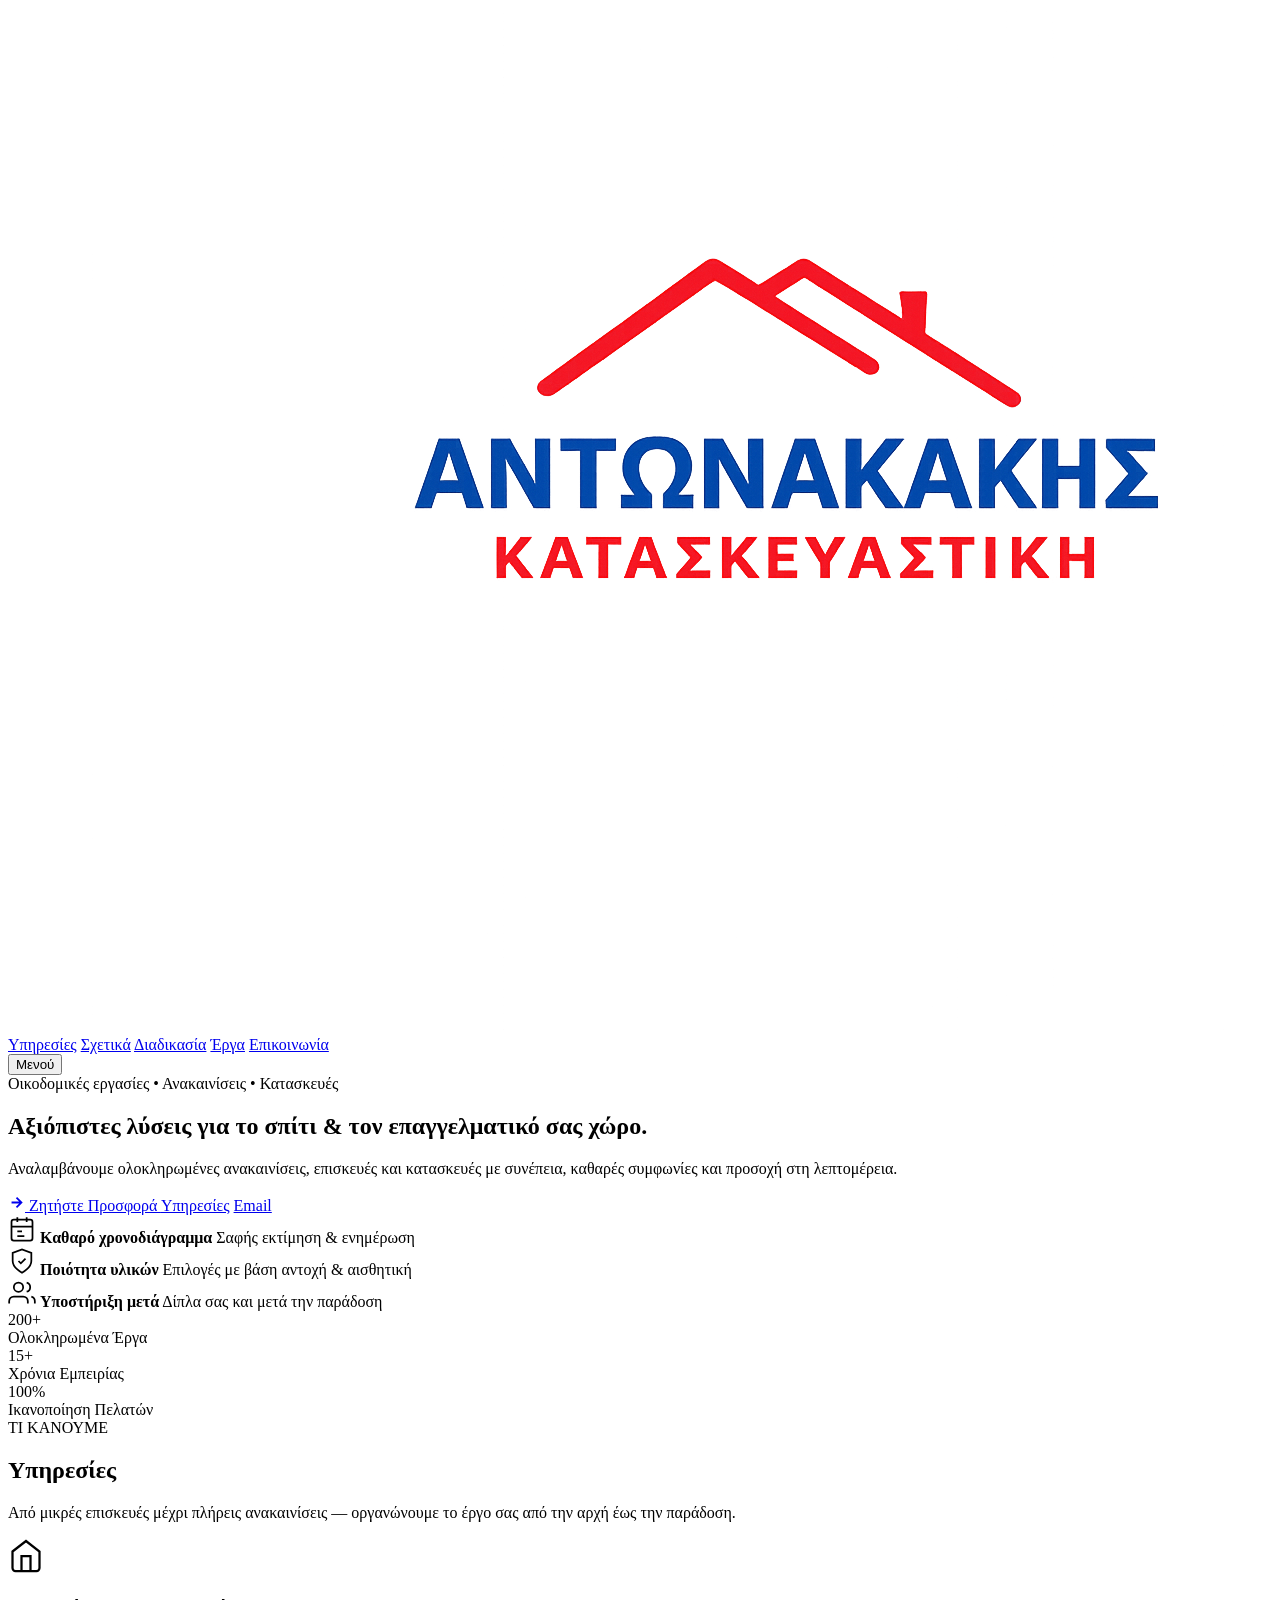
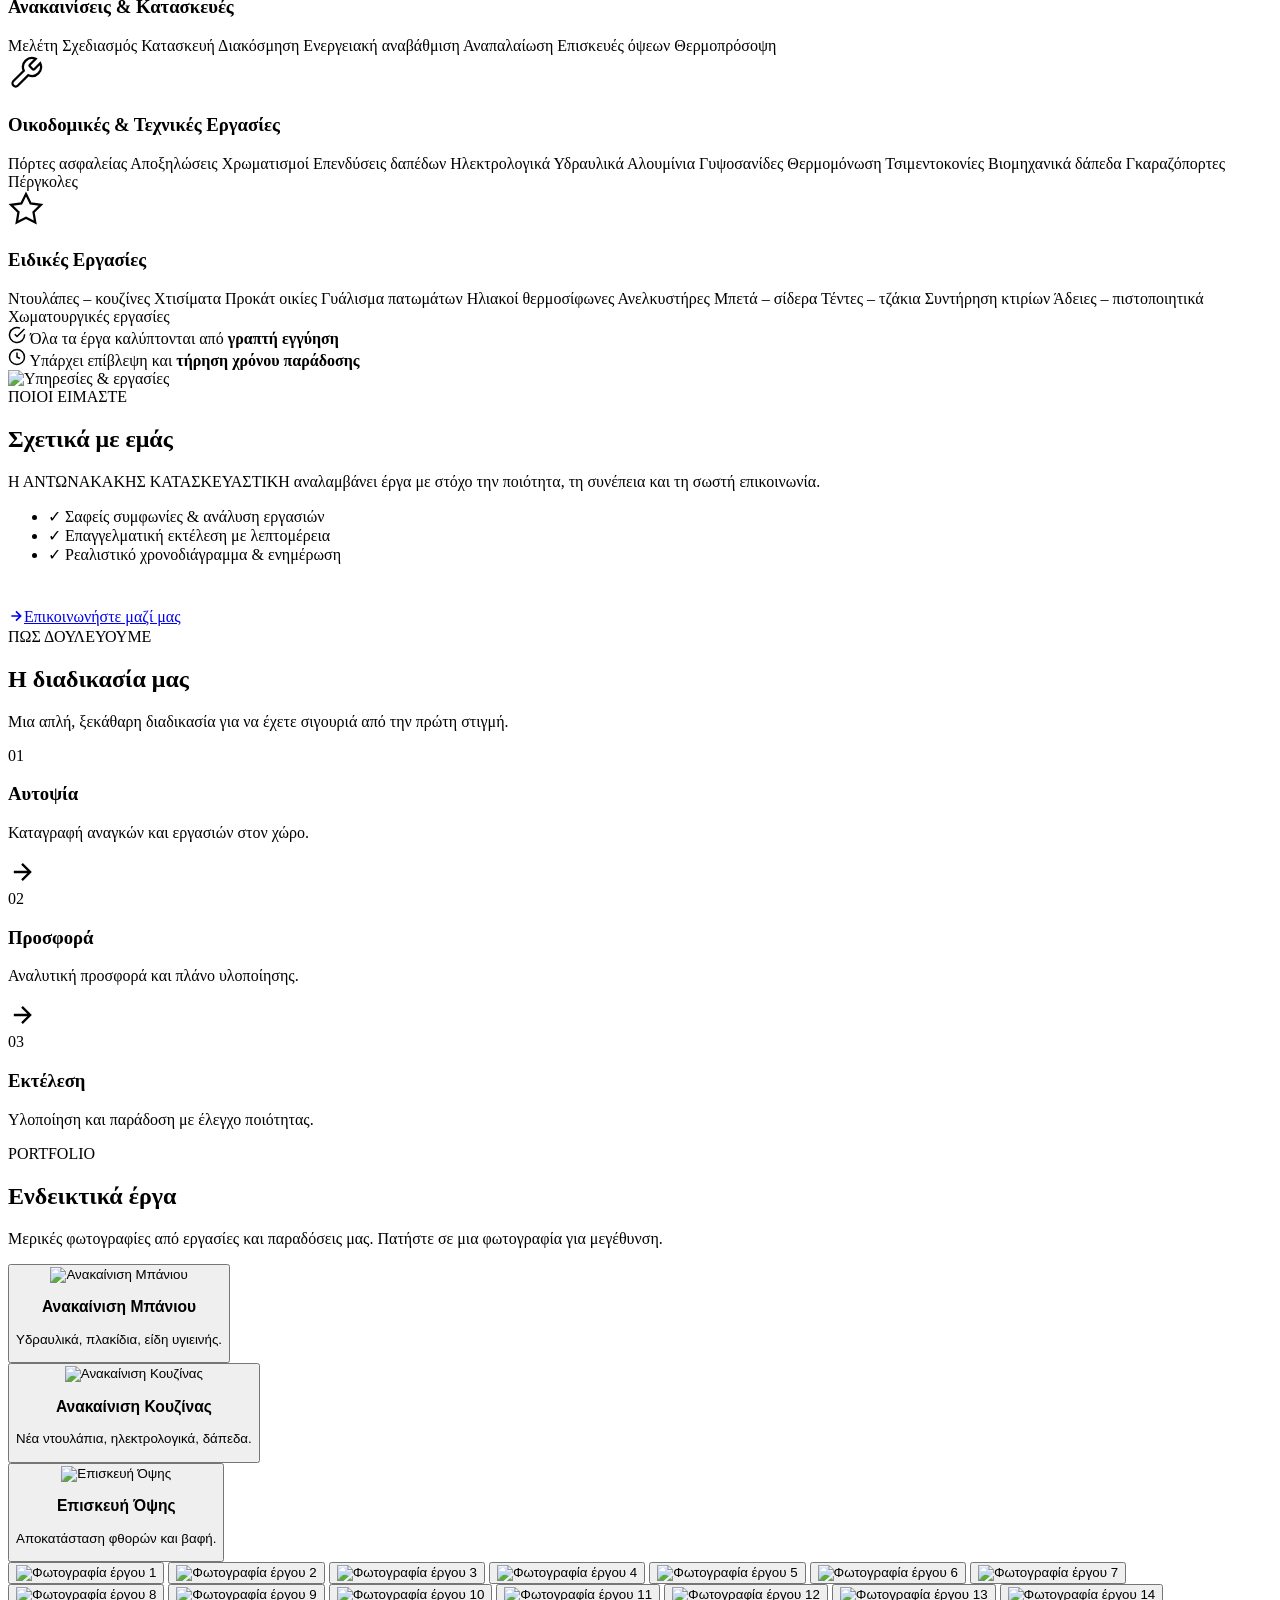
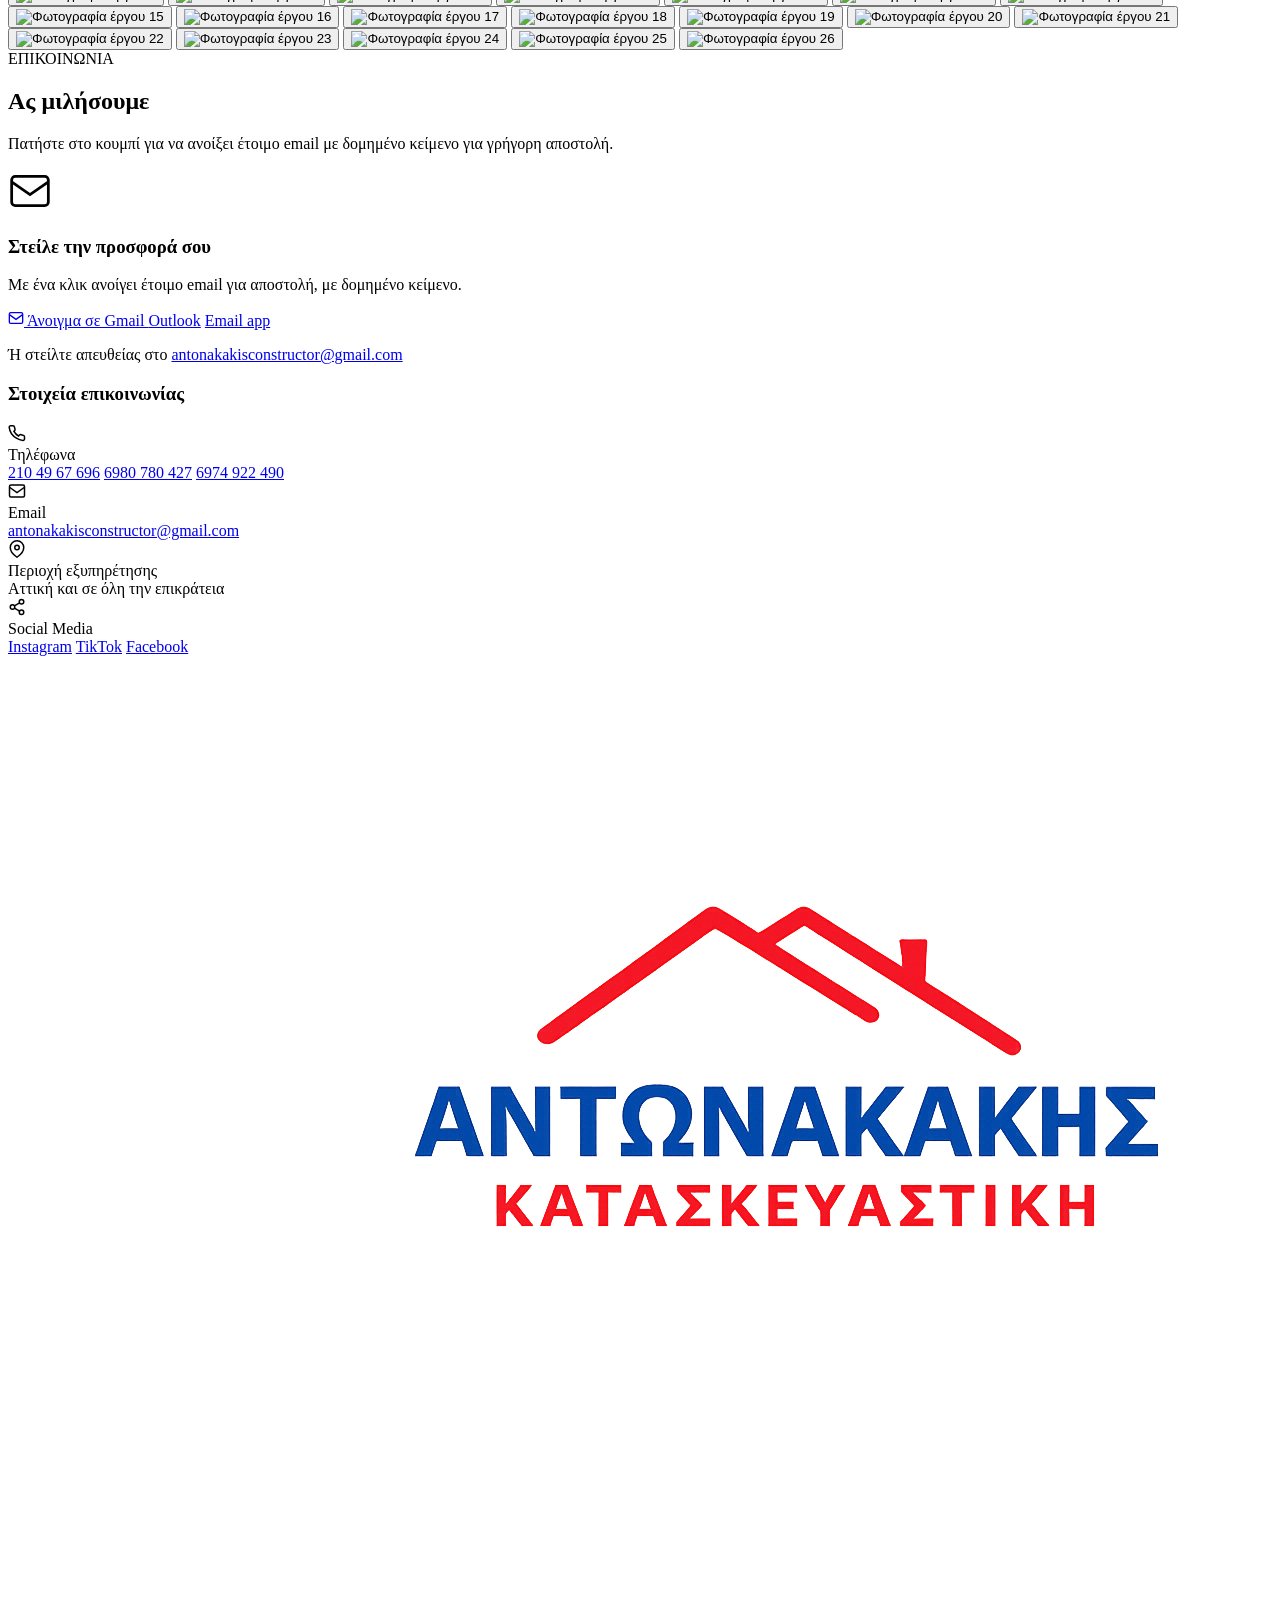
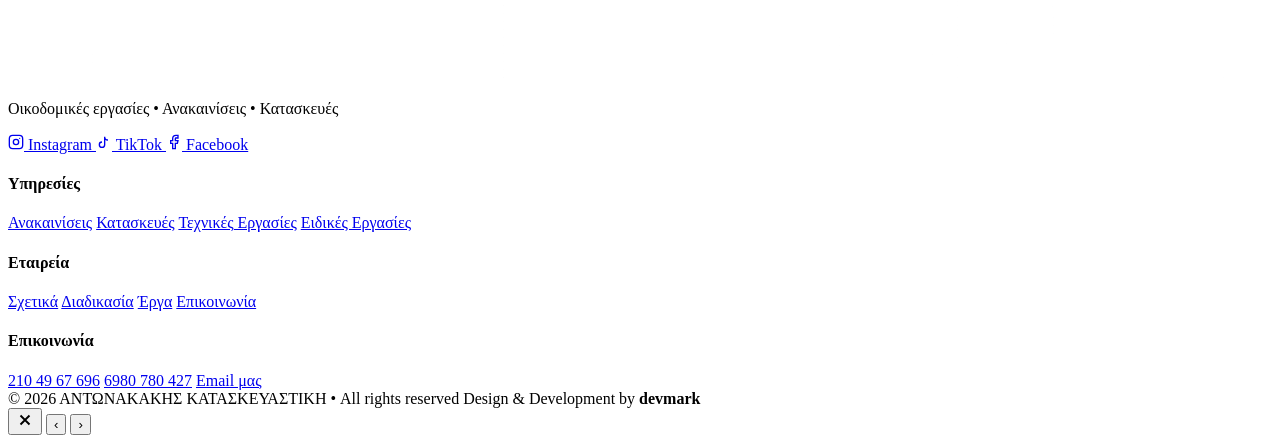
==== index.html @ 8bc05261 "Add files via upload" ====
<!doctype html>
<html lang="el">
<head>
  <meta charset="utf-8" />
  <meta name="viewport" content="width=device-width, initial-scale=1" />
  <title>ΑΝΤΩΝΑΚΑΚΗΣ ΚΑΤΑΣΚΕΥΑΣΤΙΚΗ | Οικοδομικές Εργασίες • Ανακαινίσεις • Κατασκευές</title>
  <meta name="description" content="ΑΝΤΩΝΑΚΑΚΗΣ ΚΑΤΑΣΚΕΥΑΣΤΙΚΗ: οικοδομικές εργασίες, ανακαινίσεις, κατασκευές, επισκευές, υδραυλικά/ηλεκτρολογικά, δάπεδα, γυψοσανίδες, μονώσεις." />
  <meta name="theme-color" content="#06111e" />
  <link rel="icon" href="favicon.ico" />
  <link rel="preconnect" href="https://fonts.googleapis.com" />
  <link rel="preconnect" href="https://fonts.gstatic.com" crossorigin />
  <link href="https://fonts.googleapis.com/css2?family=Inter:wght@400;500;600;700;800;900&display=swap" rel="stylesheet" />
  <link rel="stylesheet" href="style.css" />
</head>
<body>
  <div class="page-bg-image" aria-hidden="true"></div>
  <div class="page-bg-overlay" aria-hidden="true"></div>

  <!-- HEADER -->
  <header class="site-header" id="siteHeader">
    <div class="container nav">
      <a class="brand" href="#top" aria-label="ΑΝΤΩΝΑΚΑΚΗΣ ΚΑΤΑΣΚΕΥΑΣΤΙΚΗ - Αρχική">
        <img src="logo.png" alt="Λογότυπο ΑΝΤΩΝΑΚΑΚΗΣ ΚΑΤΑΣΚΕΥΑΣΤΙΚΗ" />
      </a>

      <nav class="menu" aria-label="Κύριο μενού">
        <a href="#services">Υπηρεσίες</a>
        <a href="#about">Σχετικά</a>
        <a href="#process">Διαδικασία</a>
        <a href="#projects">Έργα</a>
        <a class="menu-cta" href="#contact">Επικοινωνία</a>
      </nav>

      <button class="mobile-toggle" id="mobileToggle" aria-expanded="false" aria-controls="mobileMenu" aria-label="Άνοιγμα/κλείσιμο μενού">
        <span class="sr-only">Μενού</span>
        <span class="burger" aria-hidden="true"></span>
      </button>
    </div>

    <div class="mobile-menu" id="mobileMenu" style="display:none">
      <div class="container mobile-menu-inner">
        <a href="#services">Υπηρεσίες</a>
        <a href="#about">Σχετικά</a>
        <a href="#process">Διαδικασία</a>
        <a href="#projects">Έργα</a>
        <a href="#contact" class="mobile-cta">Επικοινωνία</a>
      </div>
    </div>
  </header>

  <main id="top">

    <!-- ═══════ HERO ═══════ -->
    <section class="hero" aria-label="Κεντρική ενότητα">
      <div class="hero-glow" aria-hidden="true"></div>
      <div class="container hero-wrap reveal is-visible">
        <div class="hero-copy">
          <div class="pill">
            <span class="pill-dot" aria-hidden="true"></span>
            Οικοδομικές εργασίες • Ανακαινίσεις • Κατασκευές
          </div>
          <h1>Αξιόπιστες λύσεις για το <span class="h1-accent">σπίτι</span> &amp; τον επαγγελματικό σας χώρο.</h1>
          <p>Αναλαμβάνουμε ολοκληρωμένες ανακαινίσεις, επισκευές και κατασκευές με συνέπεια, καθαρές συμφωνίες και προσοχή στη λεπτομέρεια.</p>

          <div class="hero-actions">
            <a class="btn btn-primary" href="#contact">
              <svg width="17" height="17" viewBox="0 0 24 24" fill="none" stroke="currentColor" stroke-width="2.5" aria-hidden="true"><path d="M5 12h14M12 5l7 7-7 7"/></svg>
              Ζητήστε Προσφορά
            </a>
            <a class="btn btn-ghost" href="#services">Υπηρεσίες</a>
            <a class="btn btn-ghost" href="mailto:antonakakisconstructor@gmail.com">Email</a>
          </div>

          <div class="kpis">
            <div class="kpi">
              <span class="kpi-icon" aria-hidden="true"><svg width="28" height="28" viewBox="0 0 24 24" fill="none" stroke="currentColor" stroke-width="1.5"><rect x="3" y="4" width="18" height="18" rx="2"/><path d="M16 2v4M8 2v4M3 10h18M8 14h4M8 18h6"/></svg></span>
              <strong>Καθαρό χρονοδιάγραμμα</strong>
              <span>Σαφής εκτίμηση &amp; ενημέρωση</span>
            </div>
            <div class="kpi">
              <span class="kpi-icon" aria-hidden="true"><svg width="28" height="28" viewBox="0 0 24 24" fill="none" stroke="currentColor" stroke-width="1.5"><path d="M12 22s8-4 8-10V5l-8-3-8 3v7c0 6 8 10 8 10z"/><path d="m9 12 2 2 4-4"/></svg></span>
              <strong>Ποιότητα υλικών</strong>
              <span>Επιλογές με βάση αντοχή &amp; αισθητική</span>
            </div>
            <div class="kpi">
              <span class="kpi-icon" aria-hidden="true"><svg width="28" height="28" viewBox="0 0 24 24" fill="none" stroke="currentColor" stroke-width="1.5"><path d="M17 21v-2a4 4 0 0 0-4-4H5a4 4 0 0 0-4 4v2"/><circle cx="9" cy="7" r="4"/><path d="M23 21v-2a4 4 0 0 0-3-3.87M16 3.13a4 4 0 0 1 0 7.75"/></svg></span>
              <strong>Υποστήριξη μετά</strong>
              <span>Δίπλα σας και μετά την παράδοση</span>
            </div>
          </div>
        </div>
      </div>
    </section>

    <!-- ═══════ STATS ═══════ -->
    <section class="stats-section" aria-label="Αριθμοί που μιλούν">
      <div class="container stats-grid">
        <div class="stat-item">
          <div class="stat-number" data-target="200" data-suffix="+">0+</div>
          <div class="stat-label">Ολοκληρωμένα Έργα</div>
        </div>
        <div class="stat-divider" aria-hidden="true"></div>
        <div class="stat-item">
          <div class="stat-number" data-target="15" data-suffix="+">0+</div>
          <div class="stat-label">Χρόνια Εμπειρίας</div>
        </div>
        <div class="stat-divider" aria-hidden="true"></div>
        <div class="stat-item">
          <div class="stat-number" data-target="100" data-suffix="%">0%</div>
          <div class="stat-label">Ικανοποίηση Πελατών</div>
        </div>
      </div>
    </section>

    <!-- ═══════ SERVICES ═══════ -->
    <section class="section reveal" id="services">
      <div class="container">
        <div class="section-head">
          <span class="section-label">ΤΙ ΚΑΝΟΥΜΕ</span>
          <h2>Υπηρεσίες</h2>
          <p class="lead">Από μικρές επισκευές μέχρι πλήρεις ανακαινίσεις — οργανώνουμε το έργο σας από την αρχή έως την παράδοση.</p>
        </div>

        <div class="services-grid">
          <div class="scard">
            <div class="scard-icon" aria-hidden="true"><svg width="36" height="36" viewBox="0 0 24 24" fill="none" stroke="currentColor" stroke-width="1.5"><path d="M3 9l9-7 9 7v11a2 2 0 0 1-2 2H5a2 2 0 0 1-2-2z"/><polyline points="9 22 9 12 15 12 15 22"/></svg></div>
            <h3>Ανακαινίσεις &amp; Κατασκευές</h3>
            <div class="tags">
              <span class="tag">Μελέτη</span>
              <span class="tag">Σχεδιασμός</span>
              <span class="tag">Κατασκευή</span>
              <span class="tag">Διακόσμηση</span>
              <span class="tag">Ενεργειακή αναβάθμιση</span>
              <span class="tag">Αναπαλαίωση</span>
              <span class="tag">Επισκευές όψεων</span>
              <span class="tag">Θερμοπρόσοψη</span>
            </div>
          </div>

          <div class="scard">
            <div class="scard-icon" aria-hidden="true"><svg width="36" height="36" viewBox="0 0 24 24" fill="none" stroke="currentColor" stroke-width="1.5"><path d="M14.7 6.3a1 1 0 0 0 0 1.4l1.6 1.6a1 1 0 0 0 1.4 0l3.77-3.77a6 6 0 0 1-7.94 7.94l-6.91 6.91a2.12 2.12 0 0 1-3-3l6.91-6.91a6 6 0 0 1 7.94-7.94l-3.76 3.76z"/></svg></div>
            <h3>Οικοδομικές &amp; Τεχνικές Εργασίες</h3>
            <div class="tags">
              <span class="tag">Πόρτες ασφαλείας</span>
              <span class="tag">Αποξηλώσεις</span>
              <span class="tag">Χρωματισμοί</span>
              <span class="tag">Επενδύσεις δαπέδων</span>
              <span class="tag">Ηλεκτρολογικά</span>
              <span class="tag">Υδραυλικά</span>
              <span class="tag">Αλουμίνια</span>
              <span class="tag">Γυψοσανίδες</span>
              <span class="tag">Θερμομόνωση</span>
              <span class="tag">Τσιμεντοκονίες</span>
              <span class="tag">Βιομηχανικά δάπεδα</span>
              <span class="tag">Γκαραζόπορτες</span>
              <span class="tag">Πέργκολες</span>
            </div>
          </div>

          <div class="scard">
            <div class="scard-icon" aria-hidden="true"><svg width="36" height="36" viewBox="0 0 24 24" fill="none" stroke="currentColor" stroke-width="1.5"><polygon points="12 2 15.09 8.26 22 9.27 17 14.14 18.18 21.02 12 17.77 5.82 21.02 7 14.14 2 9.27 8.91 8.26 12 2"/></svg></div>
            <h3>Ειδικές Εργασίες</h3>
            <div class="tags">
              <span class="tag">Ντουλάπες – κουζίνες</span>
              <span class="tag">Χτισίματα</span>
              <span class="tag">Προκάτ οικίες</span>
              <span class="tag">Γυάλισμα πατωμάτων</span>
              <span class="tag">Ηλιακοί θερμοσίφωνες</span>
              <span class="tag">Ανελκυστήρες</span>
              <span class="tag">Μπετά – σίδερα</span>
              <span class="tag">Τέντες – τζάκια</span>
              <span class="tag">Συντήρηση κτιρίων</span>
              <span class="tag">Άδειες – πιστοποιητικά</span>
              <span class="tag">Χωματουργικές εργασίες</span>
            </div>
          </div>
        </div>

        <div class="guarantee-bar">
          <div class="guarantee-item">
            <span class="gi-icon" aria-hidden="true"><svg width="18" height="18" viewBox="0 0 24 24" fill="none" stroke="currentColor" stroke-width="2"><path d="M22 11.08V12a10 10 0 1 1-5.93-9.14"/><polyline points="22 4 12 14.01 9 11.01"/></svg></span>
            <span>Όλα τα έργα καλύπτονται από <strong>γραπτή εγγύηση</strong></span>
          </div>
          <div class="guarantee-divider" aria-hidden="true"></div>
          <div class="guarantee-item">
            <span class="gi-icon" aria-hidden="true"><svg width="18" height="18" viewBox="0 0 24 24" fill="none" stroke="currentColor" stroke-width="2"><circle cx="12" cy="12" r="10"/><polyline points="12 6 12 12 16 14"/></svg></span>
            <span>Υπάρχει επίβλεψη και <strong>τήρηση χρόνου παράδοσης</strong></span>
          </div>
        </div>
      </div>
    </section>

    <!-- ═══════ ABOUT ═══════ -->
    <section class="section reveal" id="about">
      <div class="container split">
        <div class="visual">
          <img src="Contact.jpeg" alt="Υπηρεσίες & εργασίες" />
        </div>
        <div class="about-body">
          <span class="section-label">ΠΟΙΟΙ ΕΙΜΑΣΤΕ</span>
          <h2>Σχετικά με εμάς</h2>
          <p class="lead">Η ΑΝΤΩΝΑΚΑΚΗΣ ΚΑΤΑΣΚΕΥΑΣΤΙΚΗ αναλαμβάνει έργα με στόχο την ποιότητα, τη συνέπεια και τη σωστή επικοινωνία.</p>
          <ul class="checklist">
            <li><span class="tick" aria-hidden="true">✓</span> Σαφείς συμφωνίες &amp; ανάλυση εργασιών</li>
            <li><span class="tick" aria-hidden="true">✓</span> Επαγγελματική εκτέλεση με λεπτομέρεια</li>
            <li><span class="tick" aria-hidden="true">✓</span> Ρεαλιστικό χρονοδιάγραμμα &amp; ενημέρωση</li>
          </ul>
          <a class="btn btn-primary" href="#contact" style="margin-top:28px; display:inline-flex;">
            <svg width="16" height="16" viewBox="0 0 24 24" fill="none" stroke="currentColor" stroke-width="2.5" aria-hidden="true"><path d="M5 12h14M12 5l7 7-7 7"/></svg>
            Επικοινωνήστε μαζί μας
          </a>
        </div>
      </div>
    </section>

    <!-- ═══════ PROCESS ═══════ -->
    <section class="section reveal" id="process">
      <div class="container">
        <div class="section-head centered">
          <span class="section-label">ΠΩΣ ΔΟΥΛΕΥΟΥΜΕ</span>
          <h2>Η διαδικασία μας</h2>
          <p class="lead">Μια απλή, ξεκάθαρη διαδικασία για να έχετε σιγουριά από την πρώτη στιγμή.</p>
        </div>

        <div class="process-steps">
          <div class="process-step">
            <div class="step-number">01</div>
            <h3>Αυτοψία</h3>
            <p>Καταγραφή αναγκών και εργασιών στον χώρο.</p>
          </div>
          <div class="step-arrow" aria-hidden="true">
            <svg width="28" height="28" viewBox="0 0 24 24" fill="none" stroke="currentColor" stroke-width="2"><path d="M5 12h14M12 5l7 7-7 7"/></svg>
          </div>
          <div class="process-step">
            <div class="step-number">02</div>
            <h3>Προσφορά</h3>
            <p>Αναλυτική προσφορά και πλάνο υλοποίησης.</p>
          </div>
          <div class="step-arrow" aria-hidden="true">
            <svg width="28" height="28" viewBox="0 0 24 24" fill="none" stroke="currentColor" stroke-width="2"><path d="M5 12h14M12 5l7 7-7 7"/></svg>
          </div>
          <div class="process-step">
            <div class="step-number">03</div>
            <h3>Εκτέλεση</h3>
            <p>Υλοποίηση και παράδοση με έλεγχο ποιότητας.</p>
          </div>
        </div>
      </div>
    </section>

    <!-- ═══════ PROJECTS ═══════ -->
    <section class="section reveal" id="projects">
      <div class="container">
        <div class="section-head">
          <span class="section-label">PORTFOLIO</span>
          <h2>Ενδεικτικά έργα</h2>
          <p class="lead">Μερικές φωτογραφίες από εργασίες και παραδόσεις μας. Πατήστε σε μια φωτογραφία για μεγέθυνση.</p>
        </div>

        <div class="featured-projects">
          <!-- Large featured card -->
          <article class="featured-card featured-large">
            <button class="project-thumb" type="button" data-full="projects/project-08.jpg" aria-label="Μεγέθυνση φωτογραφίας ανακαίνισης μπάνιου">
              <img src="projects/project-08.jpg" alt="Ανακαίνιση Μπάνιου" loading="lazy" />
              <div class="featured-overlay">
                <h3>Ανακαίνιση Μπάνιου</h3>
                <p>Υδραυλικά, πλακίδια, είδη υγιεινής.</p>
              </div>
            </button>
          </article>
          <!-- Two stacked cards -->
          <div class="featured-side">
            <article class="featured-card">
              <button class="project-thumb" type="button" data-full="projects/project-13.jpg" aria-label="Μεγέθυνση φωτογραφίας ανακαίνισης κουζίνας">
                <img src="projects/project-13.jpg" alt="Ανακαίνιση Κουζίνας" loading="lazy" />
                <div class="featured-overlay">
                  <h3>Ανακαίνιση Κουζίνας</h3>
                  <p>Νέα ντουλάπια, ηλεκτρολογικά, δάπεδα.</p>
                </div>
              </button>
            </article>
            <article class="featured-card">
              <button class="project-thumb" type="button" data-full="projects/project-09.jpg" aria-label="Μεγέθυνση φωτογραφίας επισκευής όψης">
                <img src="projects/project-09.jpg" alt="Επισκευή Όψης" loading="lazy" />
                <div class="featured-overlay">
                  <h3>Επισκευή Όψης</h3>
                  <p>Αποκατάσταση φθορών και βαφή.</p>
                </div>
              </button>
            </article>
          </div>
        </div>

        <div class="projects-gallery" id="projectsGallery" aria-label="Γκαλερί έργων">
          <button class="gallery-item" type="button" data-full="projects/project-01.jpg" aria-label="Μεγέθυνση φωτογραφίας έργου 1"><img src="projects/project-01.jpg" alt="Φωτογραφία έργου 1" loading="lazy" /></button>
          <button class="gallery-item" type="button" data-full="projects/project-02.jpg" aria-label="Μεγέθυνση φωτογραφίας έργου 2"><img src="projects/project-02.jpg" alt="Φωτογραφία έργου 2" loading="lazy" /></button>
          <button class="gallery-item" type="button" data-full="projects/project-03.jpg" aria-label="Μεγέθυνση φωτογραφίας έργου 3"><img src="projects/project-03.jpg" alt="Φωτογραφία έργου 3" loading="lazy" /></button>
          <button class="gallery-item" type="button" data-full="projects/project-04.jpg" aria-label="Μεγέθυνση φωτογραφίας έργου 4"><img src="projects/project-04.jpg" alt="Φωτογραφία έργου 4" loading="lazy" /></button>
          <button class="gallery-item" type="button" data-full="projects/project-05.jpg" aria-label="Μεγέθυνση φωτογραφίας έργου 5"><img src="projects/project-05.jpg" alt="Φωτογραφία έργου 5" loading="lazy" /></button>
          <button class="gallery-item" type="button" data-full="projects/project-06.jpg" aria-label="Μεγέθυνση φωτογραφίας έργου 6"><img src="projects/project-06.jpg" alt="Φωτογραφία έργου 6" loading="lazy" /></button>
          <button class="gallery-item" type="button" data-full="projects/project-07.jpg" aria-label="Μεγέθυνση φωτογραφίας έργου 7"><img src="projects/project-07.jpg" alt="Φωτογραφία έργου 7" loading="lazy" /></button>
          <button class="gallery-item" type="button" data-full="projects/project-08.jpg" aria-label="Μεγέθυνση φωτογραφίας έργου 8"><img src="projects/project-08.jpg" alt="Φωτογραφία έργου 8" loading="lazy" /></button>
          <button class="gallery-item" type="button" data-full="projects/project-09.jpg" aria-label="Μεγέθυνση φωτογραφίας έργου 9"><img src="projects/project-09.jpg" alt="Φωτογραφία έργου 9" loading="lazy" /></button>
          <button class="gallery-item" type="button" data-full="projects/project-10.jpg" aria-label="Μεγέθυνση φωτογραφίας έργου 10"><img src="projects/project-10.jpg" alt="Φωτογραφία έργου 10" loading="lazy" /></button>
          <button class="gallery-item" type="button" data-full="projects/project-11.jpg" aria-label="Μεγέθυνση φωτογραφίας έργου 11"><img src="projects/project-11.jpg" alt="Φωτογραφία έργου 11" loading="lazy" /></button>
          <button class="gallery-item" type="button" data-full="projects/project-12.jpg" aria-label="Μεγέθυνση φωτογραφίας έργου 12"><img src="projects/project-12.jpg" alt="Φωτογραφία έργου 12" loading="lazy" /></button>
          <button class="gallery-item" type="button" data-full="projects/project-13.jpg" aria-label="Μεγέθυνση φωτογραφίας έργου 13"><img src="projects/project-13.jpg" alt="Φωτογραφία έργου 13" loading="lazy" /></button>
          <button class="gallery-item" type="button" data-full="projects/project-14.jpg" aria-label="Μεγέθυνση φωτογραφίας έργου 14"><img src="projects/project-14.jpg" alt="Φωτογραφία έργου 14" loading="lazy" /></button>
          <button class="gallery-item" type="button" data-full="projects/project-15.jpg" aria-label="Μεγέθυνση φωτογραφίας έργου 15"><img src="projects/project-15.jpg" alt="Φωτογραφία έργου 15" loading="lazy" /></button>
          <button class="gallery-item" type="button" data-full="projects/project-16.jpg" aria-label="Μεγέθυνση φωτογραφίας έργου 16"><img src="projects/project-16.jpg" alt="Φωτογραφία έργου 16" loading="lazy" /></button>
          <button class="gallery-item" type="button" data-full="projects/project-17.jpg" aria-label="Μεγέθυνση φωτογραφίας έργου 17"><img src="projects/project-17.jpg" alt="Φωτογραφία έργου 17" loading="lazy" /></button>
          <button class="gallery-item" type="button" data-full="projects/project-18.jpg" aria-label="Μεγέθυνση φωτογραφίας έργου 18"><img src="projects/project-18.jpg" alt="Φωτογραφία έργου 18" loading="lazy" /></button>
          <button class="gallery-item" type="button" data-full="projects/project-19.jpg" aria-label="Μεγέθυνση φωτογραφίας έργου 19"><img src="projects/project-19.jpg" alt="Φωτογραφία έργου 19" loading="lazy" /></button>
          <button class="gallery-item" type="button" data-full="projects/project-20.jpg" aria-label="Μεγέθυνση φωτογραφίας έργου 20"><img src="projects/project-20.jpg" alt="Φωτογραφία έργου 20" loading="lazy" /></button>
          <button class="gallery-item" type="button" data-full="projects/project-21.jpg" aria-label="Μεγέθυνση φωτογραφίας έργου 21"><img src="projects/project-21.jpg" alt="Φωτογραφία έργου 21" loading="lazy" /></button>
          <button class="gallery-item" type="button" data-full="projects/project-22.jpg" aria-label="Μεγέθυνση φωτογραφίας έργου 22"><img src="projects/project-22.jpg" alt="Φωτογραφία έργου 22" loading="lazy" /></button>
          <button class="gallery-item" type="button" data-full="projects/project-23.jpg" aria-label="Μεγέθυνση φωτογραφίας έργου 23"><img src="projects/project-23.jpg" alt="Φωτογραφία έργου 23" loading="lazy" /></button>
          <button class="gallery-item" type="button" data-full="projects/project-24.jpg" aria-label="Μεγέθυνση φωτογραφίας έργου 24"><img src="projects/project-24.jpg" alt="Φωτογραφία έργου 24" loading="lazy" /></button>
          <button class="gallery-item" type="button" data-full="projects/project-25.jpg" aria-label="Μεγέθυνση φωτογραφίας έργου 25"><img src="projects/project-25.jpg" alt="Φωτογραφία έργου 25" loading="lazy" /></button>
          <button class="gallery-item" type="button" data-full="projects/project-26.jpg" aria-label="Μεγέθυνση φωτογραφίας έργου 26"><img src="projects/project-26.jpg" alt="Φωτογραφία έργου 26" loading="lazy" /></button>
        </div>
      </div>
    </section>

    <!-- ═══════ CONTACT ═══════ -->
    <section class="section reveal" id="contact">
      <div class="container">
        <div class="section-head centered">
          <span class="section-label">ΕΠΙΚΟΙΝΩΝΙΑ</span>
          <h2>Ας μιλήσουμε</h2>
          <p class="lead">Πατήστε στο κουμπί για να ανοίξει έτοιμο email με δομημένο κείμενο για γρήγορη αποστολή.</p>
        </div>

        <div class="contact-grid">
          <div class="contact-cta-card">
            <div class="cta-badge" aria-hidden="true"><svg width="44" height="44" viewBox="0 0 24 24" fill="none" stroke="currentColor" stroke-width="1.5"><rect x="2" y="4" width="20" height="16" rx="2"/><path d="m2 7 10 7 10-7"/></svg></div>
            <h3>Στείλε την προσφορά σου</h3>
            <p>Με ένα κλικ ανοίγει έτοιμο email για αποστολή, με δομημένο κείμενο.</p>
            <div class="form-actions">
              <a class="btn btn-primary" id="quoteGmailBtn" href="#" target="_blank" rel="noopener">
                <svg width="16" height="16" viewBox="0 0 24 24" fill="none" stroke="currentColor" stroke-width="2" aria-hidden="true"><rect x="2" y="4" width="20" height="16" rx="2"/><path d="m2 7 10 7 10-7"/></svg>
                Άνοιγμα σε Gmail
              </a>
              <a class="btn btn-ghost" id="quoteOutlookBtn" href="#" target="_blank" rel="noopener">Outlook</a>
              <a class="btn btn-ghost" id="quoteMailtoBtn" href="#">Email app</a>
            </div>
            <p class="hint-text">Ή στείλτε απευθείας στο <a href="mailto:antonakakisconstructor@gmail.com">antonakakisconstructor@gmail.com</a></p>
          </div>

          <div class="contact-info-card">
            <h3>Στοιχεία επικοινωνίας</h3>
            <div class="contact-cards">
              <div class="contact-item">
                <div class="ci-icon" aria-hidden="true"><svg width="18" height="18" viewBox="0 0 24 24" fill="none" stroke="currentColor" stroke-width="2"><path d="M22 16.92v3a2 2 0 0 1-2.18 2 19.79 19.79 0 0 1-8.63-3.07A19.5 19.5 0 0 1 4.69 13 19.79 19.79 0 0 1 1.61 4.4 2 2 0 0 1 3.6 2.21h3a2 2 0 0 1 2 1.72c.127.96.361 1.903.7 2.81a2 2 0 0 1-.45 2.11L7.91 9.91a16 16 0 0 0 6.1 6.1l1.27-1.27a2 2 0 0 1 2.11-.45c.907.339 1.85.573 2.81.7A2 2 0 0 1 22 16.92z"/></svg></div>
                <div class="ci-body">
                  <div class="ci-title">Τηλέφωνα</div>
                  <div class="ci-lines">
                    <a href="tel:+302104967696">210 49 67 696</a>
                    <a href="tel:+306980780427">6980 780 427</a>
                    <a href="tel:+306974922490">6974 922 490</a>
                  </div>
                </div>
              </div>

              <div class="contact-item">
                <div class="ci-icon" aria-hidden="true"><svg width="18" height="18" viewBox="0 0 24 24" fill="none" stroke="currentColor" stroke-width="2"><rect x="2" y="4" width="20" height="16" rx="2"/><path d="m2 7 10 7 10-7"/></svg></div>
                <div class="ci-body">
                  <div class="ci-title">Email</div>
                  <div class="ci-lines">
                    <a href="mailto:antonakakisconstructor@gmail.com">antonakakisconstructor@gmail.com</a>
                  </div>
                </div>
              </div>

              <div class="contact-item">
                <div class="ci-icon" aria-hidden="true"><svg width="18" height="18" viewBox="0 0 24 24" fill="none" stroke="currentColor" stroke-width="2"><path d="M21 10c0 7-9 13-9 13s-9-6-9-13a9 9 0 0 1 18 0z"/><circle cx="12" cy="10" r="3"/></svg></div>
                <div class="ci-body">
                  <div class="ci-title">Περιοχή εξυπηρέτησης</div>
                  <div class="ci-lines">
                    <span>Αττική και σε όλη την επικράτεια</span>
                  </div>
                </div>
              </div>

              <div class="contact-item">
                <div class="ci-icon" aria-hidden="true"><svg width="18" height="18" viewBox="0 0 24 24" fill="none" stroke="currentColor" stroke-width="2"><circle cx="18" cy="5" r="3"/><circle cx="6" cy="12" r="3"/><circle cx="18" cy="19" r="3"/><line x1="8.59" y1="13.51" x2="15.42" y2="17.49"/><line x1="15.41" y1="6.51" x2="8.59" y2="10.49"/></svg></div>
                <div class="ci-body">
                  <div class="ci-title">Social Media</div>
                  <div class="ci-lines">
                    <a href="https://www.instagram.com/kataskeuastiki_antonakakis/" target="_blank" rel="noopener">Instagram</a>
                    <a href="https://www.tiktok.com/@kataskeuastikiantonakaki" target="_blank" rel="noopener">TikTok</a>
                    <a href="https://web.facebook.com/Kataskeuastikes.ergasies.antonakakis" target="_blank" rel="noopener">Facebook</a>
                  </div>
                </div>
              </div>
            </div>
          </div>
        </div>
      </div>
    </section>
  </main>

  <!-- ═══════ FOOTER ═══════ -->
  <footer class="footer">
    <div class="container footer-inner">
      <div class="footer-brand">
        <img src="logo.png" alt="ΑΝΤΩΝΑΚΑΚΗΣ ΚΑΤΑΣΚΕΥΑΣΤΙΚΗ" class="footer-logo" />
        <p class="footer-tagline">Οικοδομικές εργασίες • Ανακαινίσεις • Κατασκευές</p>
        <div class="footer-social">
          <a href="https://www.instagram.com/kataskeuastiki_antonakakis/" target="_blank" rel="noopener" aria-label="Instagram">
            <svg width="16" height="16" viewBox="0 0 24 24" fill="none" stroke="currentColor" stroke-width="2" aria-hidden="true"><rect x="2" y="2" width="20" height="20" rx="5"/><circle cx="12" cy="12" r="4"/><circle cx="17.5" cy="6.5" r="1" fill="currentColor" stroke="none"/></svg>
            Instagram
          </a>
          <a href="https://www.tiktok.com/@kataskeuastikiantonakaki" target="_blank" rel="noopener" aria-label="TikTok">
            <svg width="16" height="16" viewBox="0 0 24 24" fill="none" stroke="currentColor" stroke-width="2" aria-hidden="true"><path d="M9 12a4 4 0 1 0 4 4V4a5 5 0 0 0 5 5"/></svg>
            TikTok
          </a>
          <a href="https://web.facebook.com/Kataskeuastikes.ergasies.antonakakis" target="_blank" rel="noopener" aria-label="Facebook">
            <svg width="16" height="16" viewBox="0 0 24 24" fill="none" stroke="currentColor" stroke-width="2" aria-hidden="true"><path d="M18 2h-3a5 5 0 0 0-5 5v3H7v4h3v8h4v-8h3l1-4h-4V7a1 1 0 0 1 1-1h3z"/></svg>
            Facebook
          </a>
        </div>
      </div>

      <div class="footer-links">
        <div class="footer-col">
          <h4>Υπηρεσίες</h4>
          <a href="#services">Ανακαινίσεις</a>
          <a href="#services">Κατασκευές</a>
          <a href="#services">Τεχνικές Εργασίες</a>
          <a href="#services">Ειδικές Εργασίες</a>
        </div>
        <div class="footer-col">
          <h4>Εταιρεία</h4>
          <a href="#about">Σχετικά</a>
          <a href="#process">Διαδικασία</a>
          <a href="#projects">Έργα</a>
          <a href="#contact">Επικοινωνία</a>
        </div>
        <div class="footer-col">
          <h4>Επικοινωνία</h4>
          <a href="tel:+302104967696">210 49 67 696</a>
          <a href="tel:+306980780427">6980 780 427</a>
          <a href="mailto:antonakakisconstructor@gmail.com">Email μας</a>
        </div>
      </div>
    </div>

    <div class="footer-bottom">
      <div class="container footer-bottom-inner">
        <span>© <span id="year"></span> ΑΝΤΩΝΑΚΑΚΗΣ ΚΑΤΑΣΚΕΥΑΣΤΙΚΗ • All rights reserved</span>
        <span>Design &amp; Development by <strong>devmark</strong></span>
      </div>
    </div>
  </footer>

  <!-- Lightbox -->
  <div class="lightbox" id="lightbox" aria-hidden="true">
    <div class="lightbox-backdrop" data-close="true" aria-hidden="true"></div>
    <div class="lightbox-content" role="dialog" aria-modal="true" aria-label="Προβολή φωτογραφίας">
      <button class="lightbox-close" type="button" aria-label="Κλείσιμο">
        <svg width="18" height="18" viewBox="0 0 24 24" fill="none" stroke="currentColor" stroke-width="2.5" aria-hidden="true"><path d="M18 6 6 18M6 6l12 12"/></svg>
      </button>
      <button class="lightbox-nav lb-prev" id="lbPrev" type="button" aria-label="Προηγούμενη φωτογραφία">&#8249;</button>
      <button class="lightbox-nav lb-next" id="lbNext" type="button" aria-label="Επόμενη φωτογραφία">&#8250;</button>
      <img class="lightbox-img" id="lightboxImg" alt="" />
      <div class="lightbox-counter" id="lbCounter" aria-live="polite"></div>
    </div>
  </div>

  <!-- Scripts -->
  <script>
    /* Mobile nav */
    const toggle = document.getElementById('mobileToggle');
    const menu = document.getElementById('mobileMenu');
    toggle?.addEventListener('click', () => {
      const open = menu.style.display !== 'none';
      menu.style.display = open ? 'none' : 'block';
      toggle.setAttribute('aria-expanded', String(!open));
    });

    /* Smooth scroll */
    document.querySelectorAll('a[href^="#"]').forEach(a => {
      a.addEventListener('click', (e) => {
        const href = a.getAttribute('href');
        const el = href && document.querySelector(href);
        if (!el) return;
        e.preventDefault();
        const headerH = document.querySelector('.site-header')?.offsetHeight || 72;
        const y = el.getBoundingClientRect().top + window.scrollY - (headerH + 16);
        window.scrollTo({ top: y, behavior: 'smooth' });
        if (window.innerWidth <= 980) {
          menu.style.display = 'none';
          toggle.setAttribute('aria-expanded', 'false');
        }
      });
    });

    /* Year */
    document.getElementById('year').textContent = new Date().getFullYear();

    /* Header scroll state */
    const header = document.getElementById('siteHeader');
    window.addEventListener('scroll', () => {
      header.classList.toggle('scrolled', window.scrollY > 40);
    }, { passive: true });

    /* Lightbox with navigation */
    document.addEventListener('DOMContentLoaded', () => {
      const lb      = document.getElementById('lightbox');
      const lbImg   = document.getElementById('lightboxImg');
      const lbPrev  = document.getElementById('lbPrev');
      const lbNext  = document.getElementById('lbNext');
      const lbCount = document.getElementById('lbCounter');
      if (!lb || !lbImg) return;

      /* Build deduplicated sources list in DOM order */
      const seenSrc = new Set();
      const sources = [];
      document.querySelectorAll('[data-full]').forEach(btn => {
        const src = btn.getAttribute('data-full');
        if (!seenSrc.has(src)) {
          seenSrc.add(src);
          sources.push({ src, alt: btn.querySelector('img')?.alt || '' });
        }
      });

      let idx = 0;

      const updateUI = () => {
        if (lbCount) lbCount.textContent = (idx + 1) + ' / ' + sources.length;
      };

      const openLb = (src) => {
        const found = sources.findIndex(s => s.src === src);
        idx = found >= 0 ? found : 0;
        lbImg.style.transition = 'none';
        lbImg.style.opacity = '1';
        lbImg.src = sources[idx].src;
        lbImg.alt = sources[idx].alt;
        lb.classList.add('is-open');
        lb.setAttribute('aria-hidden', 'false');
        document.body.style.overflow = 'hidden';
        updateUI();
      };

      const closeLb = () => {
        lb.classList.remove('is-open');
        lb.setAttribute('aria-hidden', 'true');
        lbImg.src = '';
        document.body.style.overflow = '';
      };

      const navigate = (dir) => {
        idx = (idx + dir + sources.length) % sources.length;
        lbImg.style.transition = 'opacity 0.15s ease';
        lbImg.style.opacity = '0';
        setTimeout(() => {
          lbImg.src = sources[idx].src;
          lbImg.alt = sources[idx].alt;
          lbImg.style.opacity = '1';
          updateUI();
        }, 150);
      };

      document.addEventListener('click', (e) => {
        const btn = e.target.closest('[data-full]');
        if (btn) { openLb(btn.getAttribute('data-full')); return; }
        if (e.target.matches('[data-close="true"]') || e.target.closest('.lightbox-close')) closeLb();
      });

      lbPrev?.addEventListener('click', () => navigate(-1));
      lbNext?.addEventListener('click', () => navigate(1));

      document.addEventListener('keydown', (e) => {
        if (!lb.classList.contains('is-open')) return;
        if (e.key === 'Escape')     closeLb();
        if (e.key === 'ArrowLeft')  navigate(-1);
        if (e.key === 'ArrowRight') navigate(1);
      });

      /* Touch swipe */
      let touchX = 0;
      lb.addEventListener('touchstart', e => { touchX = e.touches[0].clientX; }, { passive: true });
      lb.addEventListener('touchend',   e => {
        const dx = e.changedTouches[0].clientX - touchX;
        if (Math.abs(dx) > 48) navigate(dx < 0 ? 1 : -1);
      });

      lbImg.addEventListener('dragstart', e => e.preventDefault());
    });

    /* Scroll reveal */
    (function () {
      const els = Array.from(document.querySelectorAll('.reveal'));
      if (!('IntersectionObserver' in window)) {
        els.forEach(el => el.classList.add('is-visible'));
        return;
      }
      const io = new IntersectionObserver((entries) => {
        entries.forEach((e) => {
          if (e.isIntersecting) { e.target.classList.add('is-visible'); io.unobserve(e.target); }
        });
      }, { threshold: 0.10, rootMargin: '0px 0px -8% 0px' });
      els.forEach((el, i) => {
        el.style.transitionDelay = (i % 5) * 60 + 'ms';
        io.observe(el);
      });
    })();

    /* Counter animation */
    (function() {
      const counters = document.querySelectorAll('.stat-number');
      if (!counters.length) return;
      if (!('IntersectionObserver' in window)) {
        counters.forEach(c => { c.textContent = c.dataset.target + (c.dataset.suffix || ''); });
        return;
      }
      const io = new IntersectionObserver((entries) => {
        entries.forEach(entry => {
          if (!entry.isIntersecting) return;
          const el = entry.target;
          const target = parseInt(el.dataset.target);
          const suffix = el.dataset.suffix || '';
          const duration = 1800;
          const start = performance.now();
          const tick = (now) => {
            const progress = Math.min((now - start) / duration, 1);
            const ease = 1 - Math.pow(1 - progress, 3);
            el.textContent = Math.round(ease * target) + suffix;
            if (progress < 1) requestAnimationFrame(tick);
          };
          requestAnimationFrame(tick);
          io.unobserve(el);
        });
      }, { threshold: 0.6 });
      counters.forEach(c => io.observe(c));
    })();

    /* Email buttons */
    const quoteEmail   = 'antonakakisconstructor@gmail.com';
    const quoteSubject = 'Αίτημα Προσφοράς';
    const quoteBody    = `Γεια σας,\n\nΘα ήθελα μια προσφορά για το έργο μου.\n\nΟνοματεπώνυμο:\nΤηλέφωνο:\nEmail:\nΠεριοχή:\nΕίδος εργασίας:\nΕπιθυμητός χρόνος υλοποίησης:\n\nΠεριγραφή έργου:\n`;

    const mailtoUrl  = `mailto:${quoteEmail}?subject=${encodeURIComponent(quoteSubject)}&body=${encodeURIComponent(quoteBody)}`;
    const gmailUrl   = `https://mail.google.com/mail/?view=cm&fs=1&to=${encodeURIComponent(quoteEmail)}&su=${encodeURIComponent(quoteSubject)}&body=${encodeURIComponent(quoteBody)}`;
    const outlookUrl = `https://outlook.office.com/mail/deeplink/compose?to=${encodeURIComponent(quoteEmail)}&subject=${encodeURIComponent(quoteSubject)}&body=${encodeURIComponent(quoteBody)}`;

    const gmailBtn   = document.getElementById('quoteGmailBtn');
    const outlookBtn = document.getElementById('quoteOutlookBtn');
    const mailtoBtn  = document.getElementById('quoteMailtoBtn');
    if (gmailBtn)   gmailBtn.href   = gmailUrl;
    if (outlookBtn) outlookBtn.href = outlookUrl;
    if (mailtoBtn)  mailtoBtn.href  = mailtoUrl;
  </script>
</body>
</html>
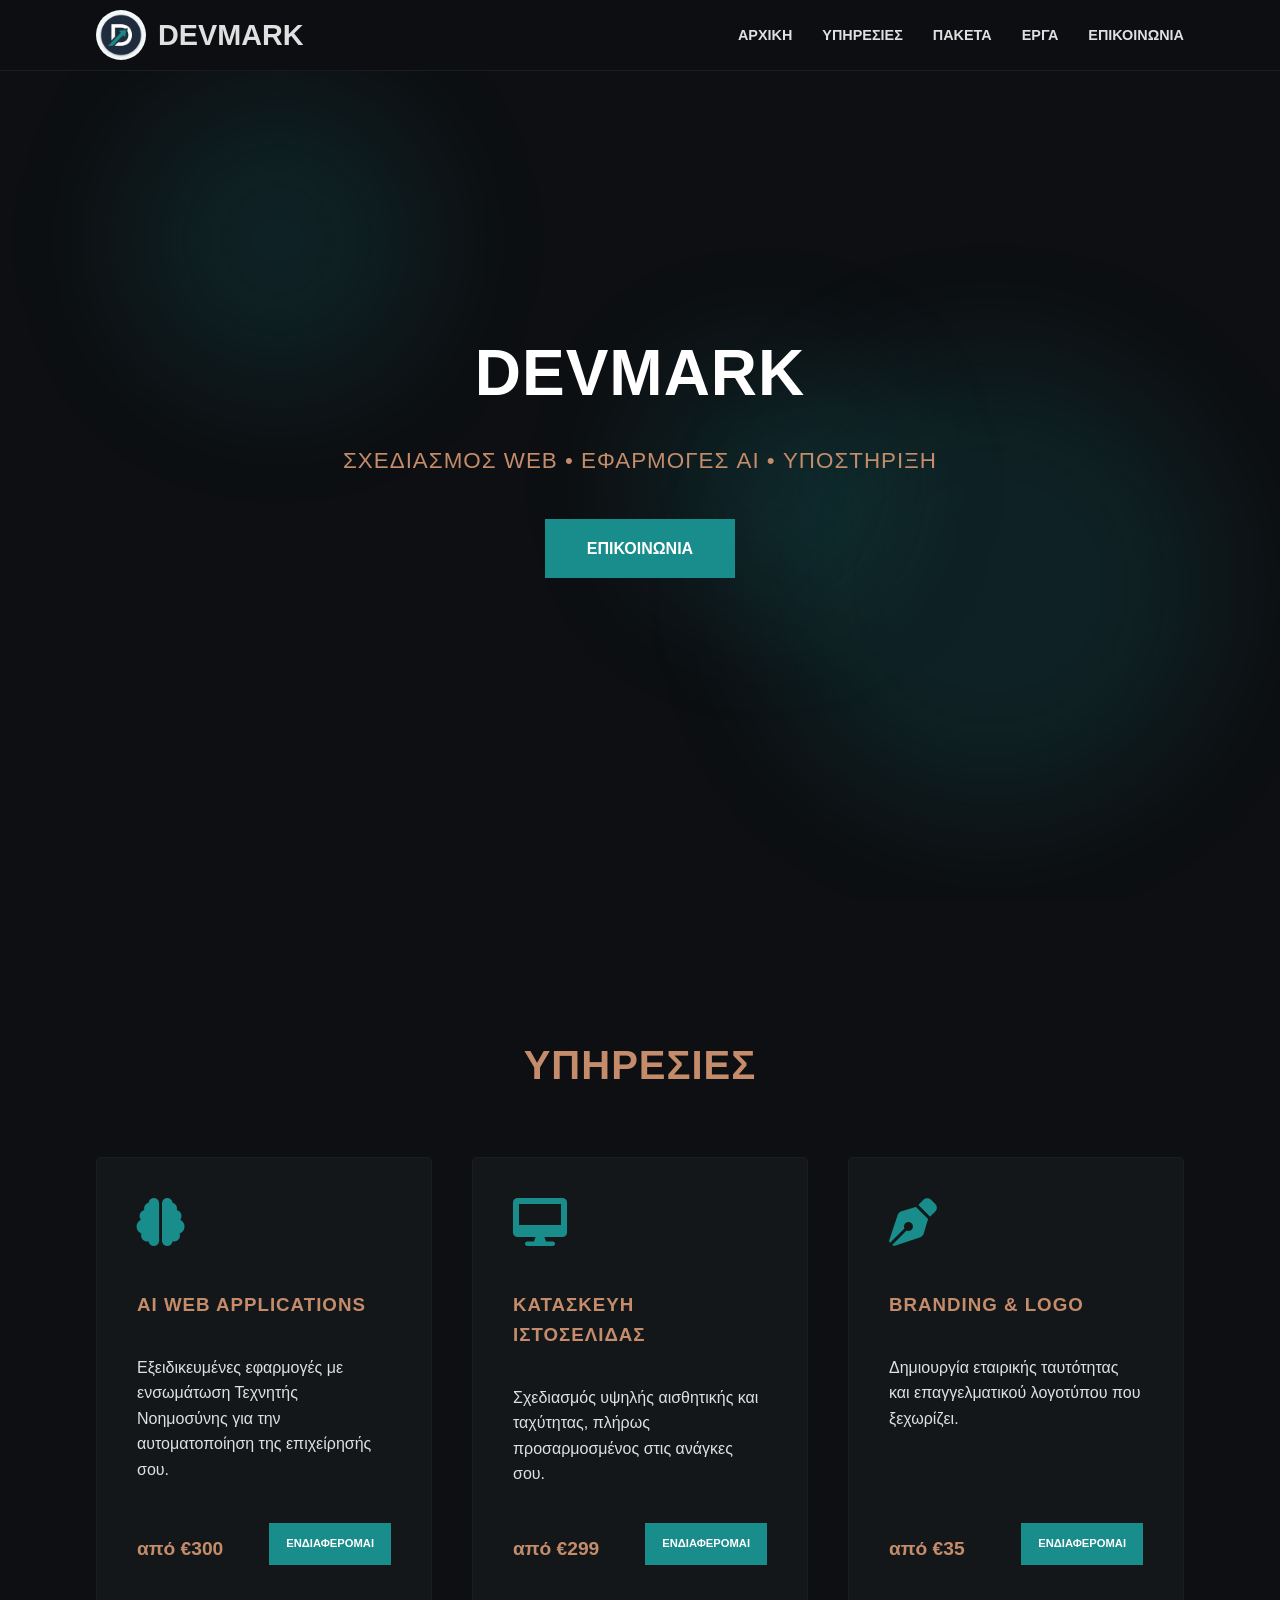
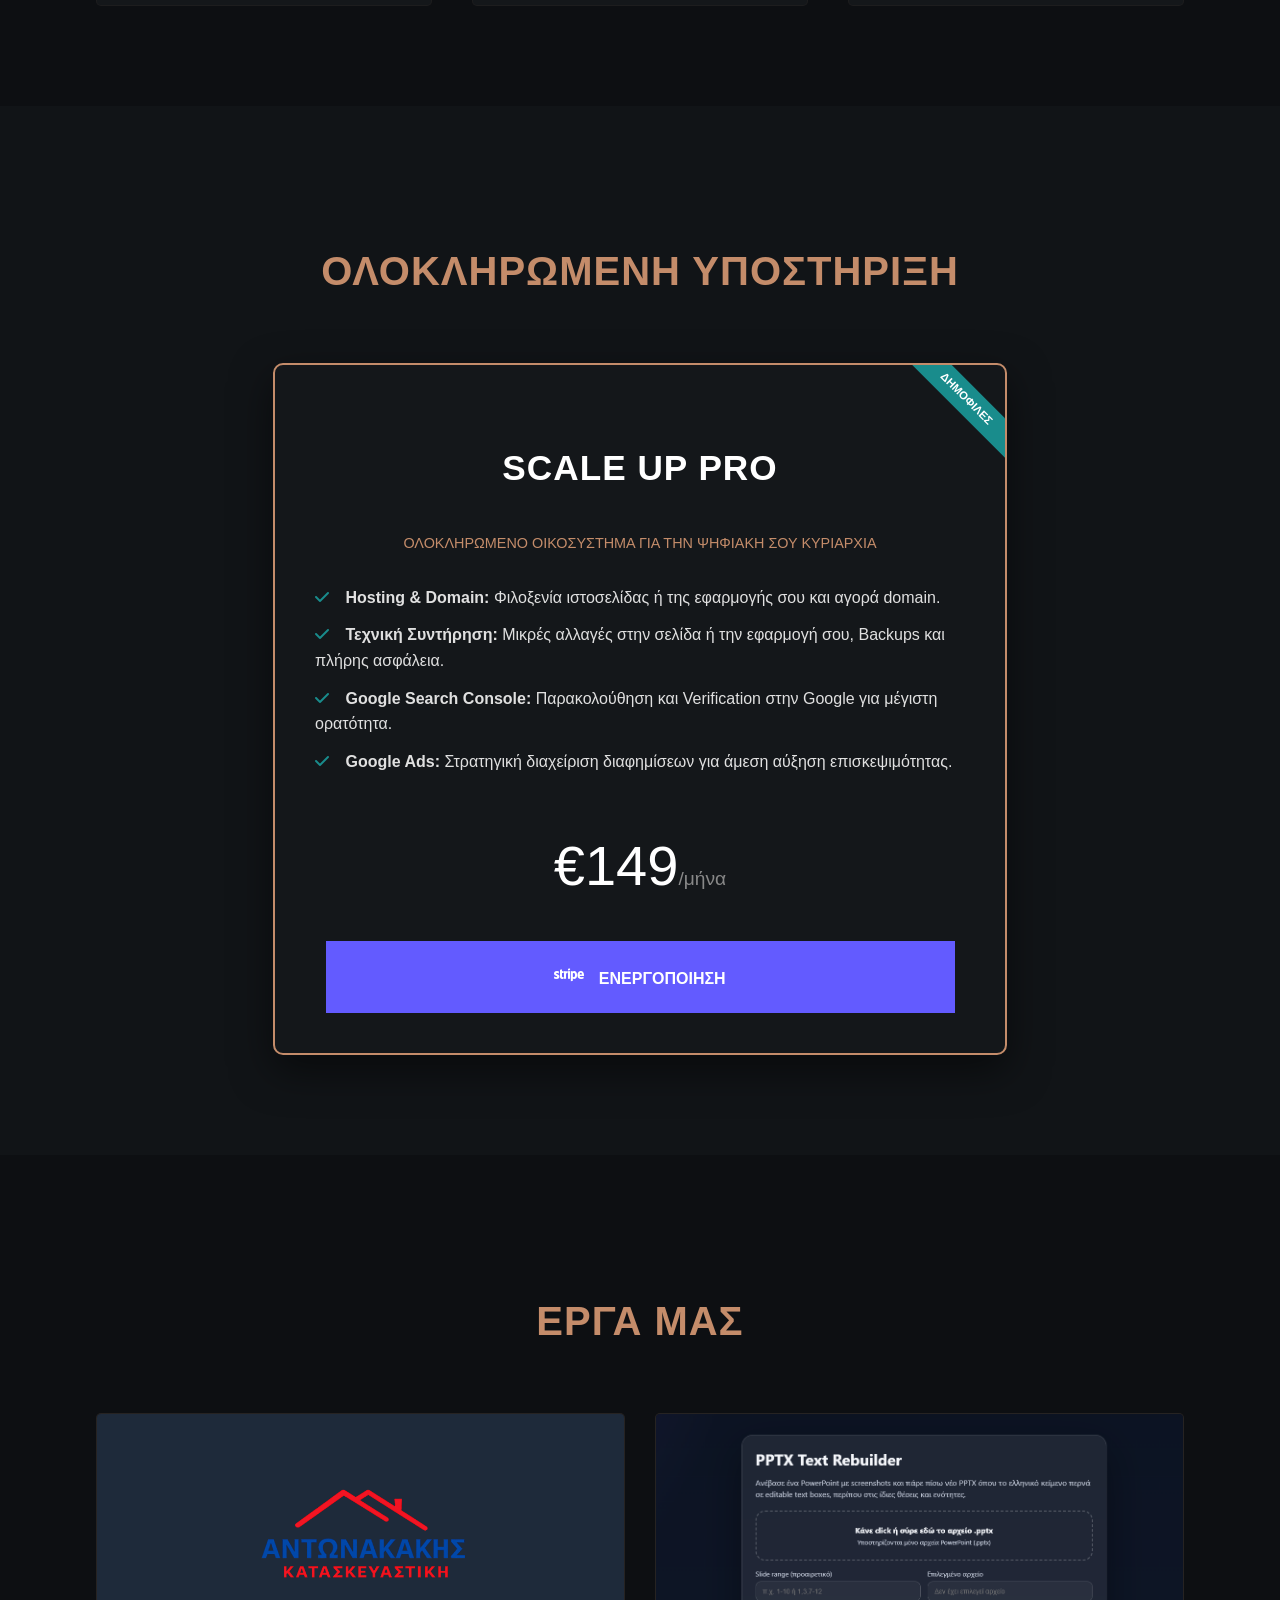
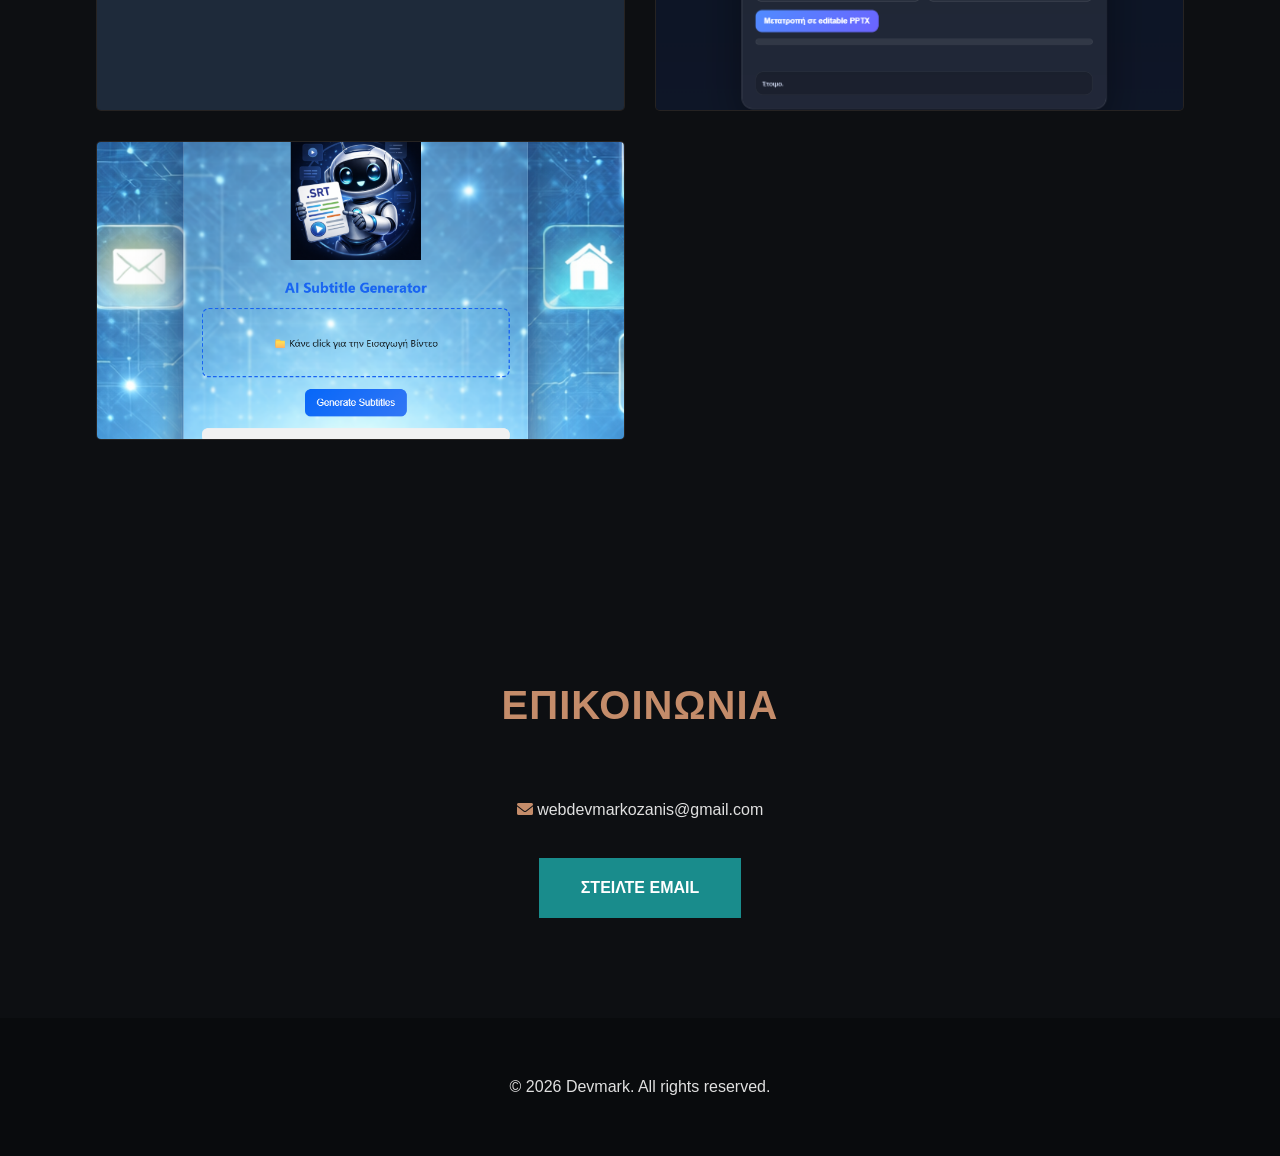
==== commit fef05cf3: "Add files via upload" ====
--- a/index.html
+++ b/index.html
@@ -1,657 +1,463 @@
-<!doctype html>
-<html lang="el">
-<head>
-  <meta charset="utf-8" />
-  <meta name="viewport" content="width=device-width, initial-scale=1" />
-  <title>ΑΝΤΩΝΑΚΑΚΗΣ ΚΑΤΑΣΚΕΥΑΣΤΙΚΗ | Οικοδομικές Εργασίες • Ανακαινίσεις • Κατασκευές</title>
-  <meta name="description" content="ΑΝΤΩΝΑΚΑΚΗΣ ΚΑΤΑΣΚΕΥΑΣΤΙΚΗ: οικοδομικές εργασίες, ανακαινίσεις, κατασκευές, επισκευές, υδραυλικά/ηλεκτρολογικά, δάπεδα, γυψοσανίδες, μονώσεις." />
-  <meta name="theme-color" content="#06111e" />
-  <link rel="icon" href="favicon.ico" />
-  <link rel="preconnect" href="https://fonts.googleapis.com" />
-  <link rel="preconnect" href="https://fonts.gstatic.com" crossorigin />
-  <link href="https://fonts.googleapis.com/css2?family=Inter:wght@400;500;600;700;800;900&display=swap" rel="stylesheet" />
-  <link rel="stylesheet" href="style.css" />
-</head>
-<body>
-  <div class="page-bg-image" aria-hidden="true"></div>
-  <div class="page-bg-overlay" aria-hidden="true"></div>
-
-  <!-- HEADER -->
-  <header class="site-header" id="siteHeader">
-    <div class="container nav">
-      <a class="brand" href="#top" aria-label="ΑΝΤΩΝΑΚΑΚΗΣ ΚΑΤΑΣΚΕΥΑΣΤΙΚΗ - Αρχική">
-        <img src="logo.png" alt="Λογότυπο ΑΝΤΩΝΑΚΑΚΗΣ ΚΑΤΑΣΚΕΥΑΣΤΙΚΗ" />
-      </a>
-
-      <nav class="menu" aria-label="Κύριο μενού">
-        <a href="#services">Υπηρεσίες</a>
-        <a href="#about">Σχετικά</a>
-        <a href="#process">Διαδικασία</a>
-        <a href="#projects">Έργα</a>
-        <a class="menu-cta" href="#contact">Επικοινωνία</a>
-      </nav>
-
-      <button class="mobile-toggle" id="mobileToggle" aria-expanded="false" aria-controls="mobileMenu" aria-label="Άνοιγμα/κλείσιμο μενού">
-        <span class="sr-only">Μενού</span>
-        <span class="burger" aria-hidden="true"></span>
-      </button>
-    </div>
-
-    <div class="mobile-menu" id="mobileMenu" style="display:none">
-      <div class="container mobile-menu-inner">
-        <a href="#services">Υπηρεσίες</a>
-        <a href="#about">Σχετικά</a>
-        <a href="#process">Διαδικασία</a>
-        <a href="#projects">Έργα</a>
-        <a href="#contact" class="mobile-cta">Επικοινωνία</a>
-      </div>
-    </div>
-  </header>
-
-  <main id="top">
-
-    <!-- ═══════ HERO ═══════ -->
-    <section class="hero" aria-label="Κεντρική ενότητα">
-      <div class="hero-glow" aria-hidden="true"></div>
-      <div class="container hero-wrap reveal is-visible">
-        <div class="hero-copy">
-          <div class="pill">
-            <span class="pill-dot" aria-hidden="true"></span>
-            Οικοδομικές εργασίες • Ανακαινίσεις • Κατασκευές
-          </div>
-          <h1>Αξιόπιστες λύσεις για το <span class="h1-accent">σπίτι</span> &amp; τον επαγγελματικό σας χώρο.</h1>
-          <p>Αναλαμβάνουμε ολοκληρωμένες ανακαινίσεις, επισκευές και κατασκευές με συνέπεια, καθαρές συμφωνίες και προσοχή στη λεπτομέρεια.</p>
-
-          <div class="hero-actions">
-            <a class="btn btn-primary" href="#contact">
-              <svg width="17" height="17" viewBox="0 0 24 24" fill="none" stroke="currentColor" stroke-width="2.5" aria-hidden="true"><path d="M5 12h14M12 5l7 7-7 7"/></svg>
-              Ζητήστε Προσφορά
-            </a>
-            <a class="btn btn-ghost" href="#services">Υπηρεσίες</a>
-            <a class="btn btn-ghost" href="mailto:antonakakisconstructor@gmail.com">Email</a>
-          </div>
-
-          <div class="kpis">
-            <div class="kpi">
-              <span class="kpi-icon" aria-hidden="true"><svg width="28" height="28" viewBox="0 0 24 24" fill="none" stroke="currentColor" stroke-width="1.5"><rect x="3" y="4" width="18" height="18" rx="2"/><path d="M16 2v4M8 2v4M3 10h18M8 14h4M8 18h6"/></svg></span>
-              <strong>Καθαρό χρονοδιάγραμμα</strong>
-              <span>Σαφής εκτίμηση &amp; ενημέρωση</span>
-            </div>
-            <div class="kpi">
-              <span class="kpi-icon" aria-hidden="true"><svg width="28" height="28" viewBox="0 0 24 24" fill="none" stroke="currentColor" stroke-width="1.5"><path d="M12 22s8-4 8-10V5l-8-3-8 3v7c0 6 8 10 8 10z"/><path d="m9 12 2 2 4-4"/></svg></span>
-              <strong>Ποιότητα υλικών</strong>
-              <span>Επιλογές με βάση αντοχή &amp; αισθητική</span>
-            </div>
-            <div class="kpi">
-              <span class="kpi-icon" aria-hidden="true"><svg width="28" height="28" viewBox="0 0 24 24" fill="none" stroke="currentColor" stroke-width="1.5"><path d="M17 21v-2a4 4 0 0 0-4-4H5a4 4 0 0 0-4 4v2"/><circle cx="9" cy="7" r="4"/><path d="M23 21v-2a4 4 0 0 0-3-3.87M16 3.13a4 4 0 0 1 0 7.75"/></svg></span>
-              <strong>Υποστήριξη μετά</strong>
-              <span>Δίπλα σας και μετά την παράδοση</span>
-            </div>
-          </div>
-        </div>
-      </div>
-    </section>
-
-    <!-- ═══════ STATS ═══════ -->
-    <section class="stats-section" aria-label="Αριθμοί που μιλούν">
-      <div class="container stats-grid">
-        <div class="stat-item">
-          <div class="stat-number" data-target="200" data-suffix="+">0+</div>
-          <div class="stat-label">Ολοκληρωμένα Έργα</div>
-        </div>
-        <div class="stat-divider" aria-hidden="true"></div>
-        <div class="stat-item">
-          <div class="stat-number" data-target="15" data-suffix="+">0+</div>
-          <div class="stat-label">Χρόνια Εμπειρίας</div>
-        </div>
-        <div class="stat-divider" aria-hidden="true"></div>
-        <div class="stat-item">
-          <div class="stat-number" data-target="100" data-suffix="%">0%</div>
-          <div class="stat-label">Ικανοποίηση Πελατών</div>
-        </div>
-      </div>
-    </section>
-
-    <!-- ═══════ SERVICES ═══════ -->
-    <section class="section reveal" id="services">
-      <div class="container">
-        <div class="section-head">
-          <span class="section-label">ΤΙ ΚΑΝΟΥΜΕ</span>
-          <h2>Υπηρεσίες</h2>
-          <p class="lead">Από μικρές επισκευές μέχρι πλήρεις ανακαινίσεις — οργανώνουμε το έργο σας από την αρχή έως την παράδοση.</p>
-        </div>
-
-        <div class="services-grid">
-          <div class="scard">
-            <div class="scard-icon" aria-hidden="true"><svg width="36" height="36" viewBox="0 0 24 24" fill="none" stroke="currentColor" stroke-width="1.5"><path d="M3 9l9-7 9 7v11a2 2 0 0 1-2 2H5a2 2 0 0 1-2-2z"/><polyline points="9 22 9 12 15 12 15 22"/></svg></div>
-            <h3>Ανακαινίσεις &amp; Κατασκευές</h3>
-            <div class="tags">
-              <span class="tag">Μελέτη</span>
-              <span class="tag">Σχεδιασμός</span>
-              <span class="tag">Κατασκευή</span>
-              <span class="tag">Διακόσμηση</span>
-              <span class="tag">Ενεργειακή αναβάθμιση</span>
-              <span class="tag">Αναπαλαίωση</span>
-              <span class="tag">Επισκευές όψεων</span>
-              <span class="tag">Θερμοπρόσοψη</span>
-            </div>
-          </div>
-
-          <div class="scard">
-            <div class="scard-icon" aria-hidden="true"><svg width="36" height="36" viewBox="0 0 24 24" fill="none" stroke="currentColor" stroke-width="1.5"><path d="M14.7 6.3a1 1 0 0 0 0 1.4l1.6 1.6a1 1 0 0 0 1.4 0l3.77-3.77a6 6 0 0 1-7.94 7.94l-6.91 6.91a2.12 2.12 0 0 1-3-3l6.91-6.91a6 6 0 0 1 7.94-7.94l-3.76 3.76z"/></svg></div>
-            <h3>Οικοδομικές &amp; Τεχνικές Εργασίες</h3>
-            <div class="tags">
-              <span class="tag">Πόρτες ασφαλείας</span>
-              <span class="tag">Αποξηλώσεις</span>
-              <span class="tag">Χρωματισμοί</span>
-              <span class="tag">Επενδύσεις δαπέδων</span>
-              <span class="tag">Ηλεκτρολογικά</span>
-              <span class="tag">Υδραυλικά</span>
-              <span class="tag">Αλουμίνια</span>
-              <span class="tag">Γυψοσανίδες</span>
-              <span class="tag">Θερμομόνωση</span>
-              <span class="tag">Τσιμεντοκονίες</span>
-              <span class="tag">Βιομηχανικά δάπεδα</span>
-              <span class="tag">Γκαραζόπορτες</span>
-              <span class="tag">Πέργκολες</span>
-            </div>
-          </div>
-
-          <div class="scard">
-            <div class="scard-icon" aria-hidden="true"><svg width="36" height="36" viewBox="0 0 24 24" fill="none" stroke="currentColor" stroke-width="1.5"><polygon points="12 2 15.09 8.26 22 9.27 17 14.14 18.18 21.02 12 17.77 5.82 21.02 7 14.14 2 9.27 8.91 8.26 12 2"/></svg></div>
-            <h3>Ειδικές Εργασίες</h3>
-            <div class="tags">
-              <span class="tag">Ντουλάπες – κουζίνες</span>
-              <span class="tag">Χτισίματα</span>
-              <span class="tag">Προκάτ οικίες</span>
-              <span class="tag">Γυάλισμα πατωμάτων</span>
-              <span class="tag">Ηλιακοί θερμοσίφωνες</span>
-              <span class="tag">Ανελκυστήρες</span>
-              <span class="tag">Μπετά – σίδερα</span>
-              <span class="tag">Τέντες – τζάκια</span>
-              <span class="tag">Συντήρηση κτιρίων</span>
-              <span class="tag">Άδειες – πιστοποιητικά</span>
-              <span class="tag">Χωματουργικές εργασίες</span>
-            </div>
-          </div>
-        </div>
-
-        <div class="guarantee-bar">
-          <div class="guarantee-item">
-            <span class="gi-icon" aria-hidden="true"><svg width="18" height="18" viewBox="0 0 24 24" fill="none" stroke="currentColor" stroke-width="2"><path d="M22 11.08V12a10 10 0 1 1-5.93-9.14"/><polyline points="22 4 12 14.01 9 11.01"/></svg></span>
-            <span>Όλα τα έργα καλύπτονται από <strong>γραπτή εγγύηση</strong></span>
-          </div>
-          <div class="guarantee-divider" aria-hidden="true"></div>
-          <div class="guarantee-item">
-            <span class="gi-icon" aria-hidden="true"><svg width="18" height="18" viewBox="0 0 24 24" fill="none" stroke="currentColor" stroke-width="2"><circle cx="12" cy="12" r="10"/><polyline points="12 6 12 12 16 14"/></svg></span>
-            <span>Υπάρχει επίβλεψη και <strong>τήρηση χρόνου παράδοσης</strong></span>
-          </div>
-        </div>
-      </div>
-    </section>
-
-    <!-- ═══════ ABOUT ═══════ -->
-    <section class="section reveal" id="about">
-      <div class="container split">
-        <div class="visual">
-          <img src="Contact.jpeg" alt="Υπηρεσίες & εργασίες" />
-        </div>
-        <div class="about-body">
-          <span class="section-label">ΠΟΙΟΙ ΕΙΜΑΣΤΕ</span>
-          <h2>Σχετικά με εμάς</h2>
-          <p class="lead">Η ΑΝΤΩΝΑΚΑΚΗΣ ΚΑΤΑΣΚΕΥΑΣΤΙΚΗ αναλαμβάνει έργα με στόχο την ποιότητα, τη συνέπεια και τη σωστή επικοινωνία.</p>
-          <ul class="checklist">
-            <li><span class="tick" aria-hidden="true">✓</span> Σαφείς συμφωνίες &amp; ανάλυση εργασιών</li>
-            <li><span class="tick" aria-hidden="true">✓</span> Επαγγελματική εκτέλεση με λεπτομέρεια</li>
-            <li><span class="tick" aria-hidden="true">✓</span> Ρεαλιστικό χρονοδιάγραμμα &amp; ενημέρωση</li>
-          </ul>
-          <a class="btn btn-primary" href="#contact" style="margin-top:28px; display:inline-flex;">
-            <svg width="16" height="16" viewBox="0 0 24 24" fill="none" stroke="currentColor" stroke-width="2.5" aria-hidden="true"><path d="M5 12h14M12 5l7 7-7 7"/></svg>
-            Επικοινωνήστε μαζί μας
-          </a>
-        </div>
-      </div>
-    </section>
-
-    <!-- ═══════ PROCESS ═══════ -->
-    <section class="section reveal" id="process">
-      <div class="container">
-        <div class="section-head centered">
-          <span class="section-label">ΠΩΣ ΔΟΥΛΕΥΟΥΜΕ</span>
-          <h2>Η διαδικασία μας</h2>
-          <p class="lead">Μια απλή, ξεκάθαρη διαδικασία για να έχετε σιγουριά από την πρώτη στιγμή.</p>
-        </div>
-
-        <div class="process-steps">
-          <div class="process-step">
-            <div class="step-number">01</div>
-            <h3>Αυτοψία</h3>
-            <p>Καταγραφή αναγκών και εργασιών στον χώρο.</p>
-          </div>
-          <div class="step-arrow" aria-hidden="true">
-            <svg width="28" height="28" viewBox="0 0 24 24" fill="none" stroke="currentColor" stroke-width="2"><path d="M5 12h14M12 5l7 7-7 7"/></svg>
-          </div>
-          <div class="process-step">
-            <div class="step-number">02</div>
-            <h3>Προσφορά</h3>
-            <p>Αναλυτική προσφορά και πλάνο υλοποίησης.</p>
-          </div>
-          <div class="step-arrow" aria-hidden="true">
-            <svg width="28" height="28" viewBox="0 0 24 24" fill="none" stroke="currentColor" stroke-width="2"><path d="M5 12h14M12 5l7 7-7 7"/></svg>
-          </div>
-          <div class="process-step">
-            <div class="step-number">03</div>
-            <h3>Εκτέλεση</h3>
-            <p>Υλοποίηση και παράδοση με έλεγχο ποιότητας.</p>
-          </div>
-        </div>
-      </div>
-    </section>
-
-    <!-- ═══════ PROJECTS ═══════ -->
-    <section class="section reveal" id="projects">
-      <div class="container">
-        <div class="section-head">
-          <span class="section-label">PORTFOLIO</span>
-          <h2>Ενδεικτικά έργα</h2>
-          <p class="lead">Μερικές φωτογραφίες από εργασίες και παραδόσεις μας. Πατήστε σε μια φωτογραφία για μεγέθυνση.</p>
-        </div>
-
-        <div class="featured-projects">
-          <!-- Large featured card -->
-          <article class="featured-card featured-large">
-            <button class="project-thumb" type="button" data-full="projects/project-08.jpg" aria-label="Μεγέθυνση φωτογραφίας ανακαίνισης μπάνιου">
-              <img src="projects/project-08.jpg" alt="Ανακαίνιση Μπάνιου" loading="lazy" />
-              <div class="featured-overlay">
-                <h3>Ανακαίνιση Μπάνιου</h3>
-                <p>Υδραυλικά, πλακίδια, είδη υγιεινής.</p>
-              </div>
-            </button>
-          </article>
-          <!-- Two stacked cards -->
-          <div class="featured-side">
-            <article class="featured-card">
-              <button class="project-thumb" type="button" data-full="projects/project-13.jpg" aria-label="Μεγέθυνση φωτογραφίας ανακαίνισης κουζίνας">
-                <img src="projects/project-13.jpg" alt="Ανακαίνιση Κουζίνας" loading="lazy" />
-                <div class="featured-overlay">
-                  <h3>Ανακαίνιση Κουζίνας</h3>
-                  <p>Νέα ντουλάπια, ηλεκτρολογικά, δάπεδα.</p>
-                </div>
-              </button>
-            </article>
-            <article class="featured-card">
-              <button class="project-thumb" type="button" data-full="projects/project-09.jpg" aria-label="Μεγέθυνση φωτογραφίας επισκευής όψης">
-                <img src="projects/project-09.jpg" alt="Επισκευή Όψης" loading="lazy" />
-                <div class="featured-overlay">
-                  <h3>Επισκευή Όψης</h3>
-                  <p>Αποκατάσταση φθορών και βαφή.</p>
-                </div>
-              </button>
-            </article>
-          </div>
-        </div>
-
-        <div class="projects-gallery" id="projectsGallery" aria-label="Γκαλερί έργων">
-          <button class="gallery-item" type="button" data-full="projects/project-01.jpg" aria-label="Μεγέθυνση φωτογραφίας έργου 1"><img src="projects/project-01.jpg" alt="Φωτογραφία έργου 1" loading="lazy" /></button>
-          <button class="gallery-item" type="button" data-full="projects/project-02.jpg" aria-label="Μεγέθυνση φωτογραφίας έργου 2"><img src="projects/project-02.jpg" alt="Φωτογραφία έργου 2" loading="lazy" /></button>
-          <button class="gallery-item" type="button" data-full="projects/project-03.jpg" aria-label="Μεγέθυνση φωτογραφίας έργου 3"><img src="projects/project-03.jpg" alt="Φωτογραφία έργου 3" loading="lazy" /></button>
-          <button class="gallery-item" type="button" data-full="projects/project-04.jpg" aria-label="Μεγέθυνση φωτογραφίας έργου 4"><img src="projects/project-04.jpg" alt="Φωτογραφία έργου 4" loading="lazy" /></button>
-          <button class="gallery-item" type="button" data-full="projects/project-05.jpg" aria-label="Μεγέθυνση φωτογραφίας έργου 5"><img src="projects/project-05.jpg" alt="Φωτογραφία έργου 5" loading="lazy" /></button>
-          <button class="gallery-item" type="button" data-full="projects/project-06.jpg" aria-label="Μεγέθυνση φωτογραφίας έργου 6"><img src="projects/project-06.jpg" alt="Φωτογραφία έργου 6" loading="lazy" /></button>
-          <button class="gallery-item" type="button" data-full="projects/project-07.jpg" aria-label="Μεγέθυνση φωτογραφίας έργου 7"><img src="projects/project-07.jpg" alt="Φωτογραφία έργου 7" loading="lazy" /></button>
-          <button class="gallery-item" type="button" data-full="projects/project-08.jpg" aria-label="Μεγέθυνση φωτογραφίας έργου 8"><img src="projects/project-08.jpg" alt="Φωτογραφία έργου 8" loading="lazy" /></button>
-          <button class="gallery-item" type="button" data-full="projects/project-09.jpg" aria-label="Μεγέθυνση φωτογραφίας έργου 9"><img src="projects/project-09.jpg" alt="Φωτογραφία έργου 9" loading="lazy" /></button>
-          <button class="gallery-item" type="button" data-full="projects/project-10.jpg" aria-label="Μεγέθυνση φωτογραφίας έργου 10"><img src="projects/project-10.jpg" alt="Φωτογραφία έργου 10" loading="lazy" /></button>
-          <button class="gallery-item" type="button" data-full="projects/project-11.jpg" aria-label="Μεγέθυνση φωτογραφίας έργου 11"><img src="projects/project-11.jpg" alt="Φωτογραφία έργου 11" loading="lazy" /></button>
-          <button class="gallery-item" type="button" data-full="projects/project-12.jpg" aria-label="Μεγέθυνση φωτογραφίας έργου 12"><img src="projects/project-12.jpg" alt="Φωτογραφία έργου 12" loading="lazy" /></button>
-          <button class="gallery-item" type="button" data-full="projects/project-13.jpg" aria-label="Μεγέθυνση φωτογραφίας έργου 13"><img src="projects/project-13.jpg" alt="Φωτογραφία έργου 13" loading="lazy" /></button>
-          <button class="gallery-item" type="button" data-full="projects/project-14.jpg" aria-label="Μεγέθυνση φωτογραφίας έργου 14"><img src="projects/project-14.jpg" alt="Φωτογραφία έργου 14" loading="lazy" /></button>
-          <button class="gallery-item" type="button" data-full="projects/project-15.jpg" aria-label="Μεγέθυνση φωτογραφίας έργου 15"><img src="projects/project-15.jpg" alt="Φωτογραφία έργου 15" loading="lazy" /></button>
-          <button class="gallery-item" type="button" data-full="projects/project-16.jpg" aria-label="Μεγέθυνση φωτογραφίας έργου 16"><img src="projects/project-16.jpg" alt="Φωτογραφία έργου 16" loading="lazy" /></button>
-          <button class="gallery-item" type="button" data-full="projects/project-17.jpg" aria-label="Μεγέθυνση φωτογραφίας έργου 17"><img src="projects/project-17.jpg" alt="Φωτογραφία έργου 17" loading="lazy" /></button>
-          <button class="gallery-item" type="button" data-full="projects/project-18.jpg" aria-label="Μεγέθυνση φωτογραφίας έργου 18"><img src="projects/project-18.jpg" alt="Φωτογραφία έργου 18" loading="lazy" /></button>
-          <button class="gallery-item" type="button" data-full="projects/project-19.jpg" aria-label="Μεγέθυνση φωτογραφίας έργου 19"><img src="projects/project-19.jpg" alt="Φωτογραφία έργου 19" loading="lazy" /></button>
-          <button class="gallery-item" type="button" data-full="projects/project-20.jpg" aria-label="Μεγέθυνση φωτογραφίας έργου 20"><img src="projects/project-20.jpg" alt="Φωτογραφία έργου 20" loading="lazy" /></button>
-          <button class="gallery-item" type="button" data-full="projects/project-21.jpg" aria-label="Μεγέθυνση φωτογραφίας έργου 21"><img src="projects/project-21.jpg" alt="Φωτογραφία έργου 21" loading="lazy" /></button>
-          <button class="gallery-item" type="button" data-full="projects/project-22.jpg" aria-label="Μεγέθυνση φωτογραφίας έργου 22"><img src="projects/project-22.jpg" alt="Φωτογραφία έργου 22" loading="lazy" /></button>
-          <button class="gallery-item" type="button" data-full="projects/project-23.jpg" aria-label="Μεγέθυνση φωτογραφίας έργου 23"><img src="projects/project-23.jpg" alt="Φωτογραφία έργου 23" loading="lazy" /></button>
-          <button class="gallery-item" type="button" data-full="projects/project-24.jpg" aria-label="Μεγέθυνση φωτογραφίας έργου 24"><img src="projects/project-24.jpg" alt="Φωτογραφία έργου 24" loading="lazy" /></button>
-          <button class="gallery-item" type="button" data-full="projects/project-25.jpg" aria-label="Μεγέθυνση φωτογραφίας έργου 25"><img src="projects/project-25.jpg" alt="Φωτογραφία έργου 25" loading="lazy" /></button>
-          <button class="gallery-item" type="button" data-full="projects/project-26.jpg" aria-label="Μεγέθυνση φωτογραφίας έργου 26"><img src="projects/project-26.jpg" alt="Φωτογραφία έργου 26" loading="lazy" /></button>
-        </div>
-      </div>
-    </section>
-
-    <!-- ═══════ CONTACT ═══════ -->
-    <section class="section reveal" id="contact">
-      <div class="container">
-        <div class="section-head centered">
-          <span class="section-label">ΕΠΙΚΟΙΝΩΝΙΑ</span>
-          <h2>Ας μιλήσουμε</h2>
-          <p class="lead">Πατήστε στο κουμπί για να ανοίξει έτοιμο email με δομημένο κείμενο για γρήγορη αποστολή.</p>
-        </div>
-
-        <div class="contact-grid">
-          <div class="contact-cta-card">
-            <div class="cta-badge" aria-hidden="true"><svg width="44" height="44" viewBox="0 0 24 24" fill="none" stroke="currentColor" stroke-width="1.5"><rect x="2" y="4" width="20" height="16" rx="2"/><path d="m2 7 10 7 10-7"/></svg></div>
-            <h3>Στείλε την προσφορά σου</h3>
-            <p>Με ένα κλικ ανοίγει έτοιμο email για αποστολή, με δομημένο κείμενο.</p>
-            <div class="form-actions">
-              <a class="btn btn-primary" id="quoteGmailBtn" href="#" target="_blank" rel="noopener">
-                <svg width="16" height="16" viewBox="0 0 24 24" fill="none" stroke="currentColor" stroke-width="2" aria-hidden="true"><rect x="2" y="4" width="20" height="16" rx="2"/><path d="m2 7 10 7 10-7"/></svg>
-                Άνοιγμα σε Gmail
-              </a>
-              <a class="btn btn-ghost" id="quoteOutlookBtn" href="#" target="_blank" rel="noopener">Outlook</a>
-              <a class="btn btn-ghost" id="quoteMailtoBtn" href="#">Email app</a>
-            </div>
-            <p class="hint-text">Ή στείλτε απευθείας στο <a href="mailto:antonakakisconstructor@gmail.com">antonakakisconstructor@gmail.com</a></p>
-          </div>
-
-          <div class="contact-info-card">
-            <h3>Στοιχεία επικοινωνίας</h3>
-            <div class="contact-cards">
-              <div class="contact-item">
-                <div class="ci-icon" aria-hidden="true"><svg width="18" height="18" viewBox="0 0 24 24" fill="none" stroke="currentColor" stroke-width="2"><path d="M22 16.92v3a2 2 0 0 1-2.18 2 19.79 19.79 0 0 1-8.63-3.07A19.5 19.5 0 0 1 4.69 13 19.79 19.79 0 0 1 1.61 4.4 2 2 0 0 1 3.6 2.21h3a2 2 0 0 1 2 1.72c.127.96.361 1.903.7 2.81a2 2 0 0 1-.45 2.11L7.91 9.91a16 16 0 0 0 6.1 6.1l1.27-1.27a2 2 0 0 1 2.11-.45c.907.339 1.85.573 2.81.7A2 2 0 0 1 22 16.92z"/></svg></div>
-                <div class="ci-body">
-                  <div class="ci-title">Τηλέφωνα</div>
-                  <div class="ci-lines">
-                    <a href="tel:+302104967696">210 49 67 696</a>
-                    <a href="tel:+306980780427">6980 780 427</a>
-                    <a href="tel:+306974922490">6974 922 490</a>
-                  </div>
-                </div>
-              </div>
-
-              <div class="contact-item">
-                <div class="ci-icon" aria-hidden="true"><svg width="18" height="18" viewBox="0 0 24 24" fill="none" stroke="currentColor" stroke-width="2"><rect x="2" y="4" width="20" height="16" rx="2"/><path d="m2 7 10 7 10-7"/></svg></div>
-                <div class="ci-body">
-                  <div class="ci-title">Email</div>
-                  <div class="ci-lines">
-                    <a href="mailto:antonakakisconstructor@gmail.com">antonakakisconstructor@gmail.com</a>
-                  </div>
-                </div>
-              </div>
-
-              <div class="contact-item">
-                <div class="ci-icon" aria-hidden="true"><svg width="18" height="18" viewBox="0 0 24 24" fill="none" stroke="currentColor" stroke-width="2"><path d="M21 10c0 7-9 13-9 13s-9-6-9-13a9 9 0 0 1 18 0z"/><circle cx="12" cy="10" r="3"/></svg></div>
-                <div class="ci-body">
-                  <div class="ci-title">Περιοχή εξυπηρέτησης</div>
-                  <div class="ci-lines">
-                    <span>Αττική και σε όλη την επικράτεια</span>
-                  </div>
-                </div>
-              </div>
-
-              <div class="contact-item">
-                <div class="ci-icon" aria-hidden="true"><svg width="18" height="18" viewBox="0 0 24 24" fill="none" stroke="currentColor" stroke-width="2"><circle cx="18" cy="5" r="3"/><circle cx="6" cy="12" r="3"/><circle cx="18" cy="19" r="3"/><line x1="8.59" y1="13.51" x2="15.42" y2="17.49"/><line x1="15.41" y1="6.51" x2="8.59" y2="10.49"/></svg></div>
-                <div class="ci-body">
-                  <div class="ci-title">Social Media</div>
-                  <div class="ci-lines">
-                    <a href="https://www.instagram.com/kataskeuastiki_antonakakis/" target="_blank" rel="noopener">Instagram</a>
-                    <a href="https://www.tiktok.com/@kataskeuastikiantonakaki" target="_blank" rel="noopener">TikTok</a>
-                    <a href="https://web.facebook.com/Kataskeuastikes.ergasies.antonakakis" target="_blank" rel="noopener">Facebook</a>
-                  </div>
-                </div>
-              </div>
-            </div>
-          </div>
-        </div>
-      </div>
-    </section>
-  </main>
-
-  <!-- ═══════ FOOTER ═══════ -->
-  <footer class="footer">
-    <div class="container footer-inner">
-      <div class="footer-brand">
-        <img src="logo.png" alt="ΑΝΤΩΝΑΚΑΚΗΣ ΚΑΤΑΣΚΕΥΑΣΤΙΚΗ" class="footer-logo" />
-        <p class="footer-tagline">Οικοδομικές εργασίες • Ανακαινίσεις • Κατασκευές</p>
-        <div class="footer-social">
-          <a href="https://www.instagram.com/kataskeuastiki_antonakakis/" target="_blank" rel="noopener" aria-label="Instagram">
-            <svg width="16" height="16" viewBox="0 0 24 24" fill="none" stroke="currentColor" stroke-width="2" aria-hidden="true"><rect x="2" y="2" width="20" height="20" rx="5"/><circle cx="12" cy="12" r="4"/><circle cx="17.5" cy="6.5" r="1" fill="currentColor" stroke="none"/></svg>
-            Instagram
-          </a>
-          <a href="https://www.tiktok.com/@kataskeuastikiantonakaki" target="_blank" rel="noopener" aria-label="TikTok">
-            <svg width="16" height="16" viewBox="0 0 24 24" fill="none" stroke="currentColor" stroke-width="2" aria-hidden="true"><path d="M9 12a4 4 0 1 0 4 4V4a5 5 0 0 0 5 5"/></svg>
-            TikTok
-          </a>
-          <a href="https://web.facebook.com/Kataskeuastikes.ergasies.antonakakis" target="_blank" rel="noopener" aria-label="Facebook">
-            <svg width="16" height="16" viewBox="0 0 24 24" fill="none" stroke="currentColor" stroke-width="2" aria-hidden="true"><path d="M18 2h-3a5 5 0 0 0-5 5v3H7v4h3v8h4v-8h3l1-4h-4V7a1 1 0 0 1 1-1h3z"/></svg>
-            Facebook
-          </a>
-        </div>
-      </div>
-
-      <div class="footer-links">
-        <div class="footer-col">
-          <h4>Υπηρεσίες</h4>
-          <a href="#services">Ανακαινίσεις</a>
-          <a href="#services">Κατασκευές</a>
-          <a href="#services">Τεχνικές Εργασίες</a>
-          <a href="#services">Ειδικές Εργασίες</a>
-        </div>
-        <div class="footer-col">
-          <h4>Εταιρεία</h4>
-          <a href="#about">Σχετικά</a>
-          <a href="#process">Διαδικασία</a>
-          <a href="#projects">Έργα</a>
-          <a href="#contact">Επικοινωνία</a>
-        </div>
-        <div class="footer-col">
-          <h4>Επικοινωνία</h4>
-          <a href="tel:+302104967696">210 49 67 696</a>
-          <a href="tel:+306980780427">6980 780 427</a>
-          <a href="mailto:antonakakisconstructor@gmail.com">Email μας</a>
-        </div>
-      </div>
-    </div>
-
-    <div class="footer-bottom">
-      <div class="container footer-bottom-inner">
-        <span>© <span id="year"></span> ΑΝΤΩΝΑΚΑΚΗΣ ΚΑΤΑΣΚΕΥΑΣΤΙΚΗ • All rights reserved</span>
-        <span>Design &amp; Development by <strong>devmark</strong></span>
-      </div>
-    </div>
-  </footer>
-
-  <!-- Lightbox -->
-  <div class="lightbox" id="lightbox" aria-hidden="true">
-    <div class="lightbox-backdrop" data-close="true" aria-hidden="true"></div>
-    <div class="lightbox-content" role="dialog" aria-modal="true" aria-label="Προβολή φωτογραφίας">
-      <button class="lightbox-close" type="button" aria-label="Κλείσιμο">
-        <svg width="18" height="18" viewBox="0 0 24 24" fill="none" stroke="currentColor" stroke-width="2.5" aria-hidden="true"><path d="M18 6 6 18M6 6l12 12"/></svg>
-      </button>
-      <button class="lightbox-nav lb-prev" id="lbPrev" type="button" aria-label="Προηγούμενη φωτογραφία">&#8249;</button>
-      <button class="lightbox-nav lb-next" id="lbNext" type="button" aria-label="Επόμενη φωτογραφία">&#8250;</button>
-      <img class="lightbox-img" id="lightboxImg" alt="" />
-      <div class="lightbox-counter" id="lbCounter" aria-live="polite"></div>
-    </div>
-  </div>
-
-  <!-- Scripts -->
-  <script>
-    /* Mobile nav */
-    const toggle = document.getElementById('mobileToggle');
-    const menu = document.getElementById('mobileMenu');
-    toggle?.addEventListener('click', () => {
-      const open = menu.style.display !== 'none';
-      menu.style.display = open ? 'none' : 'block';
-      toggle.setAttribute('aria-expanded', String(!open));
-    });
-
-    /* Smooth scroll */
-    document.querySelectorAll('a[href^="#"]').forEach(a => {
-      a.addEventListener('click', (e) => {
-        const href = a.getAttribute('href');
-        const el = href && document.querySelector(href);
-        if (!el) return;
-        e.preventDefault();
-        const headerH = document.querySelector('.site-header')?.offsetHeight || 72;
-        const y = el.getBoundingClientRect().top + window.scrollY - (headerH + 16);
-        window.scrollTo({ top: y, behavior: 'smooth' });
-        if (window.innerWidth <= 980) {
-          menu.style.display = 'none';
-          toggle.setAttribute('aria-expanded', 'false');
-        }
-      });
-    });
-
-    /* Year */
-    document.getElementById('year').textContent = new Date().getFullYear();
-
-    /* Header scroll state */
-    const header = document.getElementById('siteHeader');
-    window.addEventListener('scroll', () => {
-      header.classList.toggle('scrolled', window.scrollY > 40);
-    }, { passive: true });
-
-    /* Lightbox with navigation */
-    document.addEventListener('DOMContentLoaded', () => {
-      const lb      = document.getElementById('lightbox');
-      const lbImg   = document.getElementById('lightboxImg');
-      const lbPrev  = document.getElementById('lbPrev');
-      const lbNext  = document.getElementById('lbNext');
-      const lbCount = document.getElementById('lbCounter');
-      if (!lb || !lbImg) return;
-
-      /* Build deduplicated sources list in DOM order */
-      const seenSrc = new Set();
-      const sources = [];
-      document.querySelectorAll('[data-full]').forEach(btn => {
-        const src = btn.getAttribute('data-full');
-        if (!seenSrc.has(src)) {
-          seenSrc.add(src);
-          sources.push({ src, alt: btn.querySelector('img')?.alt || '' });
-        }
-      });
-
-      let idx = 0;
-
-      const updateUI = () => {
-        if (lbCount) lbCount.textContent = (idx + 1) + ' / ' + sources.length;
-      };
-
-      const openLb = (src) => {
-        const found = sources.findIndex(s => s.src === src);
-        idx = found >= 0 ? found : 0;
-        lbImg.style.transition = 'none';
-        lbImg.style.opacity = '1';
-        lbImg.src = sources[idx].src;
-        lbImg.alt = sources[idx].alt;
-        lb.classList.add('is-open');
-        lb.setAttribute('aria-hidden', 'false');
-        document.body.style.overflow = 'hidden';
-        updateUI();
-      };
-
-      const closeLb = () => {
-        lb.classList.remove('is-open');
-        lb.setAttribute('aria-hidden', 'true');
-        lbImg.src = '';
-        document.body.style.overflow = '';
-      };
-
-      const navigate = (dir) => {
-        idx = (idx + dir + sources.length) % sources.length;
-        lbImg.style.transition = 'opacity 0.15s ease';
-        lbImg.style.opacity = '0';
-        setTimeout(() => {
-          lbImg.src = sources[idx].src;
-          lbImg.alt = sources[idx].alt;
-          lbImg.style.opacity = '1';
-          updateUI();
-        }, 150);
-      };
-
-      document.addEventListener('click', (e) => {
-        const btn = e.target.closest('[data-full]');
-        if (btn) { openLb(btn.getAttribute('data-full')); return; }
-        if (e.target.matches('[data-close="true"]') || e.target.closest('.lightbox-close')) closeLb();
-      });
-
-      lbPrev?.addEventListener('click', () => navigate(-1));
-      lbNext?.addEventListener('click', () => navigate(1));
-
-      document.addEventListener('keydown', (e) => {
-        if (!lb.classList.contains('is-open')) return;
-        if (e.key === 'Escape')     closeLb();
-        if (e.key === 'ArrowLeft')  navigate(-1);
-        if (e.key === 'ArrowRight') navigate(1);
-      });
-
-      /* Touch swipe */
-      let touchX = 0;
-      lb.addEventListener('touchstart', e => { touchX = e.touches[0].clientX; }, { passive: true });
-      lb.addEventListener('touchend',   e => {
-        const dx = e.changedTouches[0].clientX - touchX;
-        if (Math.abs(dx) > 48) navigate(dx < 0 ? 1 : -1);
-      });
-
-      lbImg.addEventListener('dragstart', e => e.preventDefault());
-    });
-
-    /* Scroll reveal */
-    (function () {
-      const els = Array.from(document.querySelectorAll('.reveal'));
-      if (!('IntersectionObserver' in window)) {
-        els.forEach(el => el.classList.add('is-visible'));
-        return;
-      }
-      const io = new IntersectionObserver((entries) => {
-        entries.forEach((e) => {
-          if (e.isIntersecting) { e.target.classList.add('is-visible'); io.unobserve(e.target); }
-        });
-      }, { threshold: 0.10, rootMargin: '0px 0px -8% 0px' });
-      els.forEach((el, i) => {
-        el.style.transitionDelay = (i % 5) * 60 + 'ms';
-        io.observe(el);
-      });
-    })();
-
-    /* Counter animation */
-    (function() {
-      const counters = document.querySelectorAll('.stat-number');
-      if (!counters.length) return;
-      if (!('IntersectionObserver' in window)) {
-        counters.forEach(c => { c.textContent = c.dataset.target + (c.dataset.suffix || ''); });
-        return;
-      }
-      const io = new IntersectionObserver((entries) => {
-        entries.forEach(entry => {
-          if (!entry.isIntersecting) return;
-          const el = entry.target;
-          const target = parseInt(el.dataset.target);
-          const suffix = el.dataset.suffix || '';
-          const duration = 1800;
-          const start = performance.now();
-          const tick = (now) => {
-            const progress = Math.min((now - start) / duration, 1);
-            const ease = 1 - Math.pow(1 - progress, 3);
-            el.textContent = Math.round(ease * target) + suffix;
-            if (progress < 1) requestAnimationFrame(tick);
-          };
-          requestAnimationFrame(tick);
-          io.unobserve(el);
-        });
-      }, { threshold: 0.6 });
-      counters.forEach(c => io.observe(c));
-    })();
-
-    /* Email buttons */
-    const quoteEmail   = 'antonakakisconstructor@gmail.com';
-    const quoteSubject = 'Αίτημα Προσφοράς';
-    const quoteBody    = `Γεια σας,\n\nΘα ήθελα μια προσφορά για το έργο μου.\n\nΟνοματεπώνυμο:\nΤηλέφωνο:\nEmail:\nΠεριοχή:\nΕίδος εργασίας:\nΕπιθυμητός χρόνος υλοποίησης:\n\nΠεριγραφή έργου:\n`;
-
-    const mailtoUrl  = `mailto:${quoteEmail}?subject=${encodeURIComponent(quoteSubject)}&body=${encodeURIComponent(quoteBody)}`;
-    const gmailUrl   = `https://mail.google.com/mail/?view=cm&fs=1&to=${encodeURIComponent(quoteEmail)}&su=${encodeURIComponent(quoteSubject)}&body=${encodeURIComponent(quoteBody)}`;
-    const outlookUrl = `https://outlook.office.com/mail/deeplink/compose?to=${encodeURIComponent(quoteEmail)}&subject=${encodeURIComponent(quoteSubject)}&body=${encodeURIComponent(quoteBody)}`;
-
-    const gmailBtn   = document.getElementById('quoteGmailBtn');
-    const outlookBtn = document.getElementById('quoteOutlookBtn');
-    const mailtoBtn  = document.getElementById('quoteMailtoBtn');
-    if (gmailBtn)   gmailBtn.href   = gmailUrl;
-    if (outlookBtn) outlookBtn.href = outlookUrl;
-    if (mailtoBtn)  mailtoBtn.href  = mailtoUrl;
-  </script>
-</body>
-</html>
+<!DOCTYPE html>
+<html lang="el">
+<head>
+    <meta charset="UTF-8">
+    <meta name="viewport" content="width=device-width, initial-scale=1.0">
+    <title>Devmark - AI Web Apps & Custom Design</title>
+    <style>
+        :root {
+            --copper: #c48c6a;
+            --dark-blue: #1e2a3a;
+            --teal: #198c8c;
+            --dark-bg: #0d0f12;
+            --light-text: #e0e0e0;
+            --white: #ffffff;
+            --font-main: 'Montserrat', sans-serif;
+            --font-headings: 'Oswald', sans-serif;
+        }
+
+        @import url('https://fonts.googleapis.com/css2?family=Montserrat:wght@300;400;600;700&family=Oswald:wght@500;700&display=swap');
+
+        body {
+            font-family: var(--font-main);
+            background-color: var(--dark-bg);
+            color: var(--light-text);
+            margin: 0;
+            line-height: 1.6;
+            scroll-behavior: smooth;
+        }
+
+        h1, h2, h3, h4 {
+            font-family: var(--font-headings);
+            text-transform: uppercase;
+            letter-spacing: 1px;
+            color: var(--copper);
+        }
+
+        a { text-decoration: none; color: inherit; transition: all 0.3s ease; }
+        ul { list-style: none; padding: 0; margin: 0; }
+
+        .container {
+            width: 85%;
+            max-width: 1200px;
+            margin: 0 auto;
+            padding: 0 20px;
+        }
+
+        header {
+            background: rgba(13, 15, 18, 0.9);
+            padding: 10px 0;
+            position: fixed;
+            width: 100%;
+            top: 0;
+            z-index: 1000;
+            border-bottom: 1px solid rgba(196, 140, 106, 0.1);
+        }
+
+        header .container {
+            display: flex;
+            justify-content: space-between;
+            align-items: center;
+        }
+
+        .logo { display: flex; align-items: center; }
+        .logo-img { height: 50px; width: auto; margin-right: 12px; border-radius: 50%; }
+        .logo span { font-family: var(--font-headings); font-size: 1.8rem; color: var(--light-text); font-weight: 700; }
+
+        nav ul { display: flex; gap: 30px; }
+        nav a { font-size: 0.9rem; text-transform: uppercase; font-weight: 600; }
+        nav a:hover, nav a.active { color: var(--copper); }
+
+        /* HERO SECTION WITH ANIMATION */
+        #hero {
+            height: 100vh;
+            display: flex;
+            align-items: center;
+            justify-content: center;
+            text-align: center;
+            background: #0d0f12;
+            position: relative;
+            overflow: hidden;
+        }
+
+        .bg-animation {
+            position: absolute;
+            top: 0; left: 0; width: 100%; height: 100%;
+            z-index: 1;
+        }
+
+        #hero .container {
+            position: relative;
+            z-index: 2;
+        }
+
+        .circle {
+            position: absolute;
+            background: rgba(25, 140, 140, 0.15);
+            border-radius: 50%;
+            filter: blur(60px);
+            animation: float 20s infinite linear;
+        }
+
+        .circle:nth-child(1) { width: 300px; height: 300px; top: 10%; left: 10%; }
+        .circle:nth-child(2) { width: 450px; height: 450px; bottom: 10%; right: 5%; animation-duration: 25s; }
+        .circle:nth-child(3) { width: 250px; height: 250px; top: 40%; left: 50%; animation-duration: 30s; }
+
+        @keyframes float {
+            0% { transform: translate(0, 0) rotate(0deg); }
+            33% { transform: translate(50px, 80px) rotate(120deg); }
+            66% { transform: translate(-30px, 40px) rotate(240deg); }
+            100% { transform: translate(0, 0) rotate(360deg); }
+        }
+
+        #hero h1 { font-size: 4rem; color: var(--white); margin: 0; }
+        #hero h2 { font-size: 1.4rem; color: var(--copper); font-weight: 300; margin-bottom: 40px; }
+
+        .btn {
+            display: inline-block;
+            padding: 15px 40px;
+            background-color: var(--teal);
+            color: var(--white);
+            border: 2px solid var(--teal);
+            font-family: var(--font-headings);
+            text-transform: uppercase;
+            font-weight: 700;
+            cursor: pointer;
+            transition: all 0.3s ease;
+        }
+
+        .btn:hover { background: transparent; color: var(--teal); transform: translateY(-3px); }
+        .btn-stripe { background: #635bff; border-color: #635bff; }
+        .btn-stripe:hover { color: #635bff; }
+
+        #services, #portfolio, #contact { padding: 100px 0; }
+        .section-title { text-align: center; font-size: 2.5rem; margin-bottom: 60px; }
+
+        .services-grid {
+            display: grid;
+            grid-template-columns: repeat(auto-fit, minmax(300px, 1fr));
+            gap: 40px;
+        }
+
+        .service-card {
+            background: #14171a;
+            padding: 40px;
+            border-radius: 5px;
+            transition: transform 0.3s ease;
+            display: flex;
+            flex-direction: column;
+            border: 1px solid rgba(196, 140, 106, 0.05);
+        }
+
+        .service-card:hover { transform: translateY(-10px); border-color: var(--teal); }
+        .service-icon { font-size: 3rem; color: var(--teal); margin-bottom: 25px; }
+        .price-tag { color: var(--copper); font-weight: bold; margin-top: auto; font-family: var(--font-headings); font-size: 1.2rem; }
+
+        .portfolio-grid {
+            display: grid;
+            grid-template-columns: repeat(auto-fit, minmax(350px, 1fr));
+            gap: 30px;
+        }
+
+        .portfolio-item {
+            position: relative;
+            border-radius: 5px;
+            overflow: hidden;
+            aspect-ratio: 16 / 9;
+            background: #14171a;
+            border: 1px solid rgba(196, 140, 106, 0.1);
+        }
+
+        .portfolio-item img {
+            width: 100%;
+            height: 100%;
+            object-fit: cover;
+            transition: transform 0.5s ease;
+        }
+
+        .portfolio-overlay {
+            position: absolute;
+            top: 0; left: 0; width: 100%; height: 100%;
+            background: rgba(30, 42, 58, 0.9);
+            display: flex;
+            flex-direction: column;
+            justify-content: center;
+            align-items: center;
+            opacity: 0;
+            transition: opacity 0.3s ease;
+            padding: 20px;
+            text-align: center;
+        }
+
+        .portfolio-item:hover .portfolio-overlay { opacity: 1; }
+
+        .fade-in-up {
+            opacity: 0;
+            transform: translateY(20px);
+            transition: opacity 0.6s ease-out, transform 0.6s ease-out;
+        }
+
+        .fade-in-up.active { opacity: 1; transform: translateY(0); }
+
+        footer { background: #090b0d; padding: 40px 0; text-align: center; }
+
+        .lightbox-overlay {
+            position: fixed;
+            top: 0; left: 0; width: 100%; height: 100%;
+            background: rgba(0,0,0,0.9);
+            display: none;
+            justify-content: center;
+            align-items: center;
+            z-index: 2000;
+        }
+        .lightbox-overlay.active { display: flex; }
+        .lightbox-overlay img { max-width: 90%; max-height: 80%; border: 2px solid var(--copper); }
+
+        /* RESPONSIVE DESIGN FOR MOBILE DEVICES */
+        @media (max-width: 768px) {
+            header .container {
+                flex-direction: column;
+                gap: 15px;
+            }
+
+            nav ul {
+                gap: 15px;
+                flex-wrap: wrap;
+                justify-content: center;
+            }
+
+            nav a {
+                font-size: 0.8rem;
+            }
+
+            #hero h1 {
+                font-size: 2.5rem;
+            }
+
+            #hero h2 {
+                font-size: 1.1rem;
+                margin-bottom: 25px;
+            }
+
+            .section-title {
+                font-size: 2rem;
+                margin-bottom: 40px;
+            }
+
+            .container {
+                width: 90%;
+                padding: 0 15px;
+            }
+
+            .services-grid, .portfolio-grid {
+                grid-template-columns: 1fr;
+                gap: 25px;
+            }
+
+            .service-card {
+                padding: 25px;
+            }
+
+            #pricing div[style*="max-width: 650px"] {
+                padding: 30px 15px !important;
+                width: 100% !important;
+                box-sizing: border-box;
+            }
+
+            .price-tag {
+                font-size: 1.1rem;
+            }
+
+            #pricing h3 {
+                font-size: 1.8rem;
+            }
+        }
+
+        @media (max-width: 480px) {
+            #hero h1 {
+                font-size: 2rem;
+            }
+            
+            .logo span {
+                font-size: 1.4rem;
+            }
+
+            .btn {
+                padding: 12px 25px;
+                font-size: 0.9rem;
+            }
+        }
+    </style>
+    <link rel="stylesheet" href="https://cdnjs.cloudflare.com/ajax/libs/font-awesome/6.0.0/css/all.min.css">
+</head>
+<body>
+
+    <header>
+        <div class="container">
+            <a href="#" class="logo">
+                <img src="devmarklogo.png" alt="Devmark Logo" class="logo-img">
+                <span>DEVMARK</span>
+            </a>
+            <nav>
+                <ul>
+                    <li><a href="#hero">Αρχική</a></li>
+                    <li><a href="#services">Υπηρεσίες</a></li>
+                    <li><a href="#pricing">Πακέτα</a></li>
+                    <li><a href="#portfolio">Έργα</a></li>
+                    <li><a href="#contact">Επικοινωνία</a></li>
+                </ul>
+            </nav>
+        </div>
+    </header>
+
+    <section id="hero">
+        <div class="bg-animation">
+            <div class="circle"></div>
+            <div class="circle"></div>
+            <div class="circle"></div>
+        </div>
+        <div class="container fade-in-up">
+            <h1>Devmark</h1>
+            <h2>ΣΧΕΔΙΑΣΜΟΣ WEB • ΕΦΑΡΜΟΓΕΣ AI • ΥΠΟΣΤΗΡΙΞΗ</h2>
+            <a href="#contact" class="btn">ΕΠΙΚΟΙΝΩΝΙΑ</a>
+        </div>
+    </section>
+
+    <section id="services">
+        <div class="container fade-in-up">
+            <h2 class="section-title">Υπηρεσίες</h2>
+            <div class="services-grid">
+                <div class="service-card">
+                    <i class="fas fa-brain service-icon"></i>
+                    <h3>AI WEB APPLICATIONS</h3>
+                    <p>Εξειδικευμένες εφαρμογές με ενσωμάτωση Τεχνητής Νοημοσύνης για την αυτοματοποίηση της επιχείρησής σου.</p>
+                    <div style="display: flex; justify-content: space-between; align-items: center; margin-top: auto; padding-top: 20px;">
+                        <div class="price-tag">από €300</div>
+                        <a href="https://mail.google.com/mail/?view=cm&fs=1&to=webdevmarkozanis@gmail.com&su=Ενδιαφέρον για AI Web Applications" target="_blank" class="btn" style="padding: 10px 15px; font-size: 0.7rem;">ΕΝΔΙΑΦΕΡΟΜΑΙ</a>
+                    </div>
+                </div>
+
+                <div class="service-card">
+                    <i class="fas fa-desktop service-icon"></i>
+                    <h3>ΚΑΤΑΣΚΕΥΗ ΙΣΤΟΣΕΛΙΔΑΣ</h3>
+                    <p>Σχεδιασμός υψηλής αισθητικής και ταχύτητας, πλήρως προσαρμοσμένος στις ανάγκες σου.</p>
+                    <div style="display: flex; justify-content: space-between; align-items: center; margin-top: auto; padding-top: 20px;">
+                        <div class="price-tag">από €299</div>
+                        <a href="https://mail.google.com/mail/?view=cm&fs=1&to=webdevmarkozanis@gmail.com&su=Ενδιαφέρον για Κατασκευή Ιστοσελίδας" target="_blank" class="btn" style="padding: 10px 15px; font-size: 0.7rem;">ΕΝΔΙΑΦΕΡΟΜΑΙ</a>
+                    </div>
+                </div>
+
+                <div class="service-card">
+                    <i class="fas fa-pen-nib service-icon"></i>
+                    <h3>BRANDING & LOGO</h3>
+                    <p>Δημιουργία εταιρικής ταυτότητας και επαγγελματικού λογοτύπου που ξεχωρίζει.</p>
+                    <div style="display: flex; justify-content: space-between; align-items: center; margin-top: auto; padding-top: 20px;">
+                        <div class="price-tag">από €35</div>
+                        <a href="https://mail.google.com/mail/?view=cm&fs=1&to=webdevmarkozanis@gmail.com&su=Ενδιαφέρον για Branding & Logo" target="_blank" class="btn" style="padding: 10px 15px; font-size: 0.7rem;">ΕΝΔΙΑΦΕΡΟΜΑΙ</a>
+                    </div>
+                </div>
+            </div>
+        </div>
+    </section>
+
+    <section id="pricing" style="padding: 100px 0; background: #111417;">
+        <div class="container fade-in-up">
+            <h2 class="section-title">ΟΛΟΚΛΗΡΩΜΕΝΗ ΥΠΟΣΤΗΡΙΞΗ</h2>
+            <div style="max-width: 650px; margin: 0 auto; background: #14171a; padding: 40px; border: 2px solid var(--copper); border-radius: 10px; text-align: center; position: relative; overflow: hidden; box-shadow: 0 15px 40px rgba(0,0,0,0.5);">
+                
+                <div style="position: absolute; top: 20px; right: -35px; background: var(--teal); color: white; padding: 5px 40px; transform: rotate(45deg); font-size: 0.7rem; font-weight: 700;">ΔΗΜΟΦΙΛΕΣ</div>
+
+                <h3 style="color: var(--white); font-size: 2.2rem; letter-spacing: 1px;">SCALE UP PRO</h3>
+                <p style="color: var(--copper); font-size: 0.9rem; text-transform: uppercase; margin-bottom: 30px;">Ολοκληρωμένο οικοσύστημα για την ψηφιακή σου κυριαρχία</p>
+
+                <ul style="text-align: left; margin-bottom: 35px; color: var(--light-text); display: inline-block;">
+                    <li style="margin-bottom: 12px;"><i class="fas fa-check" style="color: var(--teal); margin-right: 12px;"></i> <strong>Hosting & Domain:</strong> Φιλοξενία ιστοσελίδας ή της εφαρμογής σου και αγορά domain.</li>
+                    <li style="margin-bottom: 12px;"><i class="fas fa-check" style="color: var(--teal); margin-right: 12px;"></i> <strong>Τεχνική Συντήρηση:</strong> Μικρές αλλαγές στην σελίδα ή την εφαρμογή σου, Backups και πλήρης ασφάλεια.</li>
+                    <li style="margin-bottom: 12px;"><i class="fas fa-check" style="color: var(--teal); margin-right: 12px;"></i> <strong>Google Search Console:</strong> Παρακολούθηση και Verification στην Google για μέγιστη ορατότητα.</li>
+                    <li style="margin-bottom: 12px;"><i class="fas fa-check" style="color: var(--teal); margin-right: 12px;"></i> <strong>Google Ads:</strong> Στρατηγική διαχείριση διαφημίσεων για άμεση αύξηση επισκεψιμότητας.</li>
+                </ul>
+                
+                <div style="font-size: 3.5rem; color: var(--white); margin-bottom: 30px; font-family: var(--font-headings);">€149<span style="font-size: 1.2rem; color: #888;">/μήνα</span></div>
+                
+                <a href="https://mail.google.com/mail/?view=cm&fs=1&to=webdevmarkozanis@gmail.com&su=Ενδιαφέρον για το Πακέτο Scale Up 360" target="_blank" class="btn btn-stripe" style="width: 90%; padding: 20px;">
+                    <i class="fab fa-stripe" style="margin-right: 10px; font-size: 1.5rem;"></i> ΕΝΕΡΓΟΠΟΙΗΣΗ
+                </a>
+            </div>
+        </div>
+    </section>
+
+    <section id="portfolio">
+        <div class="container fade-in-up">
+            <h2 class="section-title">ΕΡΓΑ ΜΑΣ</h2>
+            <div class="portfolio-grid">
+                <div class="portfolio-item">
+                    <div style="width: 100%; height: 100%; display: flex; justify-content: center; align-items: center; background: #1e2a3a;">
+                        <img src="logo.png" alt="Αντωνακάκης Κατασκευαστική" style="max-width: 80%; object-fit: contain;">
+                    </div>
+                    <div class="portfolio-overlay">
+                        <h3>Αντωνακάκης Κατασκευαστική</h3>
+                        <p>Web Design</p>
+                        <a href="https://antonakakis-kataskevastiki.gr/" target="_blank" class="btn" style="padding: 10px 20px; font-size: 0.8rem;">ΕΠΙΣΚΕΨΗ</a>
+                    </div>
+                </div>
+                <div class="portfolio-item">
+                    <img src="pptxRebuilder.png" alt="PPTX Text Rebuilder">
+                    <div class="portfolio-overlay">
+                        <h3>PPTX Text Rebuilder</h3>
+                        <p>AI Automation App</p>
+                        <button class="btn open-lightbox" style="padding: 10px 20px; font-size: 0.8rem;">ΠΡΟΒΟΛΗ</button>
+                    </div>
+                </div>
+                <div class="portfolio-item">
+                    <img src="srtgenerator.png" alt="AI Subtitle Generator">
+                    <div class="portfolio-overlay">
+                        <h3>AI Subtitle Generator</h3>
+                        <p>AI Automation App</p>
+                        <button class="btn open-lightbox" style="padding: 10px 20px; font-size: 0.8rem;">ΠΡΟΒΟΛΗ</button>
+                    </div>
+                </div>
+            </div>
+        </div>
+    </section>
+
+    <section id="contact">
+        <div class="container fade-in-up" style="text-align: center;">
+            <h2 class="section-title">Επικοινωνία</h2>
+            <p><i class="fas fa-envelope" style="color: var(--copper);"></i> webdevmarkozanis@gmail.com</p>
+            <a href="https://mail.google.com/mail/?view=cm&fs=1&to=webdevmarkozanis@gmail.com" target="_blank" class="btn" style="margin-top: 20px;">ΣΤΕΙΛΤΕ EMAIL</a>
+        </div>
+    </section>
+
+    <footer>
+        <p>&copy; 2026 Devmark. All rights reserved.</p>
+    </footer>
+
+    <div id="lightbox" class="lightbox-overlay">
+        <img src="" alt="Preview">
+    </div>
+
+    <script>
+        document.addEventListener("DOMContentLoaded", function() {
+            const observer = new IntersectionObserver((entries) => {
+                entries.forEach(entry => {
+                    if (entry.isIntersecting) entry.target.classList.add('active');
+                });
+            }, { threshold: 0.1 });
+
+            document.querySelectorAll('.fade-in-up').forEach(elem => observer.observe(elem));
+
+            const lightbox = document.getElementById('lightbox');
+            const lightboxImg = lightbox.querySelector('img');
+            
+            document.querySelectorAll('.open-lightbox').forEach(btn => {
+                btn.addEventListener('click', function() {
+                    lightboxImg.src = this.closest('.portfolio-item').querySelector('img').src;
+                    lightbox.classList.add('active');
+                });
+            });
+
+            lightbox.addEventListener('click', () => lightbox.classList.remove('active'));
+        });
+    </script>
+</body>
+</html>
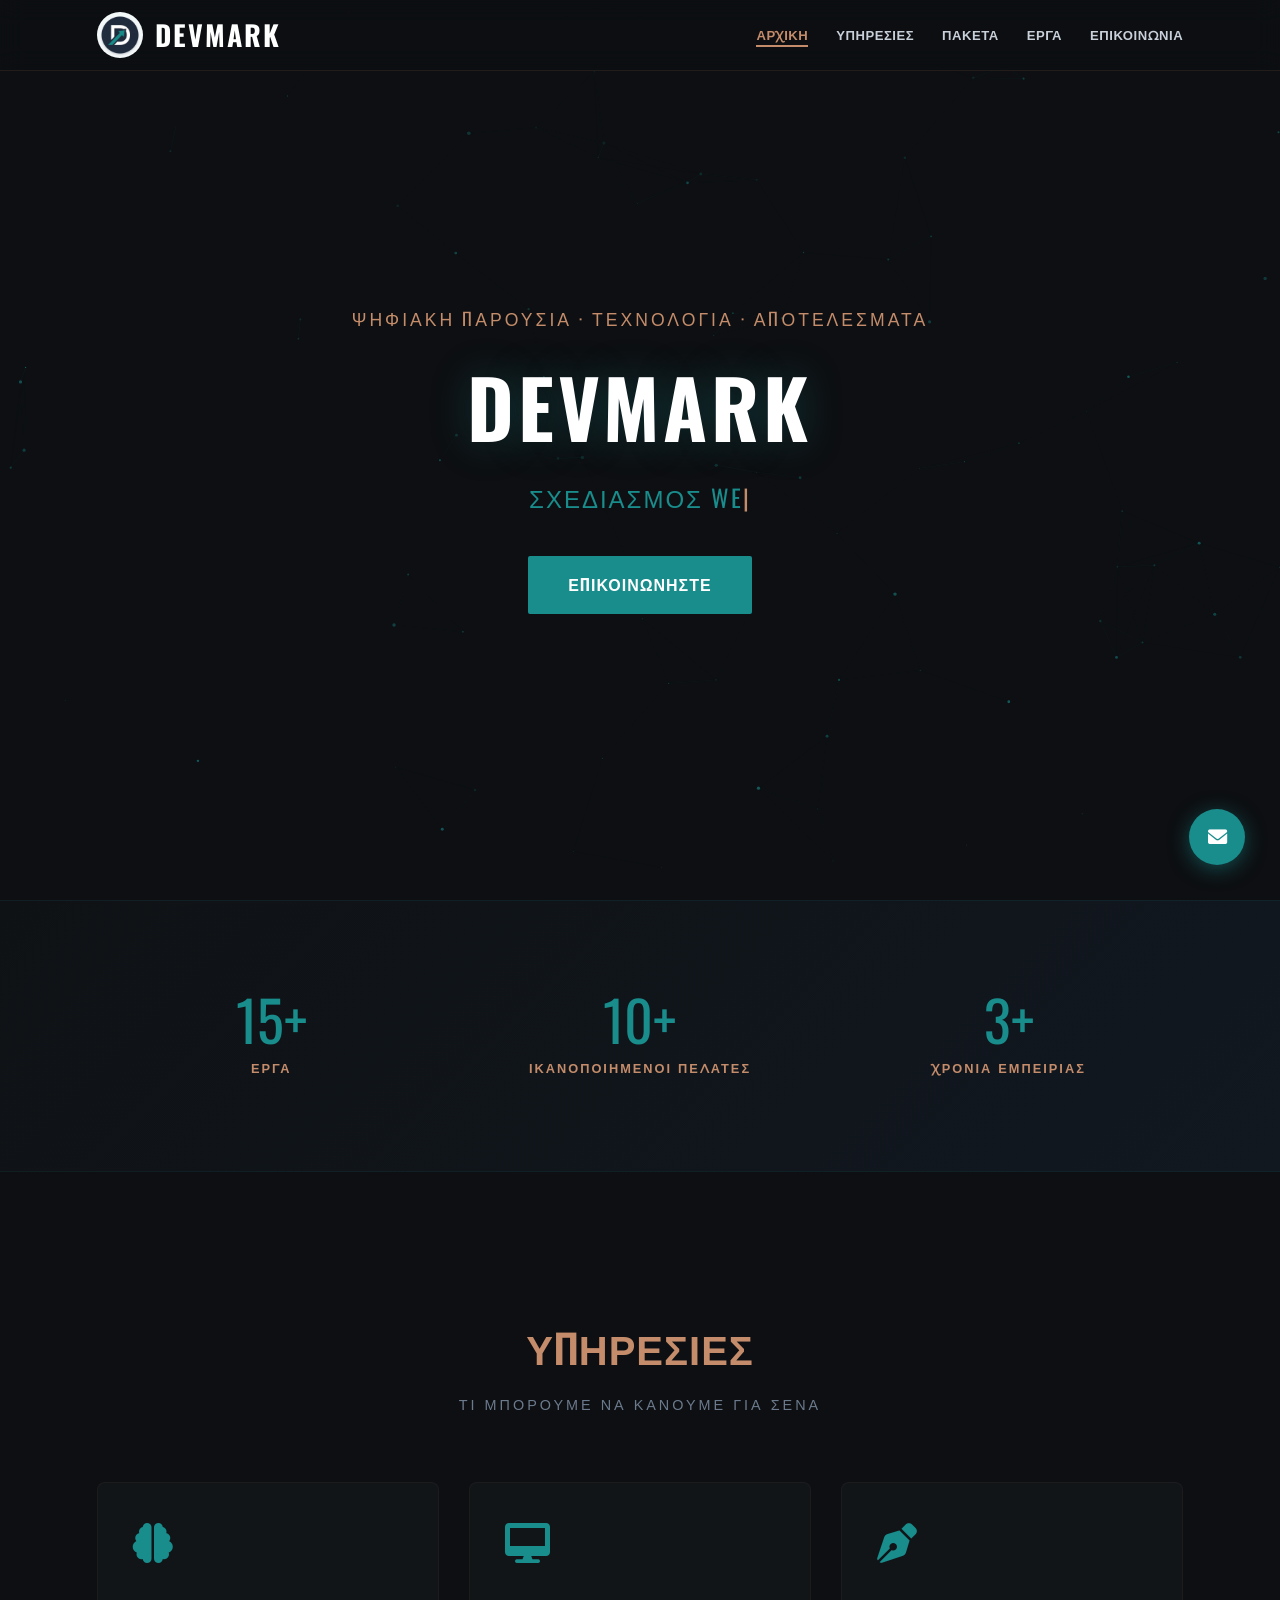
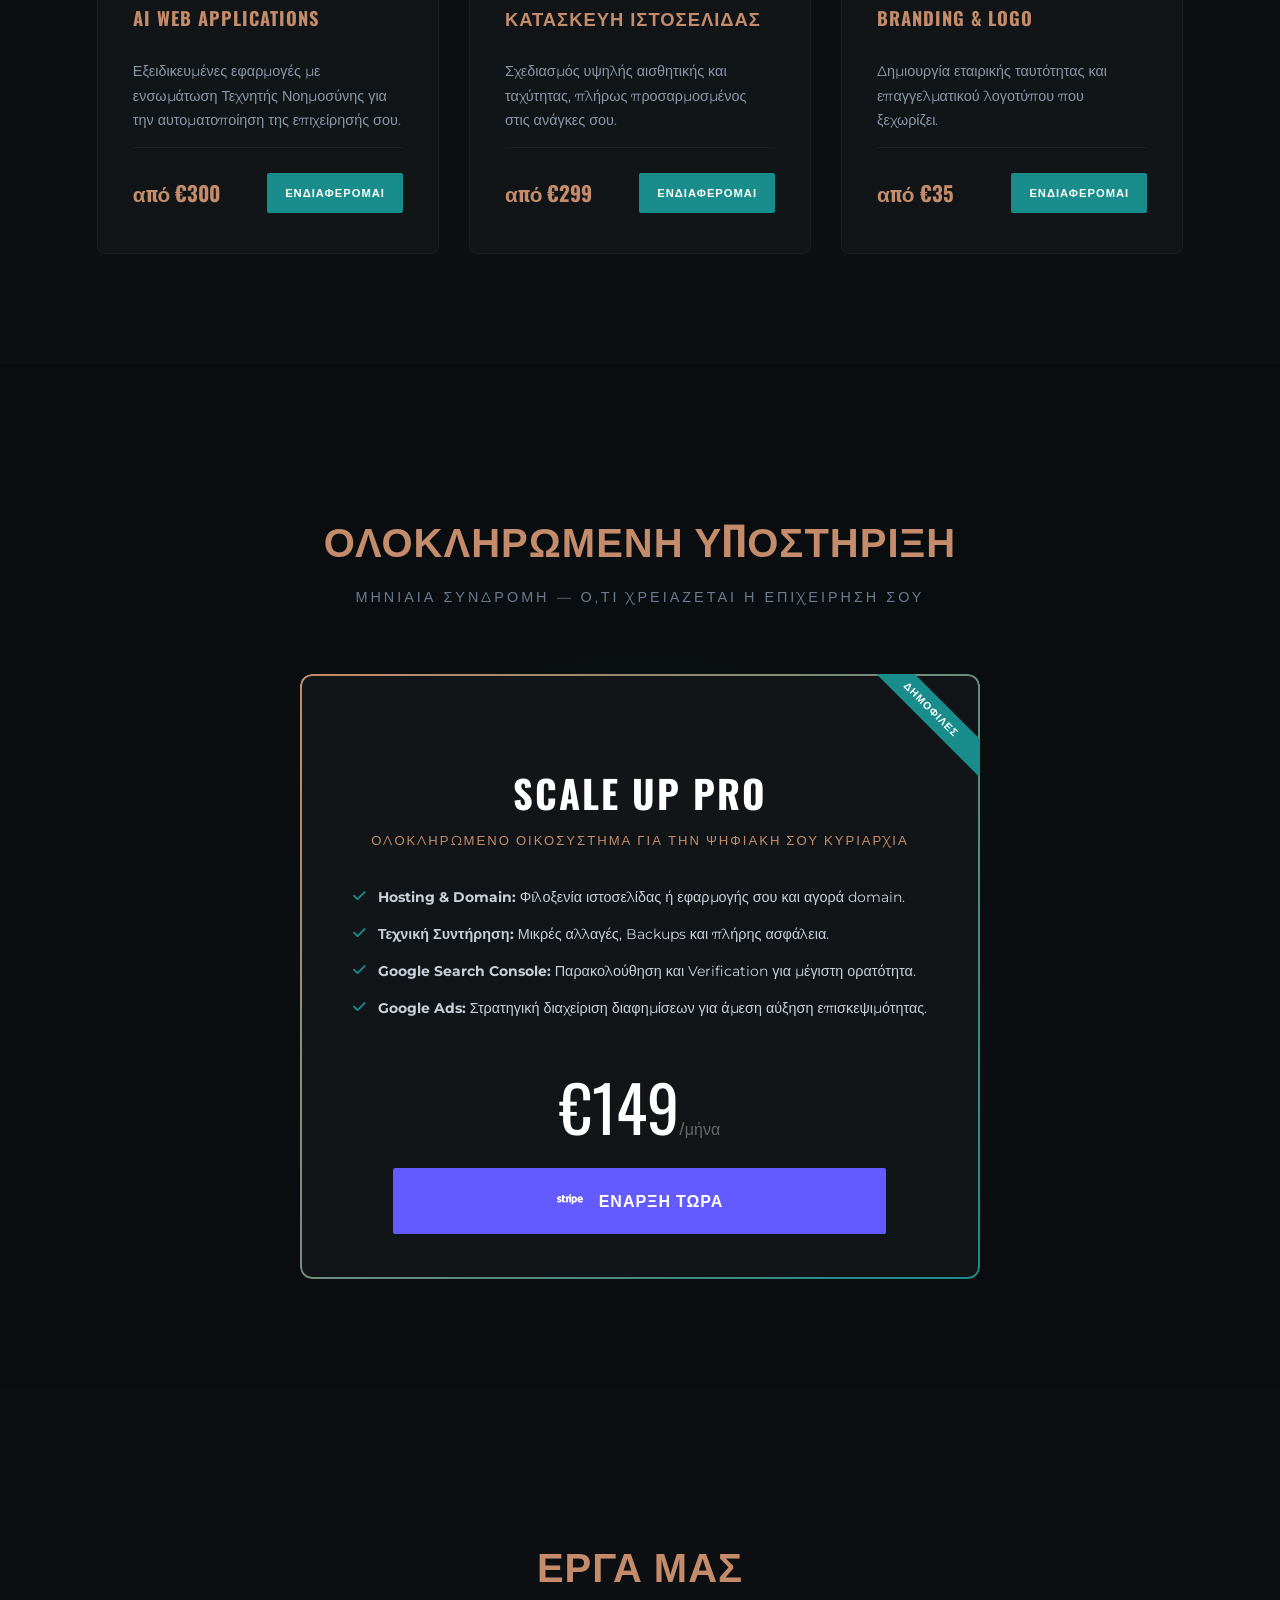
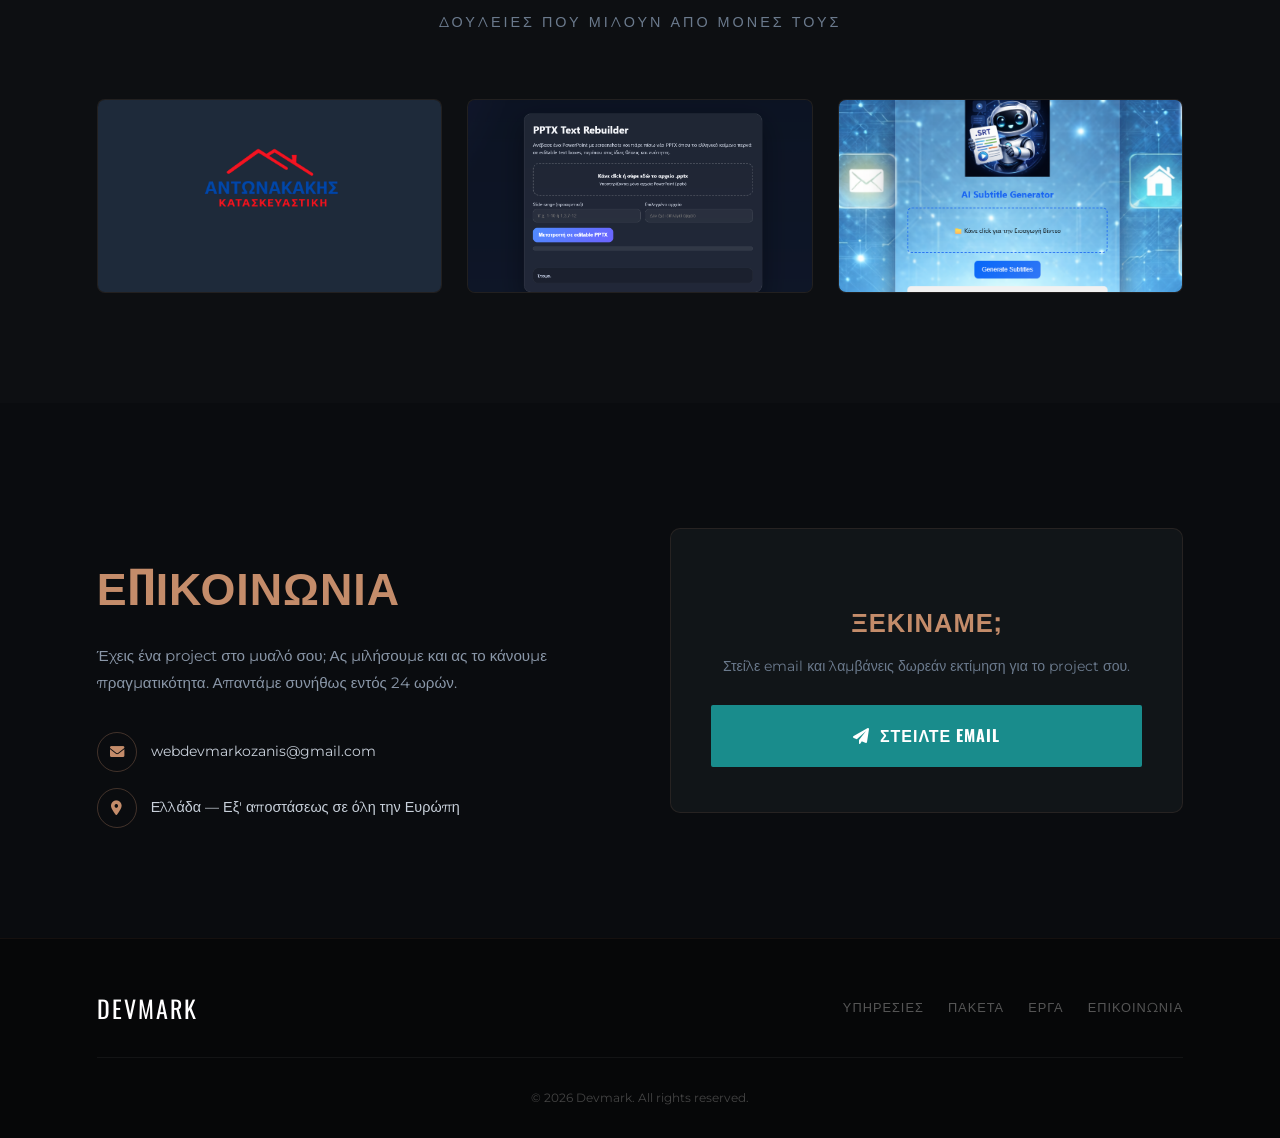
==== commit a4a82a0e: "Add files via upload" ====
--- a/index.html
+++ b/index.html
@@ -1,463 +1,1175 @@
-<!DOCTYPE html>
-<html lang="el">
-<head>
-    <meta charset="UTF-8">
-    <meta name="viewport" content="width=device-width, initial-scale=1.0">
-    <title>Devmark - AI Web Apps & Custom Design</title>
-    <style>
-        :root {
-            --copper: #c48c6a;
-            --dark-blue: #1e2a3a;
-            --teal: #198c8c;
-            --dark-bg: #0d0f12;
-            --light-text: #e0e0e0;
-            --white: #ffffff;
-            --font-main: 'Montserrat', sans-serif;
-            --font-headings: 'Oswald', sans-serif;
-        }
-
-        @import url('https://fonts.googleapis.com/css2?family=Montserrat:wght@300;400;600;700&family=Oswald:wght@500;700&display=swap');
-
-        body {
-            font-family: var(--font-main);
-            background-color: var(--dark-bg);
-            color: var(--light-text);
-            margin: 0;
-            line-height: 1.6;
-            scroll-behavior: smooth;
-        }
-
-        h1, h2, h3, h4 {
-            font-family: var(--font-headings);
-            text-transform: uppercase;
-            letter-spacing: 1px;
-            color: var(--copper);
-        }
-
-        a { text-decoration: none; color: inherit; transition: all 0.3s ease; }
-        ul { list-style: none; padding: 0; margin: 0; }
-
-        .container {
-            width: 85%;
-            max-width: 1200px;
-            margin: 0 auto;
-            padding: 0 20px;
-        }
-
-        header {
-            background: rgba(13, 15, 18, 0.9);
-            padding: 10px 0;
-            position: fixed;
-            width: 100%;
-            top: 0;
-            z-index: 1000;
-            border-bottom: 1px solid rgba(196, 140, 106, 0.1);
-        }
-
-        header .container {
-            display: flex;
-            justify-content: space-between;
-            align-items: center;
-        }
-
-        .logo { display: flex; align-items: center; }
-        .logo-img { height: 50px; width: auto; margin-right: 12px; border-radius: 50%; }
-        .logo span { font-family: var(--font-headings); font-size: 1.8rem; color: var(--light-text); font-weight: 700; }
-
-        nav ul { display: flex; gap: 30px; }
-        nav a { font-size: 0.9rem; text-transform: uppercase; font-weight: 600; }
-        nav a:hover, nav a.active { color: var(--copper); }
-
-        /* HERO SECTION WITH ANIMATION */
-        #hero {
-            height: 100vh;
-            display: flex;
-            align-items: center;
-            justify-content: center;
-            text-align: center;
-            background: #0d0f12;
-            position: relative;
-            overflow: hidden;
-        }
-
-        .bg-animation {
-            position: absolute;
-            top: 0; left: 0; width: 100%; height: 100%;
-            z-index: 1;
-        }
-
-        #hero .container {
-            position: relative;
-            z-index: 2;
-        }
-
-        .circle {
-            position: absolute;
-            background: rgba(25, 140, 140, 0.15);
-            border-radius: 50%;
-            filter: blur(60px);
-            animation: float 20s infinite linear;
-        }
-
-        .circle:nth-child(1) { width: 300px; height: 300px; top: 10%; left: 10%; }
-        .circle:nth-child(2) { width: 450px; height: 450px; bottom: 10%; right: 5%; animation-duration: 25s; }
-        .circle:nth-child(3) { width: 250px; height: 250px; top: 40%; left: 50%; animation-duration: 30s; }
-
-        @keyframes float {
-            0% { transform: translate(0, 0) rotate(0deg); }
-            33% { transform: translate(50px, 80px) rotate(120deg); }
-            66% { transform: translate(-30px, 40px) rotate(240deg); }
-            100% { transform: translate(0, 0) rotate(360deg); }
-        }
-
-        #hero h1 { font-size: 4rem; color: var(--white); margin: 0; }
-        #hero h2 { font-size: 1.4rem; color: var(--copper); font-weight: 300; margin-bottom: 40px; }
-
-        .btn {
-            display: inline-block;
-            padding: 15px 40px;
-            background-color: var(--teal);
-            color: var(--white);
-            border: 2px solid var(--teal);
-            font-family: var(--font-headings);
-            text-transform: uppercase;
-            font-weight: 700;
-            cursor: pointer;
-            transition: all 0.3s ease;
-        }
-
-        .btn:hover { background: transparent; color: var(--teal); transform: translateY(-3px); }
-        .btn-stripe { background: #635bff; border-color: #635bff; }
-        .btn-stripe:hover { color: #635bff; }
-
-        #services, #portfolio, #contact { padding: 100px 0; }
-        .section-title { text-align: center; font-size: 2.5rem; margin-bottom: 60px; }
-
-        .services-grid {
-            display: grid;
-            grid-template-columns: repeat(auto-fit, minmax(300px, 1fr));
-            gap: 40px;
-        }
-
-        .service-card {
-            background: #14171a;
-            padding: 40px;
-            border-radius: 5px;
-            transition: transform 0.3s ease;
-            display: flex;
-            flex-direction: column;
-            border: 1px solid rgba(196, 140, 106, 0.05);
-        }
-
-        .service-card:hover { transform: translateY(-10px); border-color: var(--teal); }
-        .service-icon { font-size: 3rem; color: var(--teal); margin-bottom: 25px; }
-        .price-tag { color: var(--copper); font-weight: bold; margin-top: auto; font-family: var(--font-headings); font-size: 1.2rem; }
-
-        .portfolio-grid {
-            display: grid;
-            grid-template-columns: repeat(auto-fit, minmax(350px, 1fr));
-            gap: 30px;
-        }
-
-        .portfolio-item {
-            position: relative;
-            border-radius: 5px;
-            overflow: hidden;
-            aspect-ratio: 16 / 9;
-            background: #14171a;
-            border: 1px solid rgba(196, 140, 106, 0.1);
-        }
-
-        .portfolio-item img {
-            width: 100%;
-            height: 100%;
-            object-fit: cover;
-            transition: transform 0.5s ease;
-        }
-
-        .portfolio-overlay {
-            position: absolute;
-            top: 0; left: 0; width: 100%; height: 100%;
-            background: rgba(30, 42, 58, 0.9);
-            display: flex;
-            flex-direction: column;
-            justify-content: center;
-            align-items: center;
-            opacity: 0;
-            transition: opacity 0.3s ease;
-            padding: 20px;
-            text-align: center;
-        }
-
-        .portfolio-item:hover .portfolio-overlay { opacity: 1; }
-
-        .fade-in-up {
-            opacity: 0;
-            transform: translateY(20px);
-            transition: opacity 0.6s ease-out, transform 0.6s ease-out;
-        }
-
-        .fade-in-up.active { opacity: 1; transform: translateY(0); }
-
-        footer { background: #090b0d; padding: 40px 0; text-align: center; }
-
-        .lightbox-overlay {
-            position: fixed;
-            top: 0; left: 0; width: 100%; height: 100%;
-            background: rgba(0,0,0,0.9);
-            display: none;
-            justify-content: center;
-            align-items: center;
-            z-index: 2000;
-        }
-        .lightbox-overlay.active { display: flex; }
-        .lightbox-overlay img { max-width: 90%; max-height: 80%; border: 2px solid var(--copper); }
-
-        /* RESPONSIVE DESIGN FOR MOBILE DEVICES */
-        @media (max-width: 768px) {
-            header .container {
-                flex-direction: column;
-                gap: 15px;
-            }
-
-            nav ul {
-                gap: 15px;
-                flex-wrap: wrap;
-                justify-content: center;
-            }
-
-            nav a {
-                font-size: 0.8rem;
-            }
-
-            #hero h1 {
-                font-size: 2.5rem;
-            }
-
-            #hero h2 {
-                font-size: 1.1rem;
-                margin-bottom: 25px;
-            }
-
-            .section-title {
-                font-size: 2rem;
-                margin-bottom: 40px;
-            }
-
-            .container {
-                width: 90%;
-                padding: 0 15px;
-            }
-
-            .services-grid, .portfolio-grid {
-                grid-template-columns: 1fr;
-                gap: 25px;
-            }
-
-            .service-card {
-                padding: 25px;
-            }
-
-            #pricing div[style*="max-width: 650px"] {
-                padding: 30px 15px !important;
-                width: 100% !important;
-                box-sizing: border-box;
-            }
-
-            .price-tag {
-                font-size: 1.1rem;
-            }
-
-            #pricing h3 {
-                font-size: 1.8rem;
-            }
-        }
-
-        @media (max-width: 480px) {
-            #hero h1 {
-                font-size: 2rem;
-            }
-            
-            .logo span {
-                font-size: 1.4rem;
-            }
-
-            .btn {
-                padding: 12px 25px;
-                font-size: 0.9rem;
-            }
-        }
-    </style>
-    <link rel="stylesheet" href="https://cdnjs.cloudflare.com/ajax/libs/font-awesome/6.0.0/css/all.min.css">
-</head>
-<body>
-
-    <header>
-        <div class="container">
-            <a href="#" class="logo">
-                <img src="devmarklogo.png" alt="Devmark Logo" class="logo-img">
-                <span>DEVMARK</span>
-            </a>
-            <nav>
-                <ul>
-                    <li><a href="#hero">Αρχική</a></li>
-                    <li><a href="#services">Υπηρεσίες</a></li>
-                    <li><a href="#pricing">Πακέτα</a></li>
-                    <li><a href="#portfolio">Έργα</a></li>
-                    <li><a href="#contact">Επικοινωνία</a></li>
-                </ul>
-            </nav>
-        </div>
-    </header>
-
-    <section id="hero">
-        <div class="bg-animation">
-            <div class="circle"></div>
-            <div class="circle"></div>
-            <div class="circle"></div>
-        </div>
-        <div class="container fade-in-up">
-            <h1>Devmark</h1>
-            <h2>ΣΧΕΔΙΑΣΜΟΣ WEB • ΕΦΑΡΜΟΓΕΣ AI • ΥΠΟΣΤΗΡΙΞΗ</h2>
-            <a href="#contact" class="btn">ΕΠΙΚΟΙΝΩΝΙΑ</a>
-        </div>
-    </section>
-
-    <section id="services">
-        <div class="container fade-in-up">
-            <h2 class="section-title">Υπηρεσίες</h2>
-            <div class="services-grid">
-                <div class="service-card">
-                    <i class="fas fa-brain service-icon"></i>
-                    <h3>AI WEB APPLICATIONS</h3>
-                    <p>Εξειδικευμένες εφαρμογές με ενσωμάτωση Τεχνητής Νοημοσύνης για την αυτοματοποίηση της επιχείρησής σου.</p>
-                    <div style="display: flex; justify-content: space-between; align-items: center; margin-top: auto; padding-top: 20px;">
-                        <div class="price-tag">από €300</div>
-                        <a href="https://mail.google.com/mail/?view=cm&fs=1&to=webdevmarkozanis@gmail.com&su=Ενδιαφέρον για AI Web Applications" target="_blank" class="btn" style="padding: 10px 15px; font-size: 0.7rem;">ΕΝΔΙΑΦΕΡΟΜΑΙ</a>
-                    </div>
-                </div>
-
-                <div class="service-card">
-                    <i class="fas fa-desktop service-icon"></i>
-                    <h3>ΚΑΤΑΣΚΕΥΗ ΙΣΤΟΣΕΛΙΔΑΣ</h3>
-                    <p>Σχεδιασμός υψηλής αισθητικής και ταχύτητας, πλήρως προσαρμοσμένος στις ανάγκες σου.</p>
-                    <div style="display: flex; justify-content: space-between; align-items: center; margin-top: auto; padding-top: 20px;">
-                        <div class="price-tag">από €299</div>
-                        <a href="https://mail.google.com/mail/?view=cm&fs=1&to=webdevmarkozanis@gmail.com&su=Ενδιαφέρον για Κατασκευή Ιστοσελίδας" target="_blank" class="btn" style="padding: 10px 15px; font-size: 0.7rem;">ΕΝΔΙΑΦΕΡΟΜΑΙ</a>
-                    </div>
-                </div>
-
-                <div class="service-card">
-                    <i class="fas fa-pen-nib service-icon"></i>
-                    <h3>BRANDING & LOGO</h3>
-                    <p>Δημιουργία εταιρικής ταυτότητας και επαγγελματικού λογοτύπου που ξεχωρίζει.</p>
-                    <div style="display: flex; justify-content: space-between; align-items: center; margin-top: auto; padding-top: 20px;">
-                        <div class="price-tag">από €35</div>
-                        <a href="https://mail.google.com/mail/?view=cm&fs=1&to=webdevmarkozanis@gmail.com&su=Ενδιαφέρον για Branding & Logo" target="_blank" class="btn" style="padding: 10px 15px; font-size: 0.7rem;">ΕΝΔΙΑΦΕΡΟΜΑΙ</a>
-                    </div>
-                </div>
-            </div>
-        </div>
-    </section>
-
-    <section id="pricing" style="padding: 100px 0; background: #111417;">
-        <div class="container fade-in-up">
-            <h2 class="section-title">ΟΛΟΚΛΗΡΩΜΕΝΗ ΥΠΟΣΤΗΡΙΞΗ</h2>
-            <div style="max-width: 650px; margin: 0 auto; background: #14171a; padding: 40px; border: 2px solid var(--copper); border-radius: 10px; text-align: center; position: relative; overflow: hidden; box-shadow: 0 15px 40px rgba(0,0,0,0.5);">
-                
-                <div style="position: absolute; top: 20px; right: -35px; background: var(--teal); color: white; padding: 5px 40px; transform: rotate(45deg); font-size: 0.7rem; font-weight: 700;">ΔΗΜΟΦΙΛΕΣ</div>
-
-                <h3 style="color: var(--white); font-size: 2.2rem; letter-spacing: 1px;">SCALE UP PRO</h3>
-                <p style="color: var(--copper); font-size: 0.9rem; text-transform: uppercase; margin-bottom: 30px;">Ολοκληρωμένο οικοσύστημα για την ψηφιακή σου κυριαρχία</p>
-
-                <ul style="text-align: left; margin-bottom: 35px; color: var(--light-text); display: inline-block;">
-                    <li style="margin-bottom: 12px;"><i class="fas fa-check" style="color: var(--teal); margin-right: 12px;"></i> <strong>Hosting & Domain:</strong> Φιλοξενία ιστοσελίδας ή της εφαρμογής σου και αγορά domain.</li>
-                    <li style="margin-bottom: 12px;"><i class="fas fa-check" style="color: var(--teal); margin-right: 12px;"></i> <strong>Τεχνική Συντήρηση:</strong> Μικρές αλλαγές στην σελίδα ή την εφαρμογή σου, Backups και πλήρης ασφάλεια.</li>
-                    <li style="margin-bottom: 12px;"><i class="fas fa-check" style="color: var(--teal); margin-right: 12px;"></i> <strong>Google Search Console:</strong> Παρακολούθηση και Verification στην Google για μέγιστη ορατότητα.</li>
-                    <li style="margin-bottom: 12px;"><i class="fas fa-check" style="color: var(--teal); margin-right: 12px;"></i> <strong>Google Ads:</strong> Στρατηγική διαχείριση διαφημίσεων για άμεση αύξηση επισκεψιμότητας.</li>
-                </ul>
-                
-                <div style="font-size: 3.5rem; color: var(--white); margin-bottom: 30px; font-family: var(--font-headings);">€149<span style="font-size: 1.2rem; color: #888;">/μήνα</span></div>
-                
-                <a href="https://mail.google.com/mail/?view=cm&fs=1&to=webdevmarkozanis@gmail.com&su=Ενδιαφέρον για το Πακέτο Scale Up 360" target="_blank" class="btn btn-stripe" style="width: 90%; padding: 20px;">
-                    <i class="fab fa-stripe" style="margin-right: 10px; font-size: 1.5rem;"></i> ΕΝΕΡΓΟΠΟΙΗΣΗ
-                </a>
-            </div>
-        </div>
-    </section>
-
-    <section id="portfolio">
-        <div class="container fade-in-up">
-            <h2 class="section-title">ΕΡΓΑ ΜΑΣ</h2>
-            <div class="portfolio-grid">
-                <div class="portfolio-item">
-                    <div style="width: 100%; height: 100%; display: flex; justify-content: center; align-items: center; background: #1e2a3a;">
-                        <img src="logo.png" alt="Αντωνακάκης Κατασκευαστική" style="max-width: 80%; object-fit: contain;">
-                    </div>
-                    <div class="portfolio-overlay">
-                        <h3>Αντωνακάκης Κατασκευαστική</h3>
-                        <p>Web Design</p>
-                        <a href="https://antonakakis-kataskevastiki.gr/" target="_blank" class="btn" style="padding: 10px 20px; font-size: 0.8rem;">ΕΠΙΣΚΕΨΗ</a>
-                    </div>
-                </div>
-                <div class="portfolio-item">
-                    <img src="pptxRebuilder.png" alt="PPTX Text Rebuilder">
-                    <div class="portfolio-overlay">
-                        <h3>PPTX Text Rebuilder</h3>
-                        <p>AI Automation App</p>
-                        <button class="btn open-lightbox" style="padding: 10px 20px; font-size: 0.8rem;">ΠΡΟΒΟΛΗ</button>
-                    </div>
-                </div>
-                <div class="portfolio-item">
-                    <img src="srtgenerator.png" alt="AI Subtitle Generator">
-                    <div class="portfolio-overlay">
-                        <h3>AI Subtitle Generator</h3>
-                        <p>AI Automation App</p>
-                        <button class="btn open-lightbox" style="padding: 10px 20px; font-size: 0.8rem;">ΠΡΟΒΟΛΗ</button>
-                    </div>
-                </div>
-            </div>
-        </div>
-    </section>
-
-    <section id="contact">
-        <div class="container fade-in-up" style="text-align: center;">
-            <h2 class="section-title">Επικοινωνία</h2>
-            <p><i class="fas fa-envelope" style="color: var(--copper);"></i> webdevmarkozanis@gmail.com</p>
-            <a href="https://mail.google.com/mail/?view=cm&fs=1&to=webdevmarkozanis@gmail.com" target="_blank" class="btn" style="margin-top: 20px;">ΣΤΕΙΛΤΕ EMAIL</a>
-        </div>
-    </section>
-
-    <footer>
-        <p>&copy; 2026 Devmark. All rights reserved.</p>
-    </footer>
-
-    <div id="lightbox" class="lightbox-overlay">
-        <img src="" alt="Preview">
-    </div>
-
-    <script>
-        document.addEventListener("DOMContentLoaded", function() {
-            const observer = new IntersectionObserver((entries) => {
-                entries.forEach(entry => {
-                    if (entry.isIntersecting) entry.target.classList.add('active');
-                });
-            }, { threshold: 0.1 });
-
-            document.querySelectorAll('.fade-in-up').forEach(elem => observer.observe(elem));
-
-            const lightbox = document.getElementById('lightbox');
-            const lightboxImg = lightbox.querySelector('img');
-            
-            document.querySelectorAll('.open-lightbox').forEach(btn => {
-                btn.addEventListener('click', function() {
-                    lightboxImg.src = this.closest('.portfolio-item').querySelector('img').src;
-                    lightbox.classList.add('active');
-                });
-            });
-
-            lightbox.addEventListener('click', () => lightbox.classList.remove('active'));
-        });
-    </script>
-</body>
-</html>+<!DOCTYPE html>
+<html lang="el">
+<head>
+    <meta charset="UTF-8">
+    <meta name="viewport" content="width=device-width, initial-scale=1.0">
+    <title>Devmark - AI Web Apps & Custom Design</title>
+    <link rel="preconnect" href="https://fonts.googleapis.com">
+    <link rel="stylesheet" href="https://fonts.googleapis.com/css2?family=Montserrat:wght@300;400;600;700&family=Oswald:wght@500;700&display=swap">
+    <link rel="stylesheet" href="https://cdnjs.cloudflare.com/ajax/libs/font-awesome/6.0.0/css/all.min.css">
+    <style>
+        :root {
+            --copper: #c48c6a;
+            --copper-light: #d9a882;
+            --dark-blue: #1e2a3a;
+            --teal: #198c8c;
+            --teal-glow: rgba(25,140,140,0.4);
+            --dark-bg: #0d0f12;
+            --card-bg: #111518;
+            --light-text: #c8d0da;
+            --white: #ffffff;
+            --font-main: 'Montserrat', sans-serif;
+            --font-headings: 'Oswald', sans-serif;
+        }
+
+        *, *::before, *::after { box-sizing: border-box; }
+
+        ::-webkit-scrollbar { width: 6px; }
+        ::-webkit-scrollbar-track { background: var(--dark-bg); }
+        ::-webkit-scrollbar-thumb { background: var(--teal); border-radius: 3px; }
+
+        body {
+            font-family: var(--font-main);
+            background-color: var(--dark-bg);
+            color: var(--light-text);
+            margin: 0;
+            line-height: 1.6;
+            scroll-behavior: smooth;
+            overflow-x: hidden;
+        }
+
+        h1, h2, h3, h4 {
+            font-family: var(--font-headings);
+            text-transform: uppercase;
+            letter-spacing: 1px;
+            color: var(--copper);
+        }
+
+        a { text-decoration: none; color: inherit; transition: all 0.3s ease; }
+        ul { list-style: none; padding: 0; margin: 0; }
+
+        /* SCROLL PROGRESS */
+        #progress-bar {
+            position: fixed;
+            top: 0; left: 0;
+            height: 3px;
+            background: linear-gradient(90deg, var(--teal), var(--copper));
+            width: 0%;
+            z-index: 9999;
+            transition: width 0.1s linear;
+        }
+
+        /* HEADER */
+        header {
+            background: rgba(13, 15, 18, 0.92);
+            backdrop-filter: blur(12px);
+            -webkit-backdrop-filter: blur(12px);
+            padding: 12px 0;
+            position: fixed;
+            width: 100%;
+            top: 0;
+            z-index: 1000;
+            border-bottom: 1px solid rgba(196, 140, 106, 0.12);
+            transition: padding 0.3s ease;
+        }
+
+        header.scrolled { padding: 8px 0; }
+
+        header .container {
+            display: flex;
+            justify-content: space-between;
+            align-items: center;
+        }
+
+        .container {
+            width: 88%;
+            max-width: 1200px;
+            margin: 0 auto;
+            padding: 0 20px;
+        }
+
+        .logo { display: flex; align-items: center; gap: 12px; }
+        .logo-img { height: 46px; width: auto; border-radius: 50%; }
+        .logo span {
+            font-family: var(--font-headings);
+            font-size: 1.75rem;
+            color: var(--white);
+            font-weight: 700;
+            letter-spacing: 2px;
+        }
+
+        /* DESKTOP NAV */
+        nav ul { display: flex; gap: 28px; }
+        nav a {
+            font-size: 0.82rem;
+            text-transform: uppercase;
+            font-weight: 600;
+            letter-spacing: 0.5px;
+            position: relative;
+            padding-bottom: 4px;
+        }
+        nav a::after {
+            content: '';
+            position: absolute;
+            bottom: 0; left: 0;
+            width: 0; height: 2px;
+            background: var(--copper);
+            transition: width 0.3s ease;
+        }
+        nav a:hover::after, nav a.active::after { width: 100%; }
+        nav a:hover, nav a.active { color: var(--copper); }
+
+        /* HAMBURGER */
+        .hamburger {
+            display: none;
+            flex-direction: column;
+            gap: 5px;
+            cursor: pointer;
+            padding: 5px;
+            z-index: 1100;
+        }
+        .hamburger span {
+            display: block;
+            width: 25px; height: 2px;
+            background: var(--light-text);
+            border-radius: 2px;
+            transition: all 0.3s ease;
+        }
+        .hamburger.open span:nth-child(1) { transform: rotate(45deg) translate(5px, 5px); }
+        .hamburger.open span:nth-child(2) { opacity: 0; }
+        .hamburger.open span:nth-child(3) { transform: rotate(-45deg) translate(5px, -5px); }
+
+        /* MOBILE NAV */
+        .mobile-nav {
+            display: none;
+            position: fixed;
+            top: 0; left: 0; right: 0; bottom: 0;
+            background: rgba(9,11,13,0.97);
+            z-index: 1050;
+            flex-direction: column;
+            justify-content: center;
+            align-items: center;
+            gap: 35px;
+        }
+        .mobile-nav.open { display: flex; }
+        .mobile-nav a {
+            font-family: var(--font-headings);
+            font-size: 2rem;
+            color: var(--light-text);
+            text-transform: uppercase;
+            letter-spacing: 2px;
+            transition: color 0.3s ease;
+        }
+        .mobile-nav a:hover { color: var(--copper); }
+
+        /* HERO */
+        #hero {
+            height: 100vh;
+            display: flex;
+            align-items: center;
+            justify-content: center;
+            text-align: center;
+            position: relative;
+            overflow: hidden;
+        }
+
+        #hero-canvas {
+            position: absolute;
+            top: 0; left: 0;
+            width: 100%; height: 100%;
+            z-index: 1;
+        }
+
+        #hero .container {
+            position: relative;
+            z-index: 2;
+        }
+
+        #hero h1 {
+            font-size: 5rem;
+            color: var(--white);
+            margin: 0 0 8px 0;
+            letter-spacing: 4px;
+            text-shadow: 0 0 40px rgba(25,140,140,0.3);
+        }
+
+        .hero-tagline {
+            font-family: var(--font-headings);
+            font-size: 1.1rem;
+            color: var(--copper);
+            font-weight: 400;
+            margin-bottom: 10px;
+            letter-spacing: 3px;
+            text-transform: uppercase;
+        }
+
+        .typewriter-wrap {
+            font-family: var(--font-headings);
+            font-size: 1.5rem;
+            color: var(--teal);
+            min-height: 2rem;
+            margin-bottom: 40px;
+            letter-spacing: 2px;
+        }
+
+        #typewriter::after {
+            content: '|';
+            animation: blink 0.8s infinite;
+            color: var(--copper);
+        }
+
+        @keyframes blink { 0%,100% { opacity: 1; } 50% { opacity: 0; } }
+
+        /* BTN */
+        .btn {
+            display: inline-block;
+            padding: 14px 38px;
+            background-color: var(--teal);
+            color: var(--white);
+            border: 2px solid var(--teal);
+            font-family: var(--font-headings);
+            text-transform: uppercase;
+            font-weight: 700;
+            cursor: pointer;
+            transition: all 0.3s ease;
+            letter-spacing: 1px;
+            border-radius: 2px;
+        }
+        .btn:hover {
+            background: transparent;
+            color: var(--teal);
+            transform: translateY(-3px);
+            box-shadow: 0 8px 25px rgba(25,140,140,0.25);
+        }
+        .btn-outline {
+            background: transparent;
+            border-color: var(--copper);
+            color: var(--copper);
+        }
+        .btn-outline:hover {
+            background: var(--copper);
+            color: var(--dark-bg);
+            box-shadow: 0 8px 25px rgba(196,140,106,0.25);
+        }
+        .btn-stripe { background: #635bff; border-color: #635bff; }
+        .btn-stripe:hover { color: #635bff; background: transparent; box-shadow: 0 8px 25px rgba(99,91,255,0.3); }
+
+        /* STATS */
+        #stats {
+            padding: 70px 0;
+            background: linear-gradient(135deg, #0f1215 0%, #111820 100%);
+            border-top: 1px solid rgba(25,140,140,0.1);
+            border-bottom: 1px solid rgba(25,140,140,0.1);
+        }
+
+        .stats-grid {
+            display: grid;
+            grid-template-columns: repeat(3, 1fr);
+            gap: 20px;
+            text-align: center;
+        }
+
+        .stat-item { padding: 20px; }
+
+        .stat-number {
+            font-family: var(--font-headings);
+            font-size: 3.5rem;
+            color: var(--teal);
+            line-height: 1;
+            margin-bottom: 8px;
+            display: block;
+        }
+
+        .stat-label {
+            font-size: 0.8rem;
+            text-transform: uppercase;
+            letter-spacing: 2px;
+            color: var(--copper);
+            font-weight: 600;
+        }
+
+        /* SECTIONS */
+        #services, #portfolio, #contact { padding: 110px 0; }
+
+        .section-title {
+            text-align: center;
+            font-size: 2.5rem;
+            margin-bottom: 15px;
+        }
+
+        .section-subtitle {
+            text-align: center;
+            color: #6b7a8d;
+            font-size: 0.9rem;
+            text-transform: uppercase;
+            letter-spacing: 3px;
+            margin-bottom: 65px;
+            display: block;
+        }
+
+        /* SERVICE CARDS */
+        .services-grid {
+            display: grid;
+            grid-template-columns: repeat(auto-fit, minmax(300px, 1fr));
+            gap: 30px;
+        }
+
+        .service-card {
+            background: var(--card-bg);
+            padding: 40px 35px;
+            border-radius: 8px;
+            transition: all 0.4s ease;
+            display: flex;
+            flex-direction: column;
+            border: 1px solid rgba(196, 140, 106, 0.06);
+            position: relative;
+            overflow: hidden;
+        }
+
+        .service-card::before {
+            content: '';
+            position: absolute;
+            top: 0; left: 0; right: 0;
+            height: 2px;
+            background: linear-gradient(90deg, transparent, var(--teal), transparent);
+            opacity: 0;
+            transition: opacity 0.4s ease;
+        }
+
+        .service-card:hover {
+            transform: translateY(-8px);
+            border-color: rgba(25,140,140,0.3);
+            box-shadow: 0 20px 50px rgba(0,0,0,0.4), 0 0 30px rgba(25,140,140,0.08);
+        }
+
+        .service-card:hover::before { opacity: 1; }
+
+        .service-icon {
+            font-size: 2.5rem;
+            color: var(--teal);
+            margin-bottom: 22px;
+            transition: transform 0.3s ease;
+        }
+
+        .service-card:hover .service-icon { transform: scale(1.1); }
+
+        .service-card h3 {
+            font-size: 1.15rem;
+            margin-bottom: 12px;
+            color: var(--copper);
+        }
+
+        .service-card p {
+            font-size: 0.9rem;
+            color: #8a97a8;
+            line-height: 1.7;
+        }
+
+        .service-card-footer {
+            display: flex;
+            justify-content: space-between;
+            align-items: center;
+            margin-top: auto;
+            padding-top: 25px;
+            border-top: 1px solid rgba(255,255,255,0.05);
+        }
+
+        .price-tag {
+            color: var(--copper);
+            font-weight: 700;
+            font-family: var(--font-headings);
+            font-size: 1.3rem;
+        }
+
+        /* PRICING */
+        #pricing {
+            padding: 110px 0;
+            background: #0a0c0f;
+            position: relative;
+        }
+
+        #pricing::before {
+            content: '';
+            position: absolute;
+            top: 0; left: 0; right: 0; bottom: 0;
+            background: radial-gradient(ellipse at center, rgba(25,140,140,0.04) 0%, transparent 70%);
+            pointer-events: none;
+        }
+
+        .pricing-card {
+            max-width: 680px;
+            margin: 0 auto;
+            background: var(--card-bg);
+            padding: 50px 50px 45px;
+            border-radius: 12px;
+            text-align: center;
+            position: relative;
+            overflow: hidden;
+        }
+
+        .pricing-card::before {
+            content: '';
+            position: absolute;
+            inset: 0;
+            border-radius: 12px;
+            padding: 2px;
+            background: linear-gradient(135deg, var(--copper), var(--teal), var(--copper));
+            -webkit-mask: linear-gradient(#fff 0 0) content-box, linear-gradient(#fff 0 0);
+            -webkit-mask-composite: xor;
+            mask-composite: exclude;
+            animation: gradientBorder 4s linear infinite;
+            background-size: 200% 200%;
+        }
+
+        @keyframes gradientBorder {
+            0% { background-position: 0% 50%; }
+            50% { background-position: 100% 50%; }
+            100% { background-position: 0% 50%; }
+        }
+
+        .pricing-badge {
+            position: absolute;
+            top: 22px; right: -32px;
+            background: var(--teal);
+            color: white;
+            padding: 5px 45px;
+            transform: rotate(45deg);
+            font-size: 0.65rem;
+            font-weight: 700;
+            letter-spacing: 1px;
+            font-family: var(--font-headings);
+        }
+
+        .pricing-card h3 {
+            color: var(--white);
+            font-size: 2.4rem;
+            letter-spacing: 2px;
+            margin-bottom: 6px;
+        }
+
+        .pricing-subtitle {
+            color: var(--copper);
+            font-size: 0.82rem;
+            text-transform: uppercase;
+            letter-spacing: 2px;
+            margin-bottom: 35px;
+            display: block;
+        }
+
+        .pricing-features {
+            text-align: left;
+            margin-bottom: 40px;
+            display: inline-block;
+        }
+
+        .pricing-features li {
+            margin-bottom: 14px;
+            font-size: 0.9rem;
+            color: var(--light-text);
+            display: flex;
+            align-items: flex-start;
+            gap: 12px;
+        }
+
+        .pricing-features li i {
+            color: var(--teal);
+            margin-top: 3px;
+            flex-shrink: 0;
+        }
+
+        .pricing-price {
+            font-size: 4rem;
+            color: var(--white);
+            margin-bottom: 30px;
+            font-family: var(--font-headings);
+            line-height: 1;
+        }
+
+        .pricing-price span {
+            font-size: 1rem;
+            color: #666;
+            font-weight: 400;
+        }
+
+        /* PORTFOLIO */
+        .portfolio-grid {
+            display: grid;
+            grid-template-columns: repeat(auto-fit, minmax(340px, 1fr));
+            gap: 25px;
+        }
+
+        .portfolio-item {
+            position: relative;
+            border-radius: 8px;
+            overflow: hidden;
+            aspect-ratio: 16 / 9;
+            background: #14171a;
+            border: 1px solid rgba(196, 140, 106, 0.08);
+            cursor: pointer;
+        }
+
+        .portfolio-item img {
+            width: 100%;
+            height: 100%;
+            object-fit: cover;
+            transition: transform 0.6s ease;
+        }
+
+        .portfolio-item:hover img { transform: scale(1.08); }
+
+        .portfolio-overlay {
+            position: absolute;
+            top: 0; left: 0; width: 100%; height: 100%;
+            background: linear-gradient(to top, rgba(10,15,20,0.95) 0%, rgba(10,15,20,0.6) 100%);
+            display: flex;
+            flex-direction: column;
+            justify-content: flex-end;
+            align-items: flex-start;
+            opacity: 0;
+            transition: opacity 0.4s ease;
+            padding: 28px;
+        }
+
+        .portfolio-item:hover .portfolio-overlay { opacity: 1; }
+
+        .portfolio-overlay h3 {
+            font-size: 1.2rem;
+            margin-bottom: 4px;
+            color: var(--white);
+        }
+
+        .portfolio-overlay p {
+            font-size: 0.78rem;
+            color: var(--teal);
+            text-transform: uppercase;
+            letter-spacing: 2px;
+            margin-bottom: 16px;
+        }
+
+        /* CONTACT */
+        #contact { background: #0a0c0f; }
+
+        .contact-wrapper {
+            display: grid;
+            grid-template-columns: 1fr 1fr;
+            gap: 60px;
+            align-items: center;
+        }
+
+        .contact-info h2 {
+            font-size: 2.8rem;
+            margin-bottom: 20px;
+        }
+
+        .contact-info p {
+            color: #8a97a8;
+            font-size: 0.95rem;
+            line-height: 1.8;
+            margin-bottom: 35px;
+        }
+
+        .contact-details {
+            display: flex;
+            flex-direction: column;
+            gap: 16px;
+        }
+
+        .contact-detail-item {
+            display: flex;
+            align-items: center;
+            gap: 14px;
+            font-size: 0.9rem;
+        }
+
+        .contact-detail-item i {
+            width: 40px; height: 40px;
+            border-radius: 50%;
+            border: 1px solid rgba(196,140,106,0.3);
+            display: flex; align-items: center; justify-content: center;
+            color: var(--copper);
+            font-size: 0.9rem;
+            flex-shrink: 0;
+        }
+
+        .contact-cta {
+            background: var(--card-bg);
+            border: 1px solid rgba(196,140,106,0.12);
+            border-radius: 10px;
+            padding: 45px 40px;
+            text-align: center;
+        }
+
+        .contact-cta h3 {
+            font-size: 1.6rem;
+            margin-bottom: 12px;
+        }
+
+        .contact-cta p {
+            color: #6b7a8d;
+            font-size: 0.88rem;
+            margin-bottom: 28px;
+        }
+
+        /* FADE IN */
+        .fade-in-up {
+            opacity: 0;
+            transform: translateY(30px);
+            transition: opacity 0.7s ease-out, transform 0.7s ease-out;
+        }
+        .fade-in-up.active { opacity: 1; transform: translateY(0); }
+
+        .delay-1 { transition-delay: 0.1s; }
+        .delay-2 { transition-delay: 0.2s; }
+        .delay-3 { transition-delay: 0.3s; }
+
+        /* FLOATING BUTTON */
+        .fab-btn {
+            position: fixed;
+            bottom: 35px;
+            right: 35px;
+            width: 56px; height: 56px;
+            border-radius: 50%;
+            background: var(--teal);
+            color: white;
+            display: flex; align-items: center; justify-content: center;
+            font-size: 1.2rem;
+            z-index: 900;
+            box-shadow: 0 4px 20px rgba(25,140,140,0.5);
+            transition: all 0.3s ease;
+        }
+        .fab-btn:hover {
+            transform: scale(1.1) translateY(-3px);
+            box-shadow: 0 8px 30px rgba(25,140,140,0.6);
+            color: white;
+        }
+
+        /* FOOTER */
+        footer {
+            background: #060708;
+            padding: 50px 0 30px;
+            border-top: 1px solid rgba(196,140,106,0.08);
+        }
+
+        .footer-inner {
+            display: flex;
+            justify-content: space-between;
+            align-items: center;
+            flex-wrap: wrap;
+            gap: 20px;
+            padding-bottom: 30px;
+            margin-bottom: 30px;
+            border-bottom: 1px solid rgba(255,255,255,0.05);
+        }
+
+        .footer-logo span {
+            font-family: var(--font-headings);
+            font-size: 1.5rem;
+            color: var(--white);
+            letter-spacing: 2px;
+        }
+
+        .footer-links {
+            display: flex;
+            gap: 24px;
+        }
+
+        .footer-links a {
+            font-size: 0.8rem;
+            text-transform: uppercase;
+            letter-spacing: 1px;
+            color: #555;
+        }
+
+        .footer-links a:hover { color: var(--copper); }
+
+        .footer-bottom {
+            text-align: center;
+            font-size: 0.78rem;
+            color: #444;
+        }
+
+        /* LIGHTBOX */
+        .lightbox-overlay {
+            position: fixed;
+            top: 0; left: 0; width: 100%; height: 100%;
+            background: rgba(0,0,0,0.95);
+            display: none;
+            justify-content: center;
+            align-items: center;
+            z-index: 2000;
+        }
+        .lightbox-overlay.active { display: flex; }
+        .lightbox-overlay img {
+            max-width: 90%;
+            max-height: 85vh;
+            border: 1px solid rgba(196,140,106,0.3);
+            border-radius: 4px;
+        }
+        .lightbox-close {
+            position: absolute;
+            top: 20px; right: 25px;
+            color: #888;
+            font-size: 2rem;
+            cursor: pointer;
+            transition: color 0.3s;
+        }
+        .lightbox-close:hover { color: var(--copper); }
+
+        /* RESPONSIVE */
+        @media (max-width: 900px) {
+            .contact-wrapper { grid-template-columns: 1fr; gap: 40px; }
+            .stats-grid { grid-template-columns: repeat(3, 1fr); gap: 10px; }
+        }
+
+        @media (max-width: 768px) {
+            nav { display: none; }
+            .hamburger { display: flex; }
+
+            #hero h1 { font-size: 3rem; }
+            .hero-tagline { font-size: 0.85rem; }
+            .typewriter-wrap { font-size: 1.1rem; }
+
+            .section-title { font-size: 2rem; }
+
+            .container { width: 92%; padding: 0 15px; }
+
+            .services-grid,
+            .portfolio-grid { grid-template-columns: 1fr; gap: 20px; }
+
+            .service-card { padding: 28px 24px; }
+
+            .pricing-card { padding: 35px 25px 30px; }
+            .pricing-card h3 { font-size: 1.8rem; }
+            .pricing-price { font-size: 3rem; }
+
+            .stats-grid { grid-template-columns: repeat(3, 1fr); }
+            .stat-number { font-size: 2.4rem; }
+
+            .footer-inner { flex-direction: column; text-align: center; }
+            .footer-links { flex-wrap: wrap; justify-content: center; }
+        }
+
+        @media (max-width: 480px) {
+            #hero h1 { font-size: 2.4rem; letter-spacing: 2px; }
+            .logo span { font-size: 1.4rem; }
+            .btn { padding: 12px 26px; font-size: 0.85rem; }
+            .stats-grid { grid-template-columns: repeat(3,1fr); gap: 5px; }
+            .stat-number { font-size: 2rem; }
+            .stat-label { font-size: 0.65rem; }
+            .fab-btn { width: 50px; height: 50px; bottom: 25px; right: 20px; }
+            .pricing-card { padding: 30px 18px 25px; }
+            .section-title { font-size: 1.75rem; }
+            .contact-cta { padding: 30px 20px; }
+        }
+    </style>
+</head>
+<body>
+
+    <div id="progress-bar"></div>
+
+    <!-- MOBILE NAV OVERLAY -->
+    <div class="mobile-nav" id="mobileNav">
+        <a href="#hero" class="mobile-link">Αρχική</a>
+        <a href="#services" class="mobile-link">Υπηρεσίες</a>
+        <a href="#pricing" class="mobile-link">Πακέτα</a>
+        <a href="#portfolio" class="mobile-link">Έργα</a>
+        <a href="#contact" class="mobile-link">Επικοινωνία</a>
+    </div>
+
+    <header id="header">
+        <div class="container">
+            <a href="#hero" class="logo">
+                <img src="devmarklogo.png" alt="Devmark Logo" class="logo-img">
+                <span>DEVMARK</span>
+            </a>
+            <nav>
+                <ul>
+                    <li><a href="#hero">Αρχική</a></li>
+                    <li><a href="#services">Υπηρεσίες</a></li>
+                    <li><a href="#pricing">Πακέτα</a></li>
+                    <li><a href="#portfolio">Έργα</a></li>
+                    <li><a href="#contact">Επικοινωνία</a></li>
+                </ul>
+            </nav>
+            <div class="hamburger" id="hamburger">
+                <span></span><span></span><span></span>
+            </div>
+        </div>
+    </header>
+
+    <!-- HERO -->
+    <section id="hero">
+        <canvas id="hero-canvas"></canvas>
+        <div class="container">
+            <p class="hero-tagline fade-in-up">Ψηφιακή Παρουσία · Τεχνολογία · Αποτελέσματα</p>
+            <h1 class="fade-in-up delay-1">Devmark</h1>
+            <div class="typewriter-wrap fade-in-up delay-2">
+                <span id="typewriter"></span>
+            </div>
+            <a href="#contact" class="btn fade-in-up delay-3">ΕΠΙΚΟΙΝΩΝΗΣΤΕ</a>
+        </div>
+    </section>
+
+    <!-- STATS -->
+    <section id="stats">
+        <div class="container">
+            <div class="stats-grid">
+                <div class="stat-item fade-in-up">
+                    <span class="stat-number" data-target="15">0</span>
+                    <span class="stat-label">Έργα</span>
+                </div>
+                <div class="stat-item fade-in-up delay-1">
+                    <span class="stat-number" data-target="10">0</span>
+                    <span class="stat-label">Ικανοποιημένοι Πελάτες</span>
+                </div>
+                <div class="stat-item fade-in-up delay-2">
+                    <span class="stat-number" data-target="3">0</span>
+                    <span class="stat-label">Χρόνια Εμπειρίας</span>
+                </div>
+            </div>
+        </div>
+    </section>
+
+    <!-- SERVICES -->
+    <section id="services">
+        <div class="container">
+            <h2 class="section-title fade-in-up">Υπηρεσίες</h2>
+            <span class="section-subtitle fade-in-up">Τι μπορούμε να κάνουμε για σένα</span>
+            <div class="services-grid">
+                <div class="service-card fade-in-up">
+                    <i class="fas fa-brain service-icon"></i>
+                    <h3>AI Web Applications</h3>
+                    <p>Εξειδικευμένες εφαρμογές με ενσωμάτωση Τεχνητής Νοημοσύνης για την αυτοματοποίηση της επιχείρησής σου.</p>
+                    <div class="service-card-footer">
+                        <div class="price-tag">από €300</div>
+                        <a href="https://mail.google.com/mail/?view=cm&fs=1&to=webdevmarkozanis@gmail.com&su=Ενδιαφέρον για AI Web Applications" target="_blank" class="btn" style="padding: 9px 16px; font-size: 0.7rem;">ΕΝΔΙΑΦΕΡΟΜΑΙ</a>
+                    </div>
+                </div>
+                <div class="service-card fade-in-up delay-1">
+                    <i class="fas fa-desktop service-icon"></i>
+                    <h3>Κατασκευή Ιστοσελίδας</h3>
+                    <p>Σχεδιασμός υψηλής αισθητικής και ταχύτητας, πλήρως προσαρμοσμένος στις ανάγκες σου.</p>
+                    <div class="service-card-footer">
+                        <div class="price-tag">από €299</div>
+                        <a href="https://mail.google.com/mail/?view=cm&fs=1&to=webdevmarkozanis@gmail.com&su=Ενδιαφέρον για Κατασκευή Ιστοσελίδας" target="_blank" class="btn" style="padding: 9px 16px; font-size: 0.7rem;">ΕΝΔΙΑΦΕΡΟΜΑΙ</a>
+                    </div>
+                </div>
+                <div class="service-card fade-in-up delay-2">
+                    <i class="fas fa-pen-nib service-icon"></i>
+                    <h3>Branding &amp; Logo</h3>
+                    <p>Δημιουργία εταιρικής ταυτότητας και επαγγελματικού λογοτύπου που ξεχωρίζει.</p>
+                    <div class="service-card-footer">
+                        <div class="price-tag">από €35</div>
+                        <a href="https://mail.google.com/mail/?view=cm&fs=1&to=webdevmarkozanis@gmail.com&su=Ενδιαφέρον για Branding & Logo" target="_blank" class="btn" style="padding: 9px 16px; font-size: 0.7rem;">ΕΝΔΙΑΦΕΡΟΜΑΙ</a>
+                    </div>
+                </div>
+            </div>
+        </div>
+    </section>
+
+    <!-- PRICING -->
+    <section id="pricing">
+        <div class="container">
+            <h2 class="section-title fade-in-up">Ολοκληρωμένη Υποστήριξη</h2>
+            <span class="section-subtitle fade-in-up">Μηνιαία συνδρομή — ό,τι χρειάζεται η επιχείρησή σου</span>
+            <div class="pricing-card fade-in-up">
+                <div class="pricing-badge">ΔΗΜΟΦΙΛΕΣ</div>
+                <h3>SCALE UP PRO</h3>
+                <span class="pricing-subtitle">Ολοκληρωμένο οικοσύστημα για την ψηφιακή σου κυριαρχία</span>
+                <ul class="pricing-features">
+                    <li>
+                        <i class="fas fa-check"></i>
+                        <span><strong>Hosting &amp; Domain:</strong> Φιλοξενία ιστοσελίδας ή εφαρμογής σου και αγορά domain.</span>
+                    </li>
+                    <li>
+                        <i class="fas fa-check"></i>
+                        <span><strong>Τεχνική Συντήρηση:</strong> Μικρές αλλαγές, Backups και πλήρης ασφάλεια.</span>
+                    </li>
+                    <li>
+                        <i class="fas fa-check"></i>
+                        <span><strong>Google Search Console:</strong> Παρακολούθηση και Verification για μέγιστη ορατότητα.</span>
+                    </li>
+                    <li>
+                        <i class="fas fa-check"></i>
+                        <span><strong>Google Ads:</strong> Στρατηγική διαχείριση διαφημίσεων για άμεση αύξηση επισκεψιμότητας.</span>
+                    </li>
+                </ul>
+                <div class="pricing-price">€149<span>/μήνα</span></div>
+                <a href="https://mail.google.com/mail/?view=cm&fs=1&to=webdevmarkozanis@gmail.com&su=Ενδιαφέρον για το Πακέτο Scale Up Pro" target="_blank" class="btn btn-stripe" style="width: 85%; padding: 18px;">
+                    <i class="fab fa-stripe" style="margin-right: 10px; font-size: 1.3rem;"></i> ΕΝΑΡΞΗ ΤΩΡΑ
+                </a>
+            </div>
+        </div>
+    </section>
+
+    <!-- PORTFOLIO -->
+    <section id="portfolio">
+        <div class="container">
+            <h2 class="section-title fade-in-up">Έργα μας</h2>
+            <span class="section-subtitle fade-in-up">Δουλειές που μιλούν από μόνες τους</span>
+            <div class="portfolio-grid">
+                <div class="portfolio-item fade-in-up">
+                    <div style="width:100%;height:100%;display:flex;justify-content:center;align-items:center;background:#1e2a3a;">
+                        <img src="logo.png" alt="Αντωνακάκης Κατασκευαστική" style="max-width:80%;object-fit:contain;">
+                    </div>
+                    <div class="portfolio-overlay">
+                        <h3>Αντωνακάκης Κατασκευαστική</h3>
+                        <p>Web Design</p>
+                        <a href="https://antonakakis-kataskevastiki.gr/" target="_blank" class="btn btn-outline" style="padding:8px 18px;font-size:0.75rem;">ΕΠΙΣΚΕΨΗ <i class="fas fa-external-link-alt" style="margin-left:6px;font-size:0.7rem;"></i></a>
+                    </div>
+                </div>
+                <div class="portfolio-item fade-in-up delay-1">
+                    <img src="pptxRebuilder.png" alt="PPTX Text Rebuilder">
+                    <div class="portfolio-overlay">
+                        <h3>PPTX Text Rebuilder</h3>
+                        <p>AI Automation App</p>
+                        <button class="btn btn-outline open-lightbox" style="padding:8px 18px;font-size:0.75rem;">ΠΡΟΒΟΛΗ</button>
+                    </div>
+                </div>
+                <div class="portfolio-item fade-in-up delay-2">
+                    <img src="srtgenerator.png" alt="AI Subtitle Generator">
+                    <div class="portfolio-overlay">
+                        <h3>AI Subtitle Generator</h3>
+                        <p>AI Automation App</p>
+                        <button class="btn btn-outline open-lightbox" style="padding:8px 18px;font-size:0.75rem;">ΠΡΟΒΟΛΗ</button>
+                    </div>
+                </div>
+            </div>
+        </div>
+    </section>
+
+    <!-- CONTACT -->
+    <section id="contact">
+        <div class="container">
+            <div class="contact-wrapper">
+                <div class="contact-info fade-in-up">
+                    <h2 class="section-title" style="text-align:left;margin-bottom:20px;">Επικοινωνία</h2>
+                    <p>Έχεις ένα project στο μυαλό σου; Ας μιλήσουμε και ας το κάνουμε πραγματικότητα. Απαντάμε συνήθως εντός 24 ωρών.</p>
+                    <div class="contact-details">
+                        <div class="contact-detail-item">
+                            <i class="fas fa-envelope"></i>
+                            <span>webdevmarkozanis@gmail.com</span>
+                        </div>
+                        <div class="contact-detail-item">
+                            <i class="fas fa-map-marker-alt"></i>
+                            <span>Ελλάδα — Εξ' αποστάσεως σε όλη την Ευρώπη</span>
+                        </div>
+                    </div>
+                </div>
+                <div class="contact-cta fade-in-up delay-1">
+                    <h3>Ξεκινάμε;</h3>
+                    <p>Στείλε email και λαμβάνεις δωρεάν εκτίμηση για το project σου.</p>
+                    <a href="https://mail.google.com/mail/?view=cm&fs=1&to=webdevmarkozanis@gmail.com" target="_blank" class="btn" style="width:100%;padding:16px;">
+                        <i class="fas fa-paper-plane" style="margin-right:10px;"></i>ΣΤΕΙΛΤΕ EMAIL
+                    </a>
+                </div>
+            </div>
+        </div>
+    </section>
+
+    <!-- FOOTER -->
+    <footer>
+        <div class="container">
+            <div class="footer-inner">
+                <div class="footer-logo">
+                    <span>DEVMARK</span>
+                </div>
+                <div class="footer-links">
+                    <a href="#services">Υπηρεσίες</a>
+                    <a href="#pricing">Πακέτα</a>
+                    <a href="#portfolio">Έργα</a>
+                    <a href="#contact">Επικοινωνία</a>
+                </div>
+            </div>
+            <div class="footer-bottom">
+                &copy; 2026 Devmark. All rights reserved.
+            </div>
+        </div>
+    </footer>
+
+    <!-- LIGHTBOX -->
+    <div id="lightbox" class="lightbox-overlay">
+        <span class="lightbox-close" id="lightbox-close">&times;</span>
+        <img src="" alt="Preview">
+    </div>
+
+    <!-- FLOATING EMAIL BUTTON -->
+    <a href="https://mail.google.com/mail/?view=cm&fs=1&to=webdevmarkozanis@gmail.com" target="_blank" class="fab-btn" title="Επικοινωνήστε μαζί μας">
+        <i class="fas fa-envelope"></i>
+    </a>
+
+    <script>
+    (function () {
+        // SCROLL PROGRESS BAR
+        const progressBar = document.getElementById('progress-bar');
+        window.addEventListener('scroll', () => {
+            const s = document.documentElement.scrollTop;
+            const h = document.documentElement.scrollHeight - window.innerHeight;
+            progressBar.style.width = (s / h * 100) + '%';
+        });
+
+        // HEADER SHRINK
+        const header = document.getElementById('header');
+        window.addEventListener('scroll', () => {
+            header.classList.toggle('scrolled', window.scrollY > 60);
+        });
+
+        // HAMBURGER MENU
+        const hamburger = document.getElementById('hamburger');
+        const mobileNav = document.getElementById('mobileNav');
+        hamburger.addEventListener('click', () => {
+            hamburger.classList.toggle('open');
+            mobileNav.classList.toggle('open');
+            document.body.style.overflow = mobileNav.classList.contains('open') ? 'hidden' : '';
+        });
+        document.querySelectorAll('.mobile-link').forEach(link => {
+            link.addEventListener('click', () => {
+                hamburger.classList.remove('open');
+                mobileNav.classList.remove('open');
+                document.body.style.overflow = '';
+            });
+        });
+
+        // FADE IN OBSERVER
+        const observer = new IntersectionObserver((entries) => {
+            entries.forEach(entry => {
+                if (entry.isIntersecting) entry.target.classList.add('active');
+            });
+        }, { threshold: 0.12 });
+        document.querySelectorAll('.fade-in-up').forEach(el => observer.observe(el));
+
+        // COUNTER ANIMATION
+        const counterObserver = new IntersectionObserver((entries) => {
+            entries.forEach(entry => {
+                if (!entry.isIntersecting) return;
+                const el = entry.target;
+                const target = parseInt(el.dataset.target);
+                let count = 0;
+                const step = Math.ceil(target / 40);
+                const timer = setInterval(() => {
+                    count = Math.min(count + step, target);
+                    el.textContent = count + '+';
+                    if (count >= target) clearInterval(timer);
+                }, 40);
+                counterObserver.unobserve(el);
+            });
+        }, { threshold: 0.5 });
+        document.querySelectorAll('.stat-number').forEach(el => counterObserver.observe(el));
+
+        // TYPEWRITER
+        const phrases = [
+            'ΣΧΕΔΙΑΣΜΟΣ WEB',
+            'ΕΦΑΡΜΟΓΕΣ AI',
+            'BRANDING & LOGO',
+            'ΥΠΟΣΤΗΡΙΞΗ 360°'
+        ];
+        let pIdx = 0, cIdx = 0, deleting = false;
+        const tw = document.getElementById('typewriter');
+        function type() {
+            const phrase = phrases[pIdx];
+            if (!deleting) {
+                tw.textContent = phrase.slice(0, ++cIdx);
+                if (cIdx === phrase.length) {
+                    deleting = true;
+                    setTimeout(type, 1800);
+                    return;
+                }
+            } else {
+                tw.textContent = phrase.slice(0, --cIdx);
+                if (cIdx === 0) {
+                    deleting = false;
+                    pIdx = (pIdx + 1) % phrases.length;
+                }
+            }
+            setTimeout(type, deleting ? 45 : 85);
+        }
+        setTimeout(type, 800);
+
+        // CANVAS PARTICLE ANIMATION
+        const canvas = document.getElementById('hero-canvas');
+        const ctx = canvas.getContext('2d');
+        let particles = [];
+        let W, H;
+
+        function resize() {
+            W = canvas.width = window.innerWidth;
+            H = canvas.height = window.innerHeight;
+        }
+        resize();
+        window.addEventListener('resize', resize);
+
+        function Particle() {
+            this.x = Math.random() * W;
+            this.y = Math.random() * H;
+            this.r = Math.random() * 1.4 + 0.4;
+            this.vx = (Math.random() - 0.5) * 0.4;
+            this.vy = (Math.random() - 0.5) * 0.4;
+            this.alpha = Math.random() * 0.5 + 0.1;
+        }
+
+        const particleCount = window.innerWidth < 768 ? 40 : 90;
+        for (let i = 0; i < particleCount; i++) particles.push(new Particle());
+
+        function drawParticles() {
+            ctx.clearRect(0, 0, W, H);
+            particles.forEach(p => {
+                p.x += p.vx;
+                p.y += p.vy;
+                if (p.x < 0) p.x = W;
+                if (p.x > W) p.x = 0;
+                if (p.y < 0) p.y = H;
+                if (p.y > H) p.y = 0;
+                ctx.beginPath();
+                ctx.arc(p.x, p.y, p.r, 0, Math.PI * 2);
+                ctx.fillStyle = `rgba(25,140,140,${p.alpha})`;
+                ctx.fill();
+            });
+
+            // Connect nearby particles
+            for (let i = 0; i < particles.length; i++) {
+                for (let j = i + 1; j < particles.length; j++) {
+                    const dx = particles[i].x - particles[j].x;
+                    const dy = particles[i].y - particles[j].y;
+                    const dist = Math.sqrt(dx * dx + dy * dy);
+                    if (dist < 120) {
+                        ctx.beginPath();
+                        ctx.moveTo(particles[i].x, particles[i].y);
+                        ctx.lineTo(particles[j].x, particles[j].y);
+                        ctx.strokeStyle = `rgba(25,140,140,${0.12 * (1 - dist / 120)})`;
+                        ctx.lineWidth = 0.5;
+                        ctx.stroke();
+                    }
+                }
+            }
+            requestAnimationFrame(drawParticles);
+        }
+        drawParticles();
+
+        // LIGHTBOX
+        const lightbox = document.getElementById('lightbox');
+        const lightboxImg = lightbox.querySelector('img');
+        document.querySelectorAll('.open-lightbox').forEach(btn => {
+            btn.addEventListener('click', function () {
+                lightboxImg.src = this.closest('.portfolio-item').querySelector('img').src;
+                lightbox.classList.add('active');
+            });
+        });
+        document.getElementById('lightbox-close').addEventListener('click', () => lightbox.classList.remove('active'));
+        lightbox.addEventListener('click', e => { if (e.target === lightbox) lightbox.classList.remove('active'); });
+
+        // ACTIVE NAV LINK ON SCROLL
+        const sections = document.querySelectorAll('section[id]');
+        const navLinks = document.querySelectorAll('nav a');
+        window.addEventListener('scroll', () => {
+            let current = '';
+            sections.forEach(s => {
+                if (window.scrollY >= s.offsetTop - 150) current = s.id;
+            });
+            navLinks.forEach(a => {
+                a.classList.toggle('active', a.getAttribute('href') === '#' + current);
+            });
+        });
+    })();
+    </script>
+</body>
+</html>
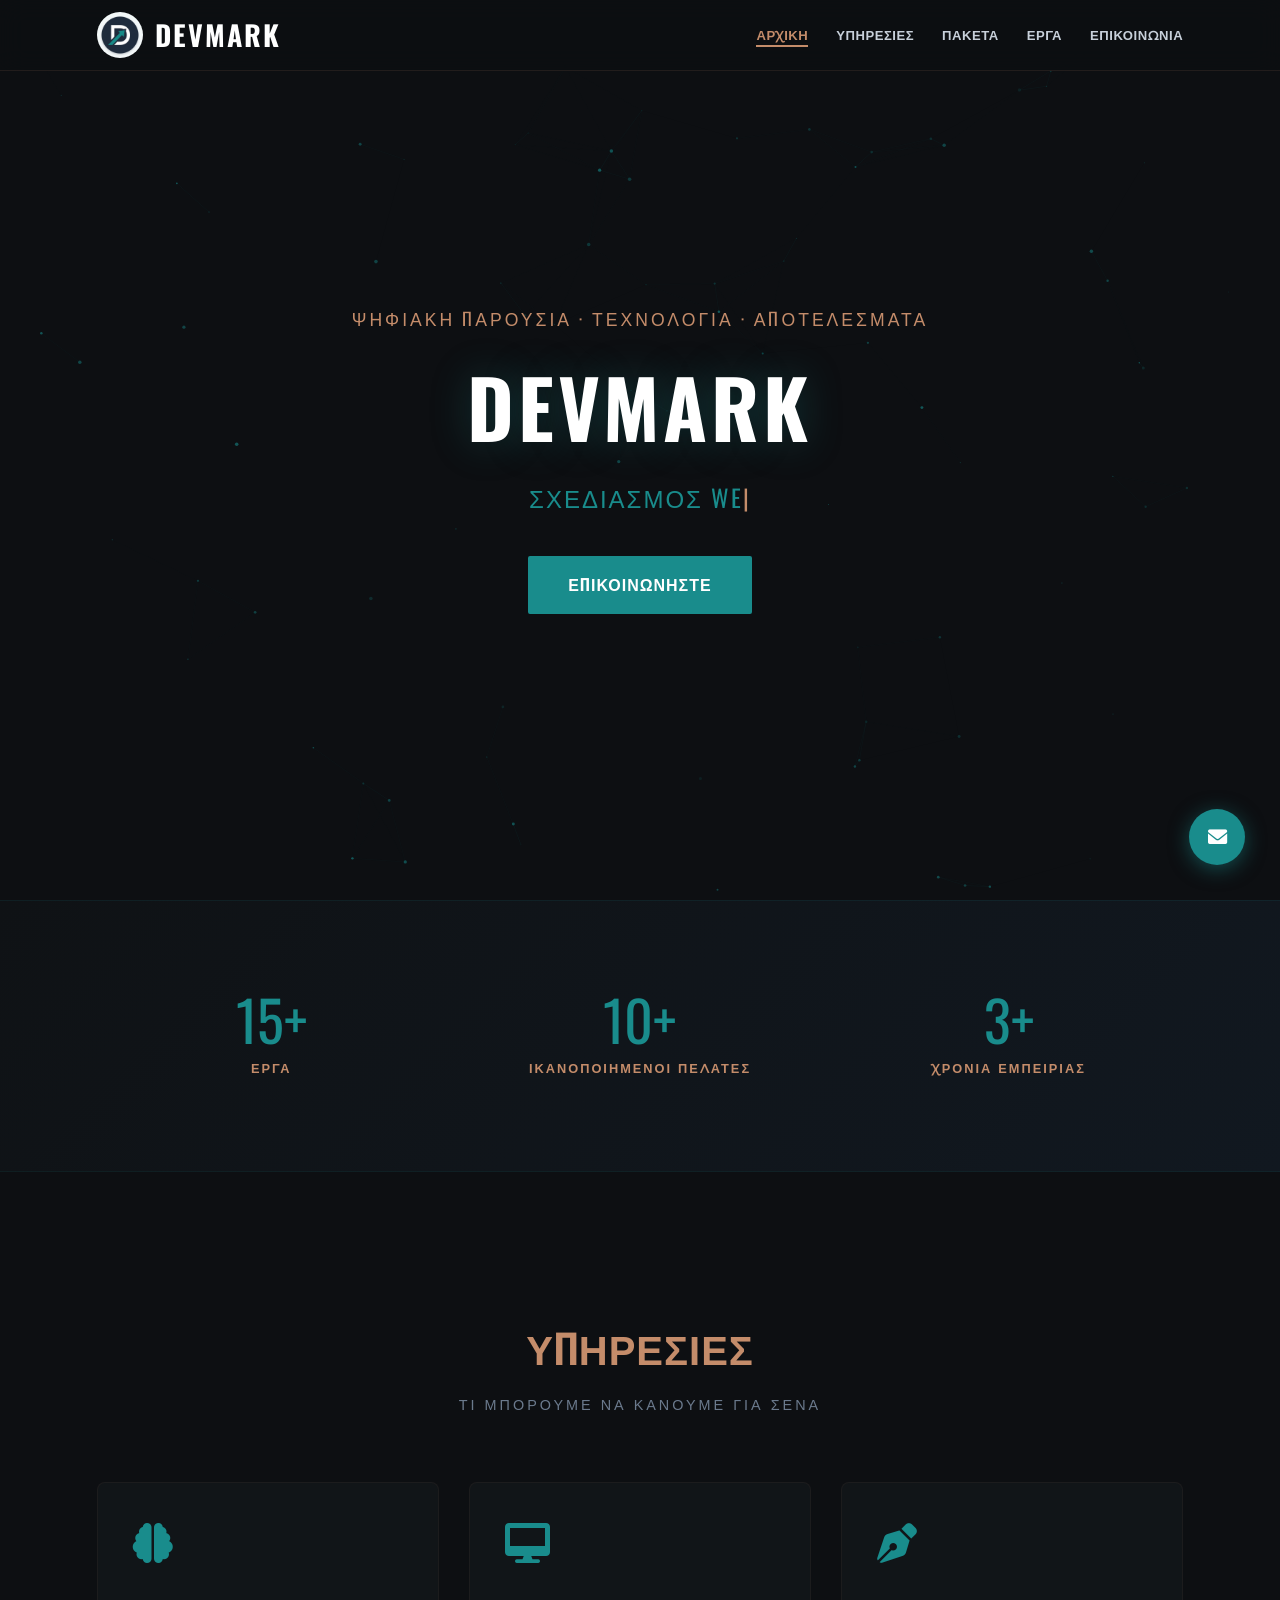
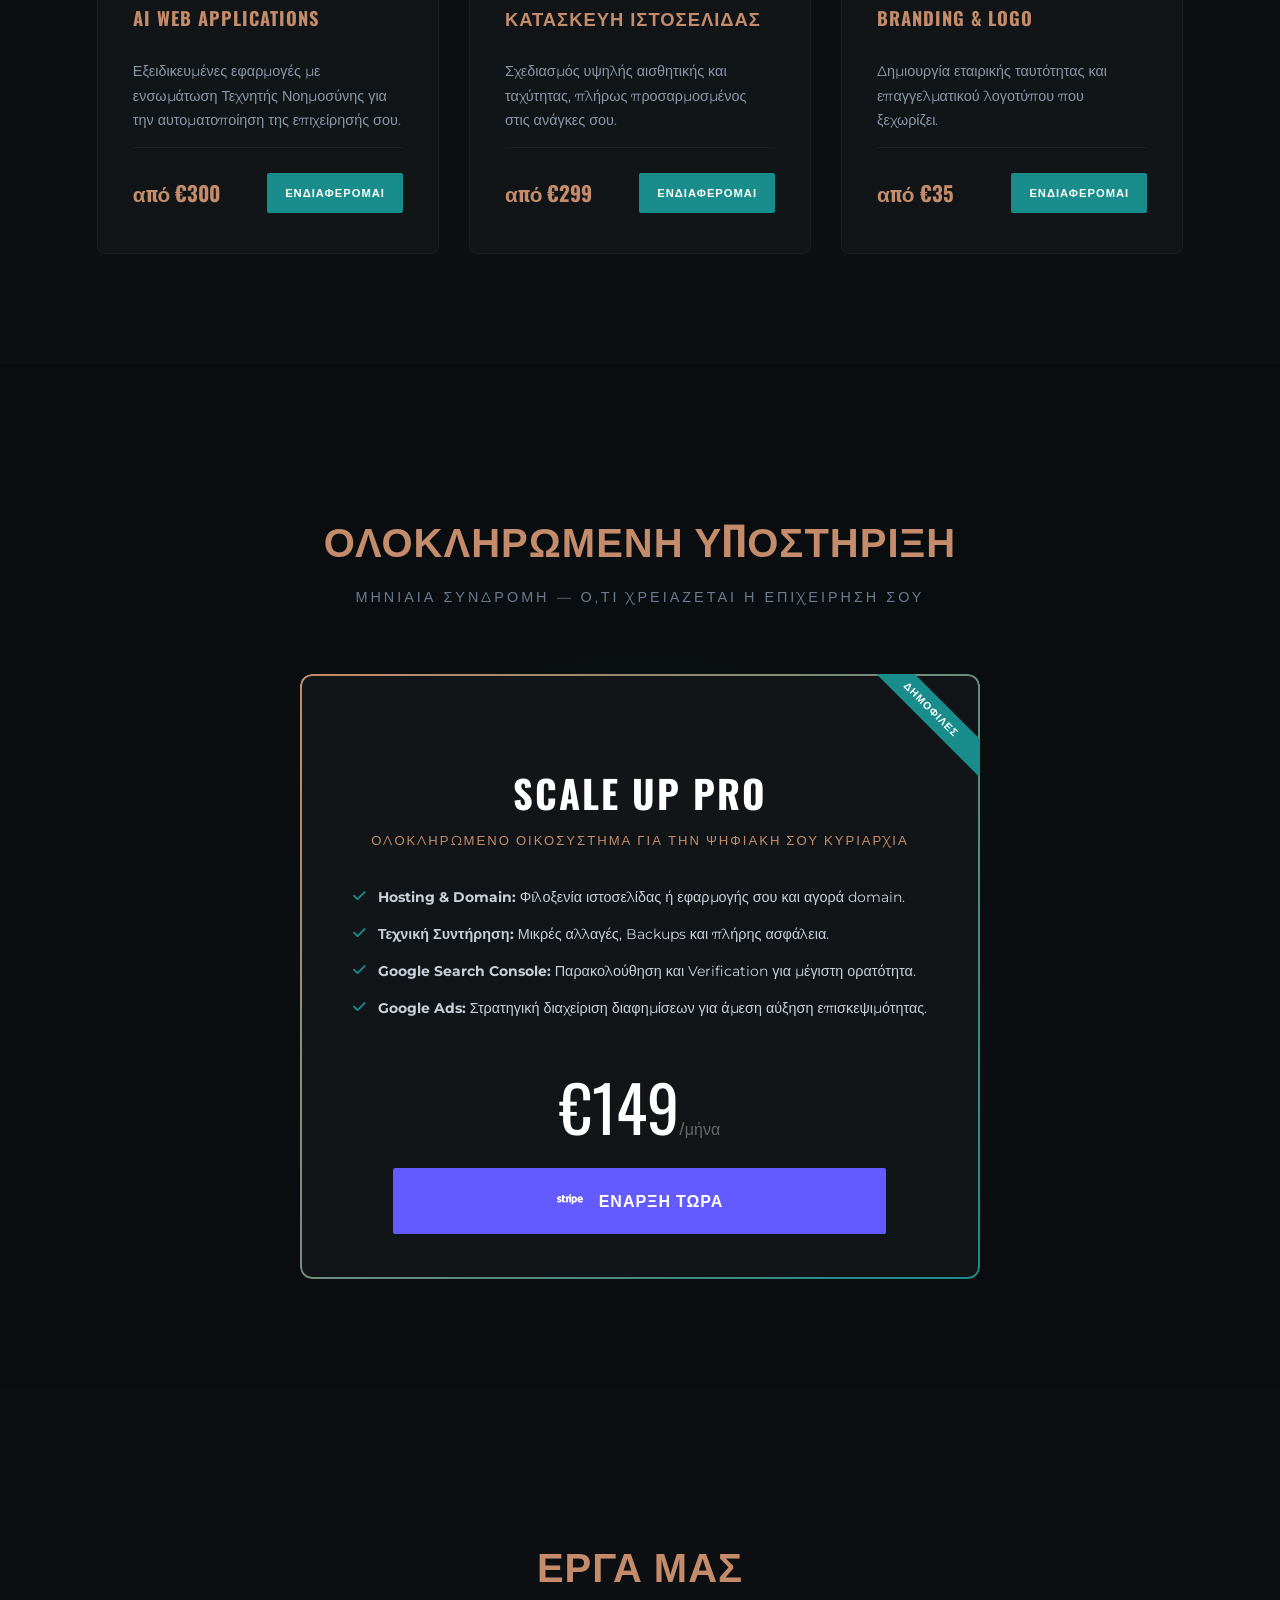
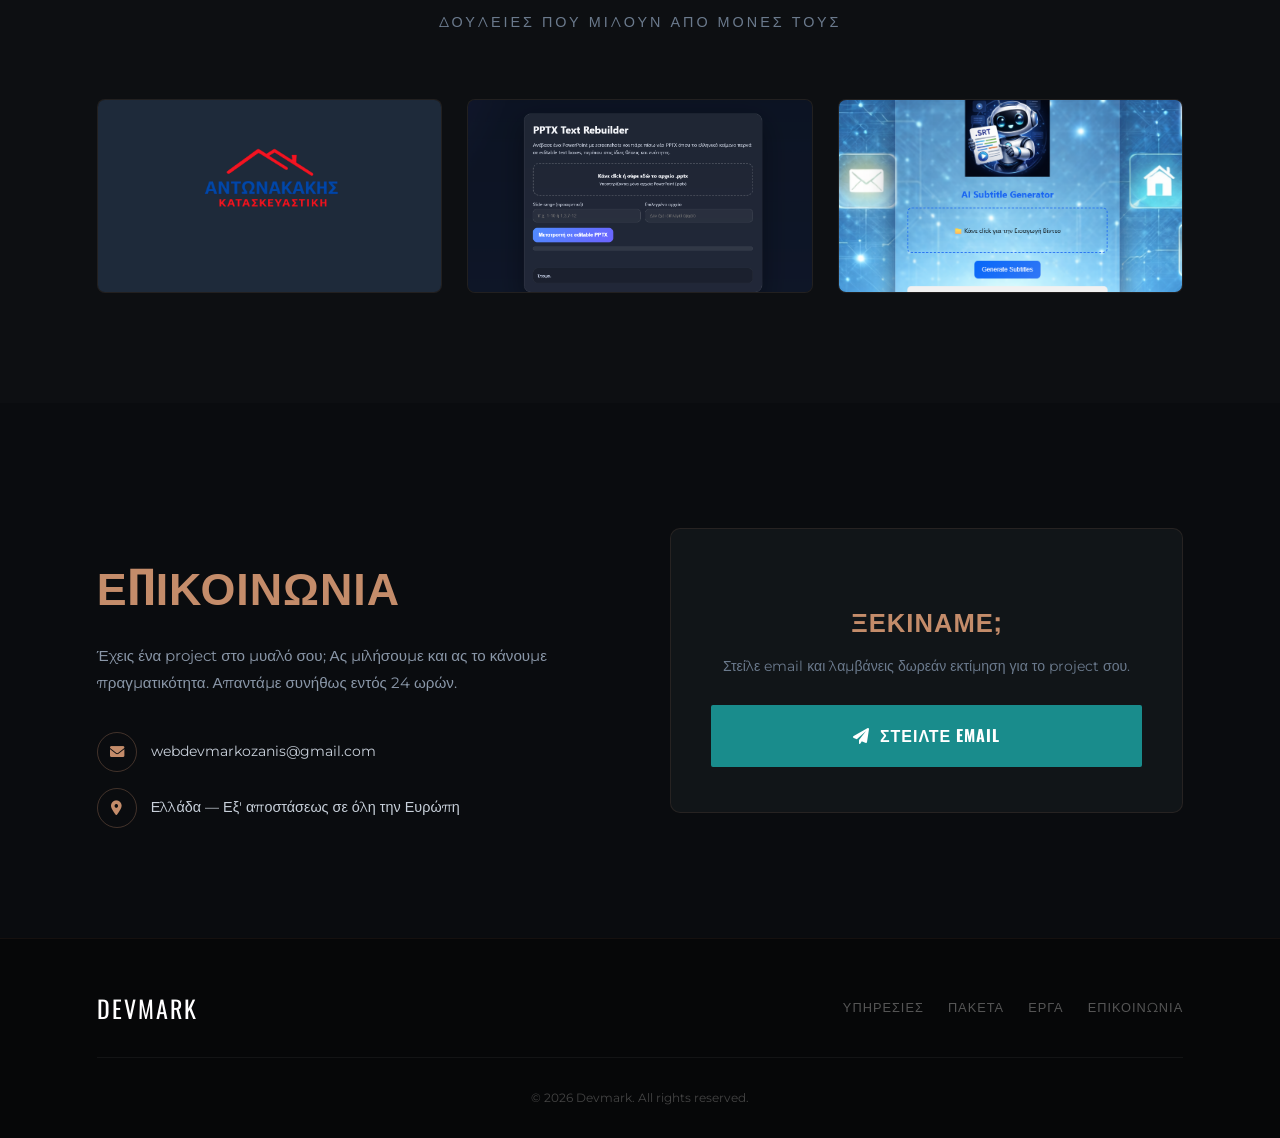
==== commit f034a0c6: "Update index.html" ====
--- a/index.html
+++ b/index.html
@@ -1173,3 +1173,4 @@
     </script>
 </body>
 </html>
+
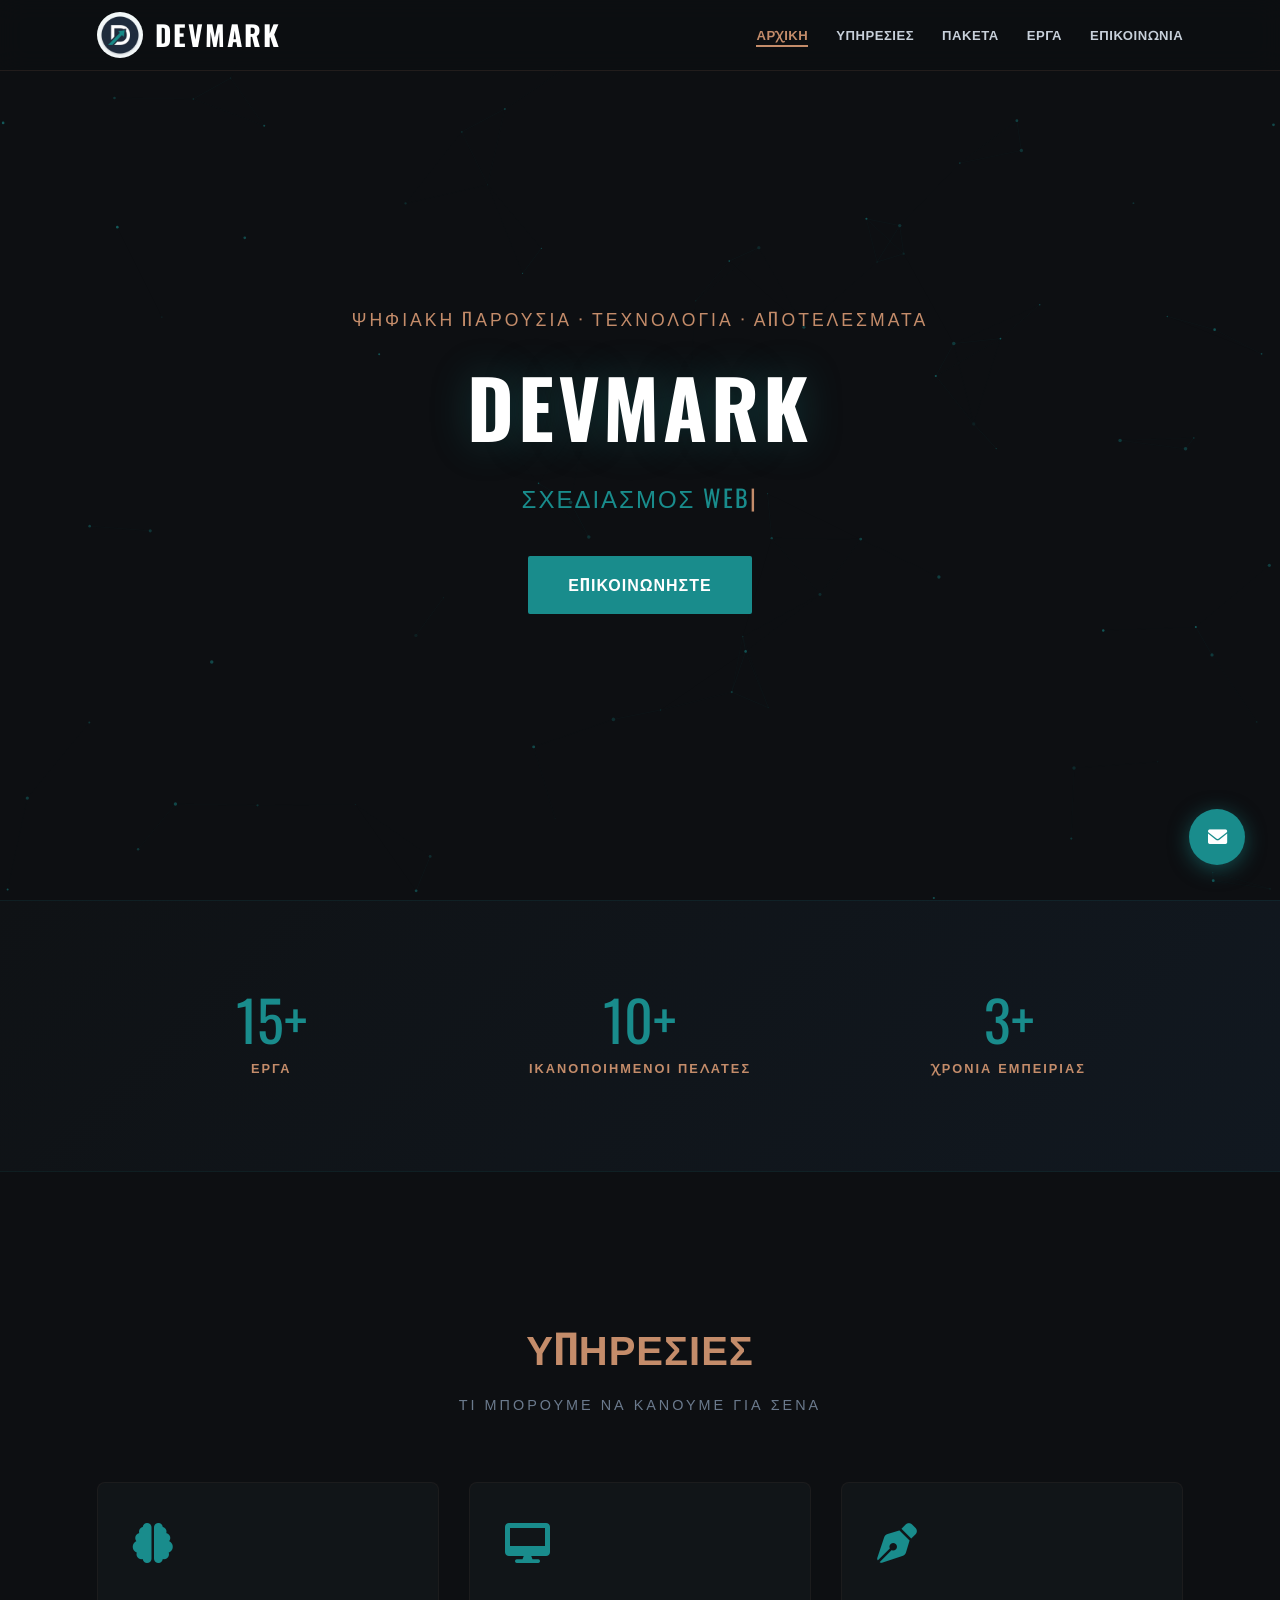
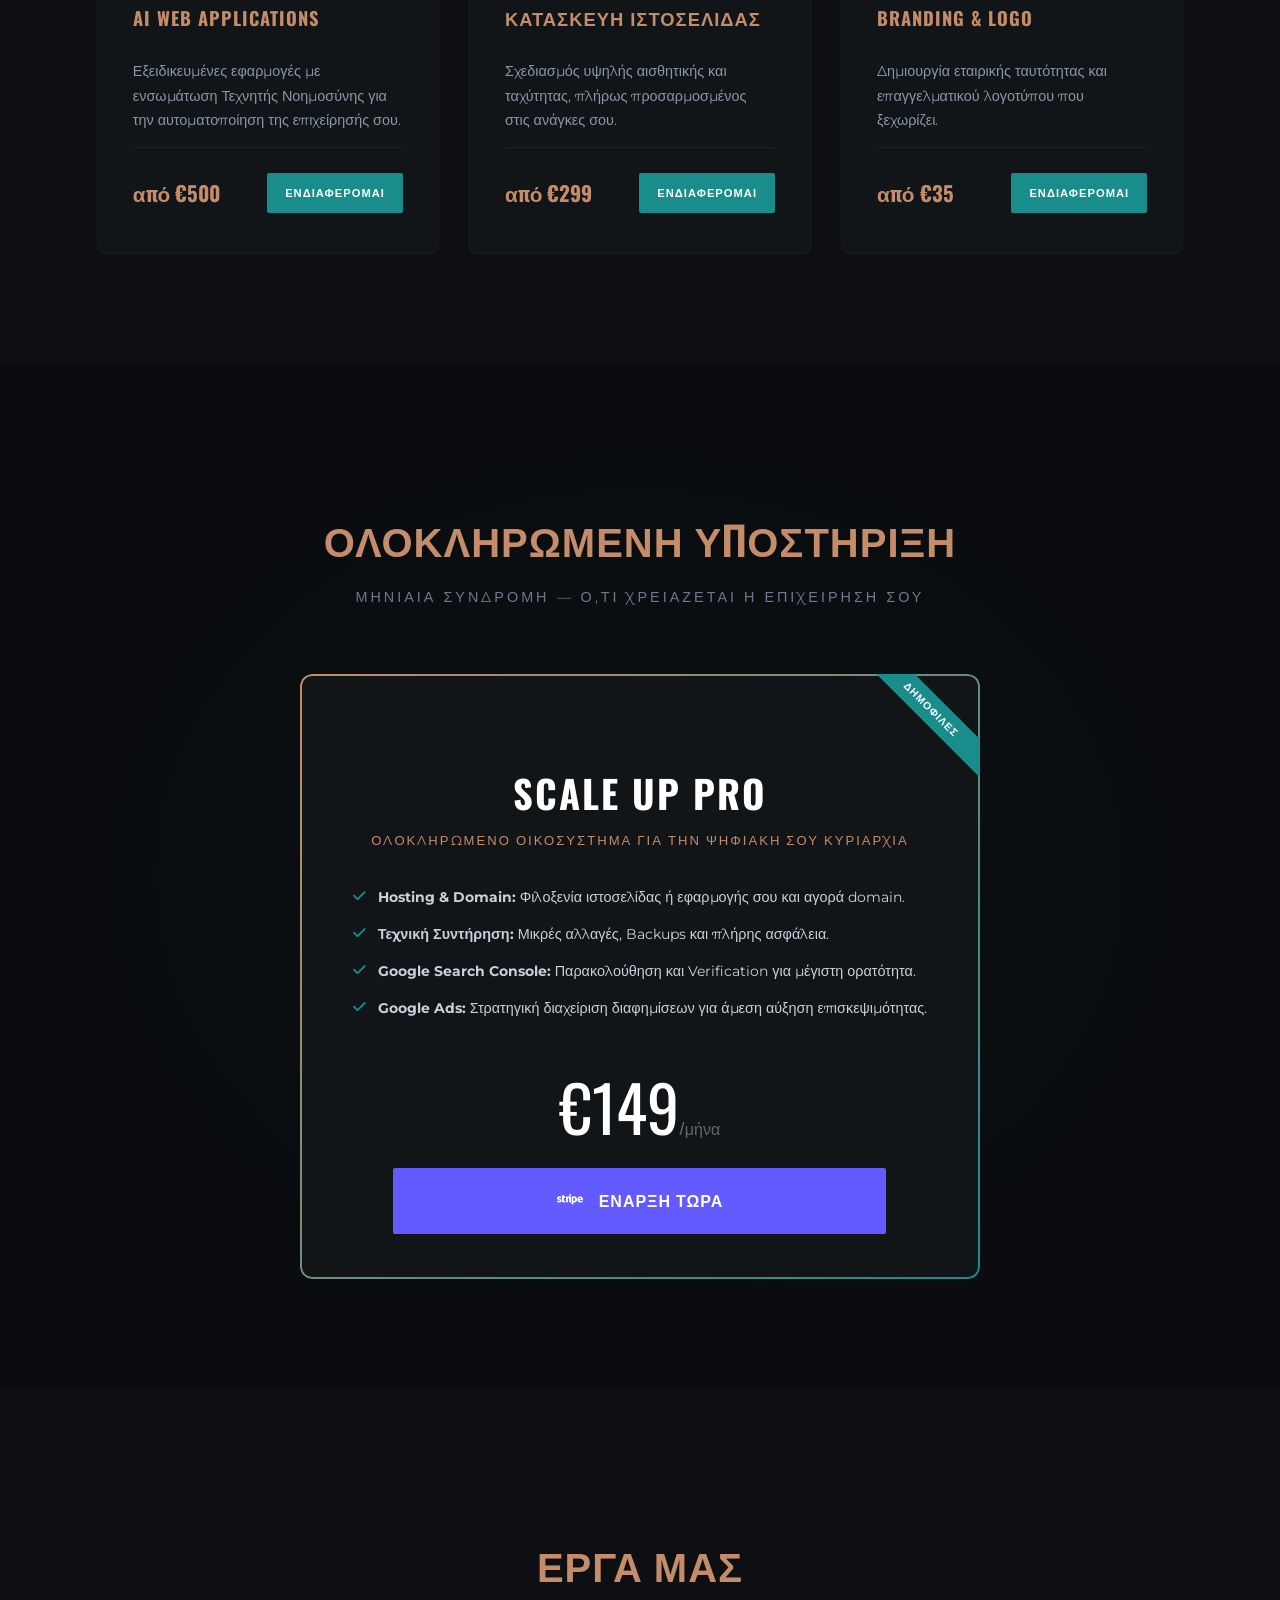
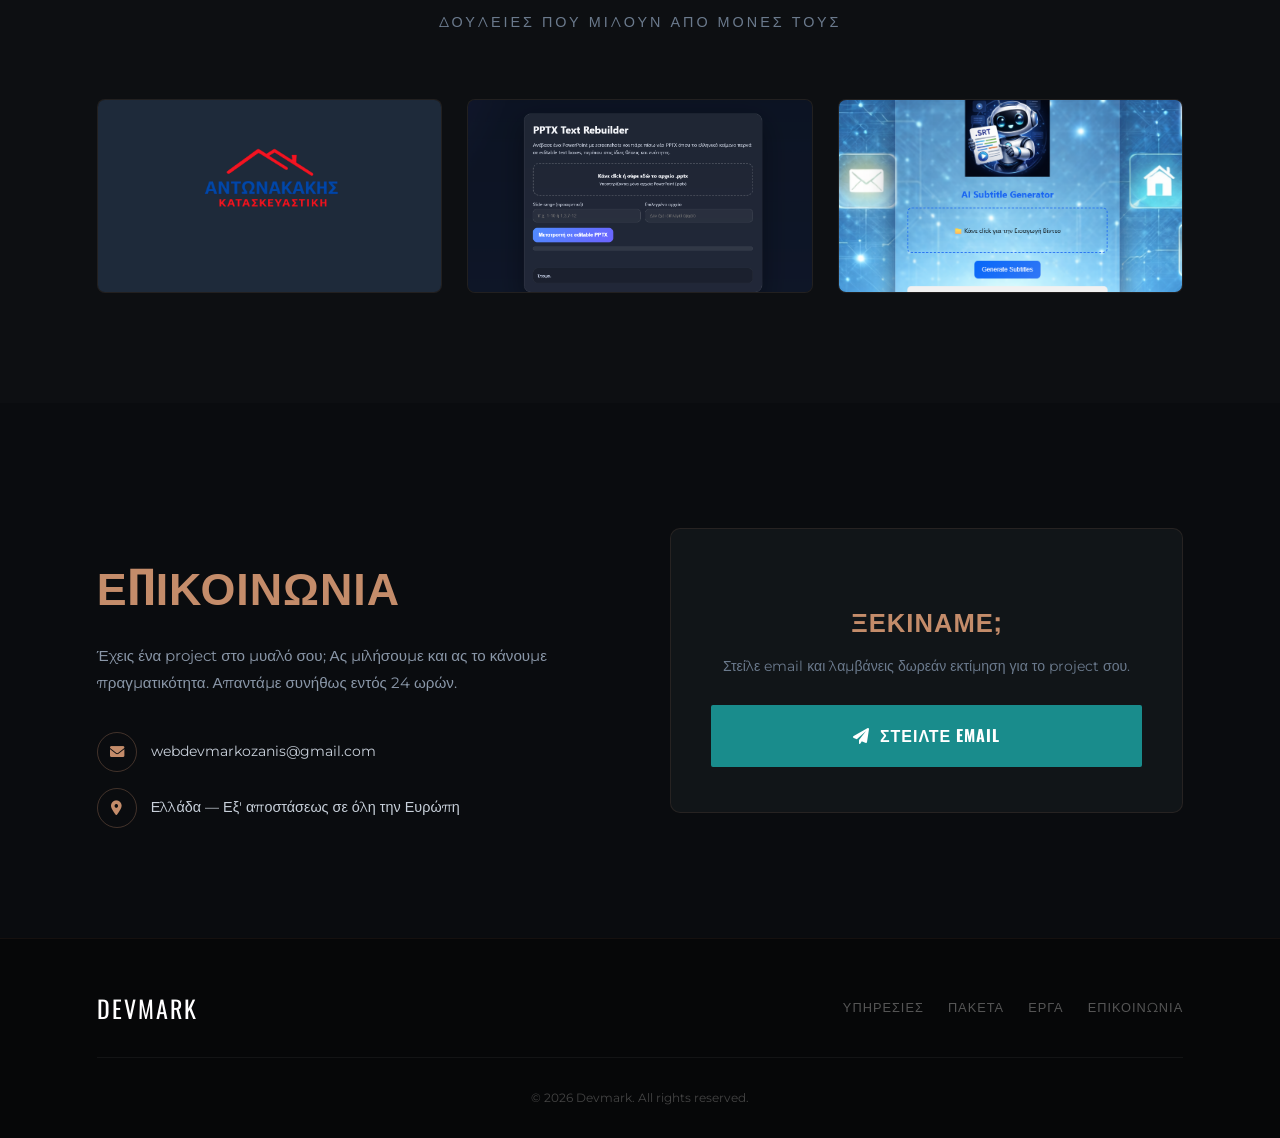
==== commit a1207688: "Update index.html" ====
--- a/index.html
+++ b/index.html
@@ -841,7 +841,7 @@
                     <h3>AI Web Applications</h3>
                     <p>Εξειδικευμένες εφαρμογές με ενσωμάτωση Τεχνητής Νοημοσύνης για την αυτοματοποίηση της επιχείρησής σου.</p>
                     <div class="service-card-footer">
-                        <div class="price-tag">από €300</div>
+                        <div class="price-tag">από €500</div>
                         <a href="https://mail.google.com/mail/?view=cm&fs=1&to=webdevmarkozanis@gmail.com&su=Ενδιαφέρον για AI Web Applications" target="_blank" class="btn" style="padding: 9px 16px; font-size: 0.7rem;">ΕΝΔΙΑΦΕΡΟΜΑΙ</a>
                     </div>
                 </div>
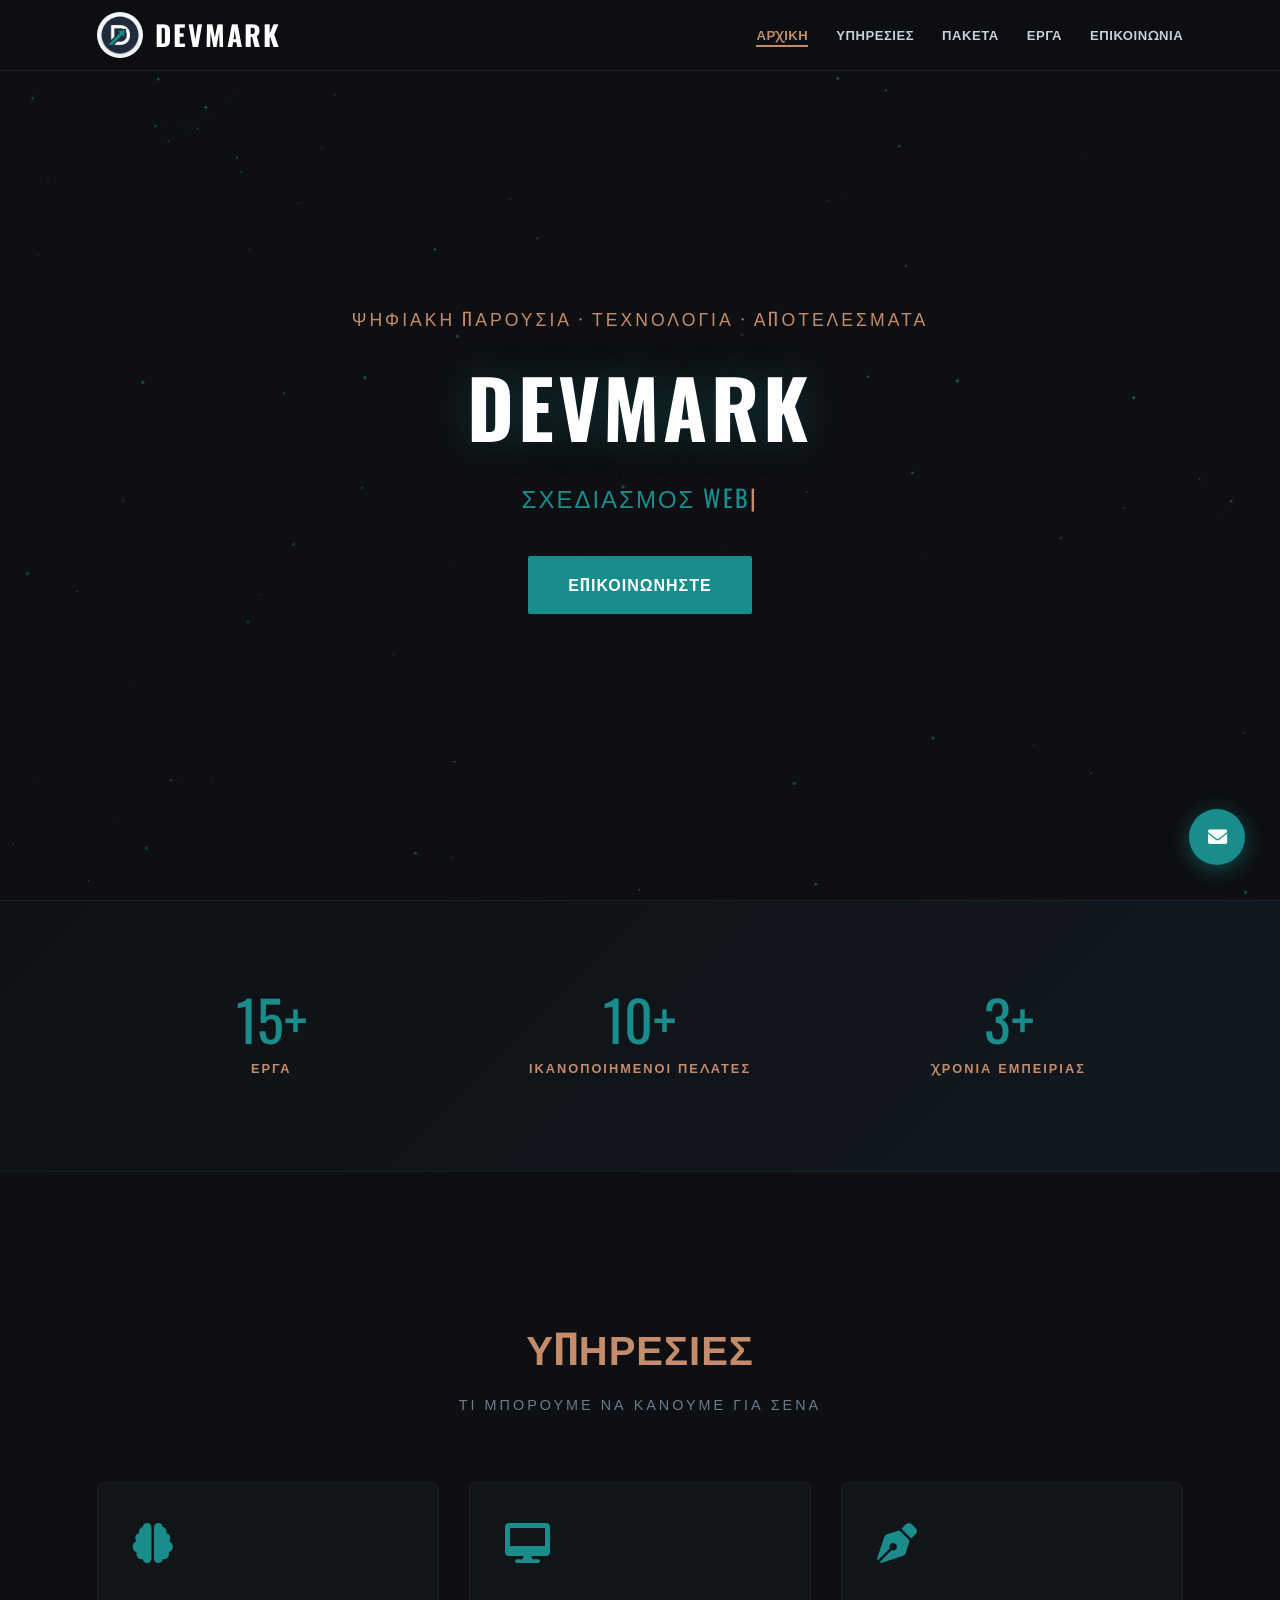
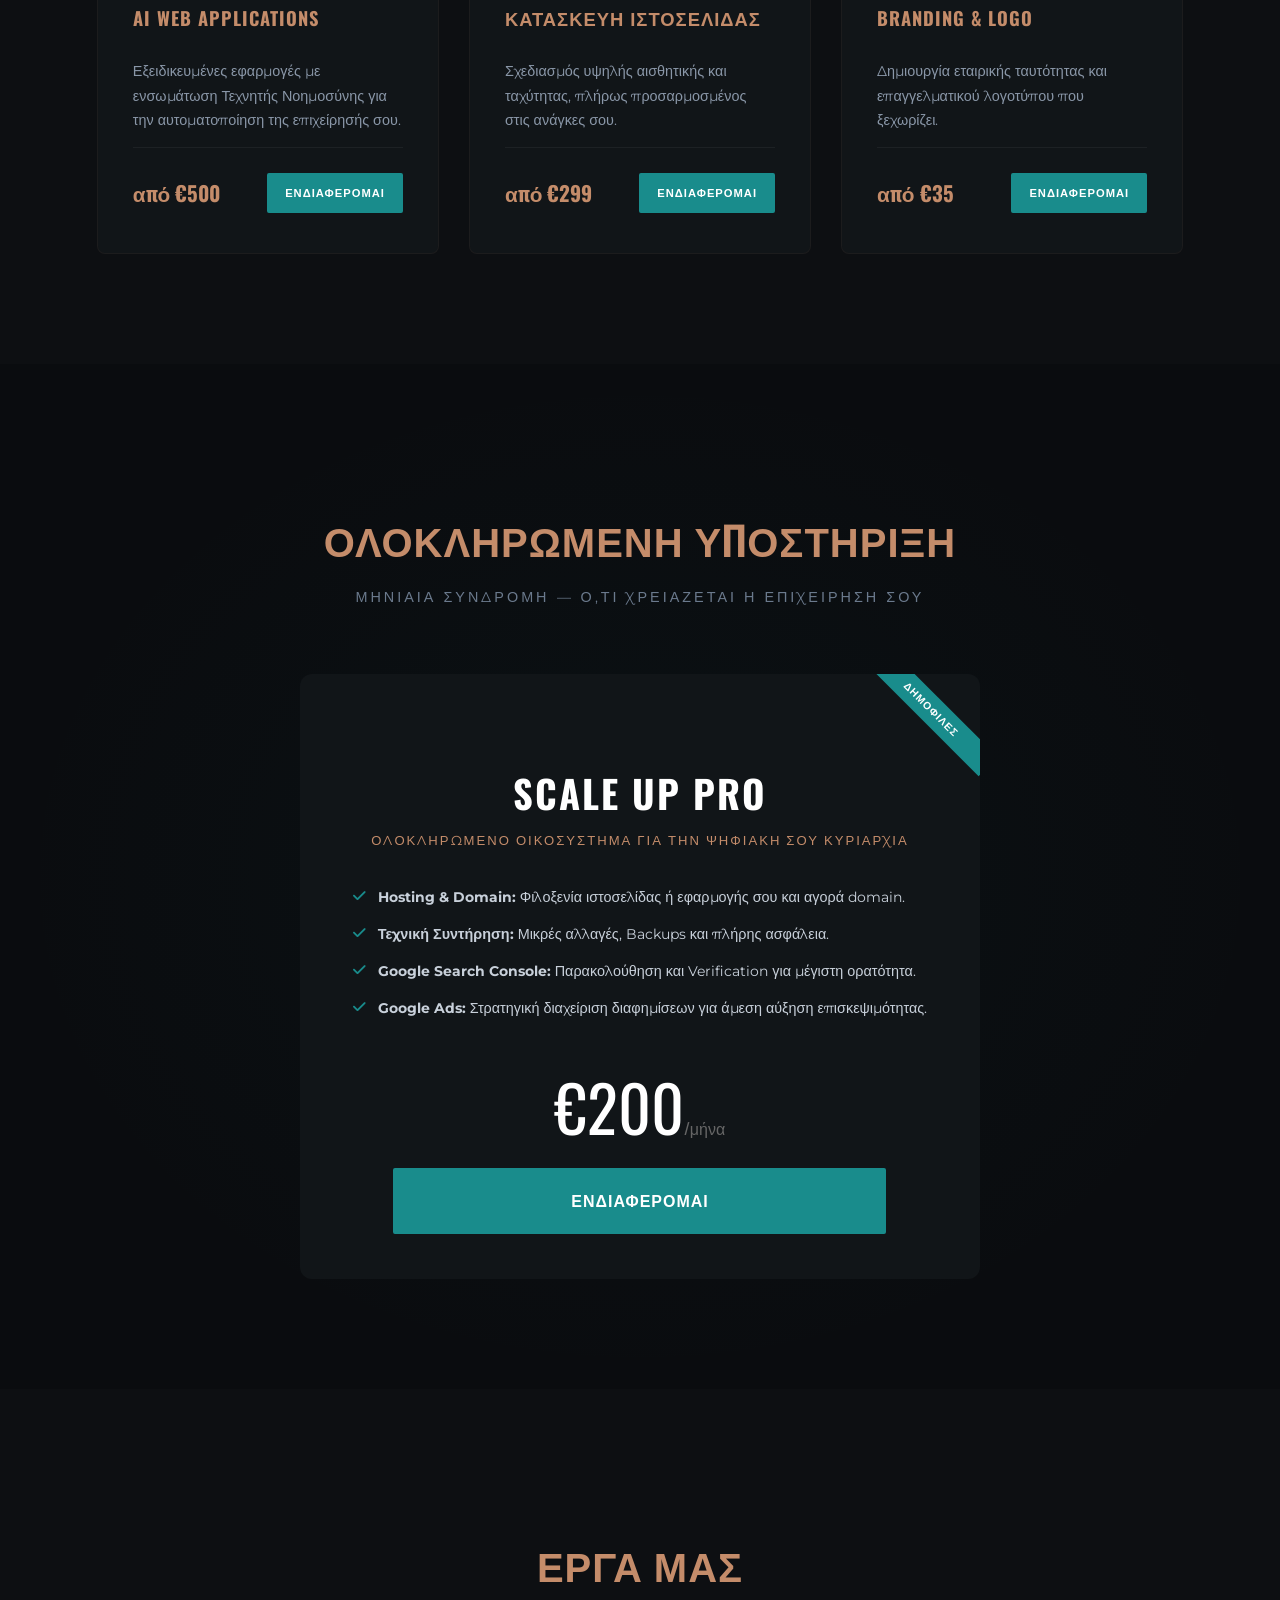
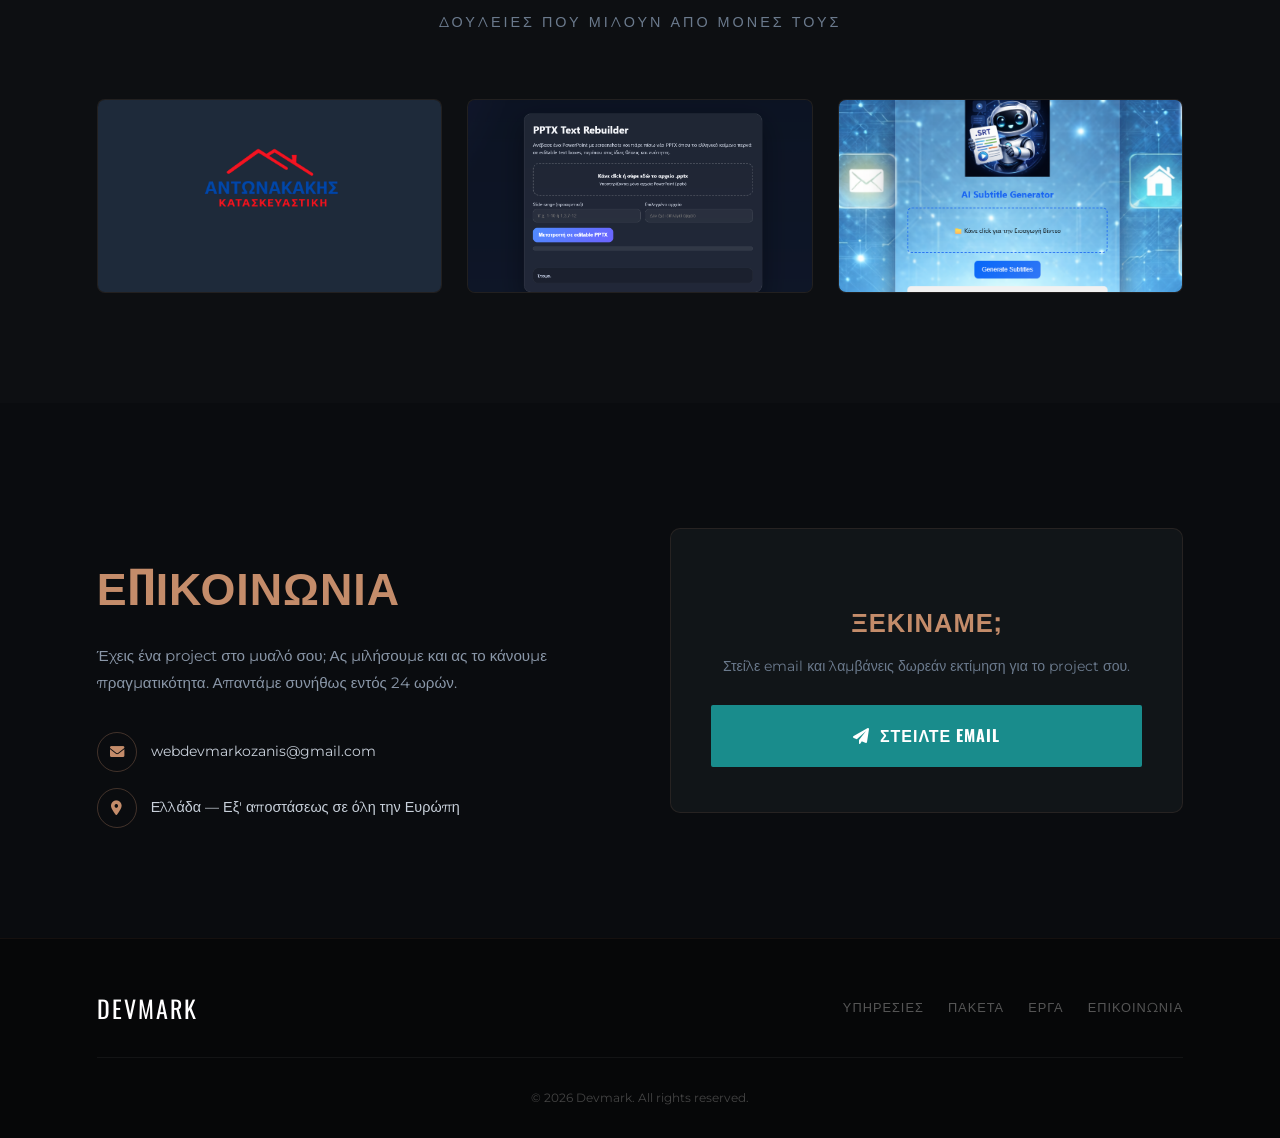
==== commit 44c920dd: "Add files via upload" ====
--- a/index.html
+++ b/index.html
@@ -407,18 +407,15 @@
             overflow: hidden;
         }
 
-        .pricing-card::before {
-            content: '';
-            position: absolute;
-            inset: 0;
+        .pricing-card {
+            max-width: 680px;
+            margin: 0 auto;
+            background: var(--card-bg);
+            padding: 50px 50px 45px;
             border-radius: 12px;
-            padding: 2px;
-            background: linear-gradient(135deg, var(--copper), var(--teal), var(--copper));
-            -webkit-mask: linear-gradient(#fff 0 0) content-box, linear-gradient(#fff 0 0);
-            -webkit-mask-composite: xor;
-            mask-composite: exclude;
-            animation: gradientBorder 4s linear infinite;
-            background-size: 200% 200%;
+            text-align: center;
+            position: relative;
+            overflow: hidden;
         }
 
         @keyframes gradientBorder {
@@ -894,10 +891,10 @@
                         <span><strong>Google Ads:</strong> Στρατηγική διαχείριση διαφημίσεων για άμεση αύξηση επισκεψιμότητας.</span>
                     </li>
                 </ul>
-                <div class="pricing-price">€149<span>/μήνα</span></div>
-                <a href="https://mail.google.com/mail/?view=cm&fs=1&to=webdevmarkozanis@gmail.com&su=Ενδιαφέρον για το Πακέτο Scale Up Pro" target="_blank" class="btn btn-stripe" style="width: 85%; padding: 18px;">
-                    <i class="fab fa-stripe" style="margin-right: 10px; font-size: 1.3rem;"></i> ΕΝΑΡΞΗ ΤΩΡΑ
-                </a>
+                <div class="pricing-price">€200<span>/μήνα</span></div>
+                <a href="https://mail.google.com/mail/?view=cm&fs=1&to=webdevmarkozanis@gmail.com&su=Ενδιαφέρον για το Πακέτο Scale Up Pro" target="_blank" class="btn" style="width: 85%; padding: 18px;">
+    ΕΝΔΙΑΦΕΡΟΜΑΙ
+</a>
             </div>
         </div>
     </section>
@@ -1173,4 +1170,3 @@
     </script>
 </body>
 </html>
-
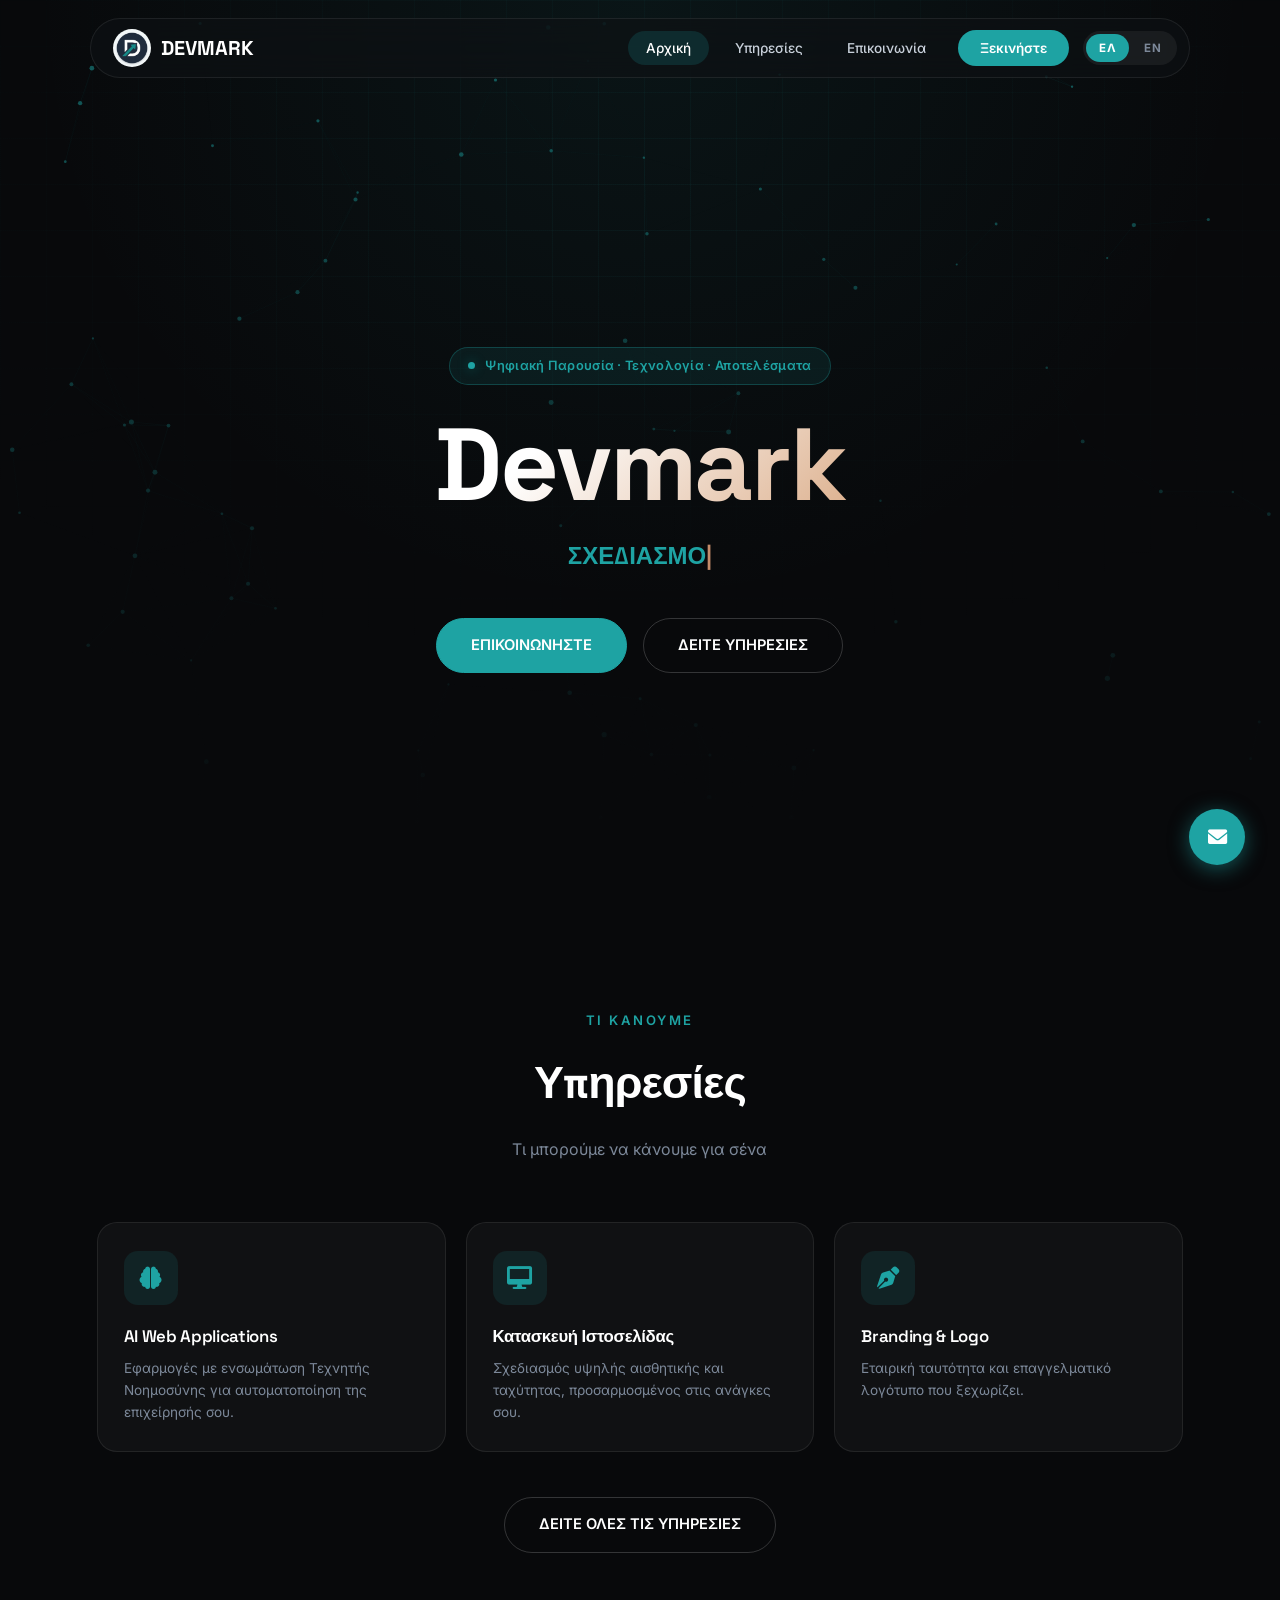
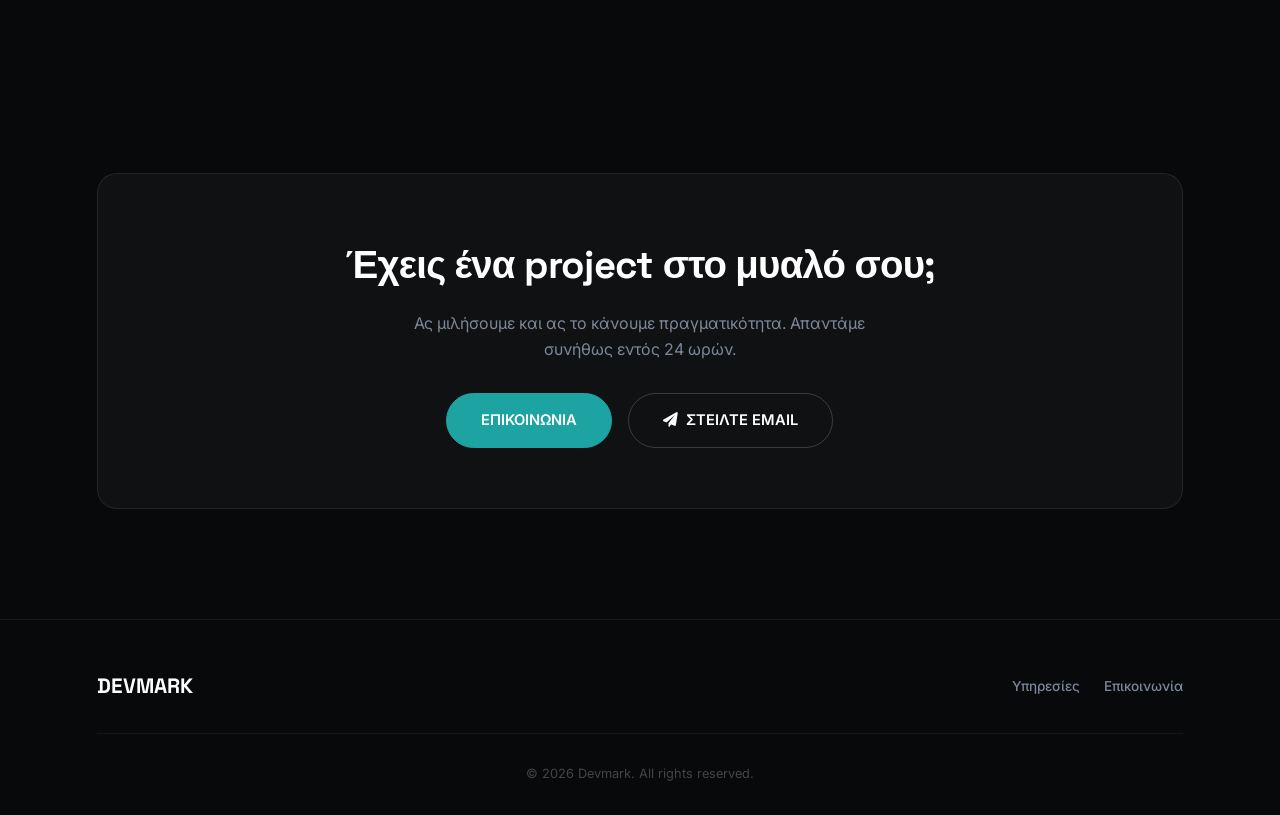
==== commit 717f6cc1: "Add files via upload commit message" ====
--- a/index.html
+++ b/index.html
@@ -4,788 +4,49 @@
     <meta charset="UTF-8">
     <meta name="viewport" content="width=device-width, initial-scale=1.0">
     <title>Devmark - AI Web Apps & Custom Design</title>
+    <meta name="description" content="Ψηφιακή παρουσία, AI εφαρμογές, κατασκευή ιστοσελίδων & branding. Devmark — τεχνολογία που φέρνει αποτελέσματα.">
     <link rel="preconnect" href="https://fonts.googleapis.com">
-    <link rel="stylesheet" href="https://fonts.googleapis.com/css2?family=Montserrat:wght@300;400;600;700&family=Oswald:wght@500;700&display=swap">
+    <link rel="stylesheet" href="https://fonts.googleapis.com/css2?family=Space+Grotesk:wght@500;600;700&family=Inter:wght@400;500;600;700;800&display=swap">
     <link rel="stylesheet" href="https://cdnjs.cloudflare.com/ajax/libs/font-awesome/6.0.0/css/all.min.css">
-    <style>
-        :root {
-            --copper: #c48c6a;
-            --copper-light: #d9a882;
-            --dark-blue: #1e2a3a;
-            --teal: #198c8c;
-            --teal-glow: rgba(25,140,140,0.4);
-            --dark-bg: #0d0f12;
-            --card-bg: #111518;
-            --light-text: #c8d0da;
-            --white: #ffffff;
-            --font-main: 'Montserrat', sans-serif;
-            --font-headings: 'Oswald', sans-serif;
-        }
-
-        *, *::before, *::after { box-sizing: border-box; }
-
-        ::-webkit-scrollbar { width: 6px; }
-        ::-webkit-scrollbar-track { background: var(--dark-bg); }
-        ::-webkit-scrollbar-thumb { background: var(--teal); border-radius: 3px; }
-
-        body {
-            font-family: var(--font-main);
-            background-color: var(--dark-bg);
-            color: var(--light-text);
-            margin: 0;
-            line-height: 1.6;
-            scroll-behavior: smooth;
-            overflow-x: hidden;
-        }
-
-        h1, h2, h3, h4 {
-            font-family: var(--font-headings);
-            text-transform: uppercase;
-            letter-spacing: 1px;
-            color: var(--copper);
-        }
-
-        a { text-decoration: none; color: inherit; transition: all 0.3s ease; }
-        ul { list-style: none; padding: 0; margin: 0; }
-
-        /* SCROLL PROGRESS */
-        #progress-bar {
-            position: fixed;
-            top: 0; left: 0;
-            height: 3px;
-            background: linear-gradient(90deg, var(--teal), var(--copper));
-            width: 0%;
-            z-index: 9999;
-            transition: width 0.1s linear;
-        }
-
-        /* HEADER */
-        header {
-            background: rgba(13, 15, 18, 0.92);
-            backdrop-filter: blur(12px);
-            -webkit-backdrop-filter: blur(12px);
-            padding: 12px 0;
-            position: fixed;
-            width: 100%;
-            top: 0;
-            z-index: 1000;
-            border-bottom: 1px solid rgba(196, 140, 106, 0.12);
-            transition: padding 0.3s ease;
-        }
-
-        header.scrolled { padding: 8px 0; }
-
-        header .container {
-            display: flex;
-            justify-content: space-between;
-            align-items: center;
-        }
-
-        .container {
-            width: 88%;
-            max-width: 1200px;
-            margin: 0 auto;
-            padding: 0 20px;
-        }
-
-        .logo { display: flex; align-items: center; gap: 12px; }
-        .logo-img { height: 46px; width: auto; border-radius: 50%; }
-        .logo span {
-            font-family: var(--font-headings);
-            font-size: 1.75rem;
-            color: var(--white);
-            font-weight: 700;
-            letter-spacing: 2px;
-        }
-
-        /* DESKTOP NAV */
-        nav ul { display: flex; gap: 28px; }
-        nav a {
-            font-size: 0.82rem;
-            text-transform: uppercase;
-            font-weight: 600;
-            letter-spacing: 0.5px;
-            position: relative;
-            padding-bottom: 4px;
-        }
-        nav a::after {
-            content: '';
-            position: absolute;
-            bottom: 0; left: 0;
-            width: 0; height: 2px;
-            background: var(--copper);
-            transition: width 0.3s ease;
-        }
-        nav a:hover::after, nav a.active::after { width: 100%; }
-        nav a:hover, nav a.active { color: var(--copper); }
-
-        /* HAMBURGER */
-        .hamburger {
-            display: none;
-            flex-direction: column;
-            gap: 5px;
-            cursor: pointer;
-            padding: 5px;
-            z-index: 1100;
-        }
-        .hamburger span {
-            display: block;
-            width: 25px; height: 2px;
-            background: var(--light-text);
-            border-radius: 2px;
-            transition: all 0.3s ease;
-        }
-        .hamburger.open span:nth-child(1) { transform: rotate(45deg) translate(5px, 5px); }
-        .hamburger.open span:nth-child(2) { opacity: 0; }
-        .hamburger.open span:nth-child(3) { transform: rotate(-45deg) translate(5px, -5px); }
-
-        /* MOBILE NAV */
-        .mobile-nav {
-            display: none;
-            position: fixed;
-            top: 0; left: 0; right: 0; bottom: 0;
-            background: rgba(9,11,13,0.97);
-            z-index: 1050;
-            flex-direction: column;
-            justify-content: center;
-            align-items: center;
-            gap: 35px;
-        }
-        .mobile-nav.open { display: flex; }
-        .mobile-nav a {
-            font-family: var(--font-headings);
-            font-size: 2rem;
-            color: var(--light-text);
-            text-transform: uppercase;
-            letter-spacing: 2px;
-            transition: color 0.3s ease;
-        }
-        .mobile-nav a:hover { color: var(--copper); }
-
-        /* HERO */
-        #hero {
-            height: 100vh;
-            display: flex;
-            align-items: center;
-            justify-content: center;
-            text-align: center;
-            position: relative;
-            overflow: hidden;
-        }
-
-        #hero-canvas {
-            position: absolute;
-            top: 0; left: 0;
-            width: 100%; height: 100%;
-            z-index: 1;
-        }
-
-        #hero .container {
-            position: relative;
-            z-index: 2;
-        }
-
-        #hero h1 {
-            font-size: 5rem;
-            color: var(--white);
-            margin: 0 0 8px 0;
-            letter-spacing: 4px;
-            text-shadow: 0 0 40px rgba(25,140,140,0.3);
-        }
-
-        .hero-tagline {
-            font-family: var(--font-headings);
-            font-size: 1.1rem;
-            color: var(--copper);
-            font-weight: 400;
-            margin-bottom: 10px;
-            letter-spacing: 3px;
-            text-transform: uppercase;
-        }
-
-        .typewriter-wrap {
-            font-family: var(--font-headings);
-            font-size: 1.5rem;
-            color: var(--teal);
-            min-height: 2rem;
-            margin-bottom: 40px;
-            letter-spacing: 2px;
-        }
-
-        #typewriter::after {
-            content: '|';
-            animation: blink 0.8s infinite;
-            color: var(--copper);
-        }
-
-        @keyframes blink { 0%,100% { opacity: 1; } 50% { opacity: 0; } }
-
-        /* BTN */
-        .btn {
-            display: inline-block;
-            padding: 14px 38px;
-            background-color: var(--teal);
-            color: var(--white);
-            border: 2px solid var(--teal);
-            font-family: var(--font-headings);
-            text-transform: uppercase;
-            font-weight: 700;
-            cursor: pointer;
-            transition: all 0.3s ease;
-            letter-spacing: 1px;
-            border-radius: 2px;
-        }
-        .btn:hover {
-            background: transparent;
-            color: var(--teal);
-            transform: translateY(-3px);
-            box-shadow: 0 8px 25px rgba(25,140,140,0.25);
-        }
-        .btn-outline {
-            background: transparent;
-            border-color: var(--copper);
-            color: var(--copper);
-        }
-        .btn-outline:hover {
-            background: var(--copper);
-            color: var(--dark-bg);
-            box-shadow: 0 8px 25px rgba(196,140,106,0.25);
-        }
-        .btn-stripe { background: #635bff; border-color: #635bff; }
-        .btn-stripe:hover { color: #635bff; background: transparent; box-shadow: 0 8px 25px rgba(99,91,255,0.3); }
-
-        /* STATS */
-        #stats {
-            padding: 70px 0;
-            background: linear-gradient(135deg, #0f1215 0%, #111820 100%);
-            border-top: 1px solid rgba(25,140,140,0.1);
-            border-bottom: 1px solid rgba(25,140,140,0.1);
-        }
-
-        .stats-grid {
-            display: grid;
-            grid-template-columns: repeat(3, 1fr);
-            gap: 20px;
-            text-align: center;
-        }
-
-        .stat-item { padding: 20px; }
-
-        .stat-number {
-            font-family: var(--font-headings);
-            font-size: 3.5rem;
-            color: var(--teal);
-            line-height: 1;
-            margin-bottom: 8px;
-            display: block;
-        }
-
-        .stat-label {
-            font-size: 0.8rem;
-            text-transform: uppercase;
-            letter-spacing: 2px;
-            color: var(--copper);
-            font-weight: 600;
-        }
-
-        /* SECTIONS */
-        #services, #portfolio, #contact { padding: 110px 0; }
-
-        .section-title {
-            text-align: center;
-            font-size: 2.5rem;
-            margin-bottom: 15px;
-        }
-
-        .section-subtitle {
-            text-align: center;
-            color: #6b7a8d;
-            font-size: 0.9rem;
-            text-transform: uppercase;
-            letter-spacing: 3px;
-            margin-bottom: 65px;
-            display: block;
-        }
-
-        /* SERVICE CARDS */
-        .services-grid {
-            display: grid;
-            grid-template-columns: repeat(auto-fit, minmax(300px, 1fr));
-            gap: 30px;
-        }
-
-        .service-card {
-            background: var(--card-bg);
-            padding: 40px 35px;
-            border-radius: 8px;
-            transition: all 0.4s ease;
-            display: flex;
-            flex-direction: column;
-            border: 1px solid rgba(196, 140, 106, 0.06);
-            position: relative;
-            overflow: hidden;
-        }
-
-        .service-card::before {
-            content: '';
-            position: absolute;
-            top: 0; left: 0; right: 0;
-            height: 2px;
-            background: linear-gradient(90deg, transparent, var(--teal), transparent);
-            opacity: 0;
-            transition: opacity 0.4s ease;
-        }
-
-        .service-card:hover {
-            transform: translateY(-8px);
-            border-color: rgba(25,140,140,0.3);
-            box-shadow: 0 20px 50px rgba(0,0,0,0.4), 0 0 30px rgba(25,140,140,0.08);
-        }
-
-        .service-card:hover::before { opacity: 1; }
-
-        .service-icon {
-            font-size: 2.5rem;
-            color: var(--teal);
-            margin-bottom: 22px;
-            transition: transform 0.3s ease;
-        }
-
-        .service-card:hover .service-icon { transform: scale(1.1); }
-
-        .service-card h3 {
-            font-size: 1.15rem;
-            margin-bottom: 12px;
-            color: var(--copper);
-        }
-
-        .service-card p {
-            font-size: 0.9rem;
-            color: #8a97a8;
-            line-height: 1.7;
-        }
-
-        .service-card-footer {
-            display: flex;
-            justify-content: space-between;
-            align-items: center;
-            margin-top: auto;
-            padding-top: 25px;
-            border-top: 1px solid rgba(255,255,255,0.05);
-        }
-
-        .price-tag {
-            color: var(--copper);
-            font-weight: 700;
-            font-family: var(--font-headings);
-            font-size: 1.3rem;
-        }
-
-        /* PRICING */
-        #pricing {
-            padding: 110px 0;
-            background: #0a0c0f;
-            position: relative;
-        }
-
-        #pricing::before {
-            content: '';
-            position: absolute;
-            top: 0; left: 0; right: 0; bottom: 0;
-            background: radial-gradient(ellipse at center, rgba(25,140,140,0.04) 0%, transparent 70%);
-            pointer-events: none;
-        }
-
-        .pricing-card {
-            max-width: 680px;
-            margin: 0 auto;
-            background: var(--card-bg);
-            padding: 50px 50px 45px;
-            border-radius: 12px;
-            text-align: center;
-            position: relative;
-            overflow: hidden;
-        }
-
-        .pricing-card {
-            max-width: 680px;
-            margin: 0 auto;
-            background: var(--card-bg);
-            padding: 50px 50px 45px;
-            border-radius: 12px;
-            text-align: center;
-            position: relative;
-            overflow: hidden;
-        }
-
-        @keyframes gradientBorder {
-            0% { background-position: 0% 50%; }
-            50% { background-position: 100% 50%; }
-            100% { background-position: 0% 50%; }
-        }
-
-        .pricing-badge {
-            position: absolute;
-            top: 22px; right: -32px;
-            background: var(--teal);
-            color: white;
-            padding: 5px 45px;
-            transform: rotate(45deg);
-            font-size: 0.65rem;
-            font-weight: 700;
-            letter-spacing: 1px;
-            font-family: var(--font-headings);
-        }
-
-        .pricing-card h3 {
-            color: var(--white);
-            font-size: 2.4rem;
-            letter-spacing: 2px;
-            margin-bottom: 6px;
-        }
-
-        .pricing-subtitle {
-            color: var(--copper);
-            font-size: 0.82rem;
-            text-transform: uppercase;
-            letter-spacing: 2px;
-            margin-bottom: 35px;
-            display: block;
-        }
-
-        .pricing-features {
-            text-align: left;
-            margin-bottom: 40px;
-            display: inline-block;
-        }
-
-        .pricing-features li {
-            margin-bottom: 14px;
-            font-size: 0.9rem;
-            color: var(--light-text);
-            display: flex;
-            align-items: flex-start;
-            gap: 12px;
-        }
-
-        .pricing-features li i {
-            color: var(--teal);
-            margin-top: 3px;
-            flex-shrink: 0;
-        }
-
-        .pricing-price {
-            font-size: 4rem;
-            color: var(--white);
-            margin-bottom: 30px;
-            font-family: var(--font-headings);
-            line-height: 1;
-        }
-
-        .pricing-price span {
-            font-size: 1rem;
-            color: #666;
-            font-weight: 400;
-        }
-
-        /* PORTFOLIO */
-        .portfolio-grid {
-            display: grid;
-            grid-template-columns: repeat(auto-fit, minmax(340px, 1fr));
-            gap: 25px;
-        }
-
-        .portfolio-item {
-            position: relative;
-            border-radius: 8px;
-            overflow: hidden;
-            aspect-ratio: 16 / 9;
-            background: #14171a;
-            border: 1px solid rgba(196, 140, 106, 0.08);
-            cursor: pointer;
-        }
-
-        .portfolio-item img {
-            width: 100%;
-            height: 100%;
-            object-fit: cover;
-            transition: transform 0.6s ease;
-        }
-
-        .portfolio-item:hover img { transform: scale(1.08); }
-
-        .portfolio-overlay {
-            position: absolute;
-            top: 0; left: 0; width: 100%; height: 100%;
-            background: linear-gradient(to top, rgba(10,15,20,0.95) 0%, rgba(10,15,20,0.6) 100%);
-            display: flex;
-            flex-direction: column;
-            justify-content: flex-end;
-            align-items: flex-start;
-            opacity: 0;
-            transition: opacity 0.4s ease;
-            padding: 28px;
-        }
-
-        .portfolio-item:hover .portfolio-overlay { opacity: 1; }
-
-        .portfolio-overlay h3 {
-            font-size: 1.2rem;
-            margin-bottom: 4px;
-            color: var(--white);
-        }
-
-        .portfolio-overlay p {
-            font-size: 0.78rem;
-            color: var(--teal);
-            text-transform: uppercase;
-            letter-spacing: 2px;
-            margin-bottom: 16px;
-        }
-
-        /* CONTACT */
-        #contact { background: #0a0c0f; }
-
-        .contact-wrapper {
-            display: grid;
-            grid-template-columns: 1fr 1fr;
-            gap: 60px;
-            align-items: center;
-        }
-
-        .contact-info h2 {
-            font-size: 2.8rem;
-            margin-bottom: 20px;
-        }
-
-        .contact-info p {
-            color: #8a97a8;
-            font-size: 0.95rem;
-            line-height: 1.8;
-            margin-bottom: 35px;
-        }
-
-        .contact-details {
-            display: flex;
-            flex-direction: column;
-            gap: 16px;
-        }
-
-        .contact-detail-item {
-            display: flex;
-            align-items: center;
-            gap: 14px;
-            font-size: 0.9rem;
-        }
-
-        .contact-detail-item i {
-            width: 40px; height: 40px;
-            border-radius: 50%;
-            border: 1px solid rgba(196,140,106,0.3);
-            display: flex; align-items: center; justify-content: center;
-            color: var(--copper);
-            font-size: 0.9rem;
-            flex-shrink: 0;
-        }
-
-        .contact-cta {
-            background: var(--card-bg);
-            border: 1px solid rgba(196,140,106,0.12);
-            border-radius: 10px;
-            padding: 45px 40px;
-            text-align: center;
-        }
-
-        .contact-cta h3 {
-            font-size: 1.6rem;
-            margin-bottom: 12px;
-        }
-
-        .contact-cta p {
-            color: #6b7a8d;
-            font-size: 0.88rem;
-            margin-bottom: 28px;
-        }
-
-        /* FADE IN */
-        .fade-in-up {
-            opacity: 0;
-            transform: translateY(30px);
-            transition: opacity 0.7s ease-out, transform 0.7s ease-out;
-        }
-        .fade-in-up.active { opacity: 1; transform: translateY(0); }
-
-        .delay-1 { transition-delay: 0.1s; }
-        .delay-2 { transition-delay: 0.2s; }
-        .delay-3 { transition-delay: 0.3s; }
-
-        /* FLOATING BUTTON */
-        .fab-btn {
-            position: fixed;
-            bottom: 35px;
-            right: 35px;
-            width: 56px; height: 56px;
-            border-radius: 50%;
-            background: var(--teal);
-            color: white;
-            display: flex; align-items: center; justify-content: center;
-            font-size: 1.2rem;
-            z-index: 900;
-            box-shadow: 0 4px 20px rgba(25,140,140,0.5);
-            transition: all 0.3s ease;
-        }
-        .fab-btn:hover {
-            transform: scale(1.1) translateY(-3px);
-            box-shadow: 0 8px 30px rgba(25,140,140,0.6);
-            color: white;
-        }
-
-        /* FOOTER */
-        footer {
-            background: #060708;
-            padding: 50px 0 30px;
-            border-top: 1px solid rgba(196,140,106,0.08);
-        }
-
-        .footer-inner {
-            display: flex;
-            justify-content: space-between;
-            align-items: center;
-            flex-wrap: wrap;
-            gap: 20px;
-            padding-bottom: 30px;
-            margin-bottom: 30px;
-            border-bottom: 1px solid rgba(255,255,255,0.05);
-        }
-
-        .footer-logo span {
-            font-family: var(--font-headings);
-            font-size: 1.5rem;
-            color: var(--white);
-            letter-spacing: 2px;
-        }
-
-        .footer-links {
-            display: flex;
-            gap: 24px;
-        }
-
-        .footer-links a {
-            font-size: 0.8rem;
-            text-transform: uppercase;
-            letter-spacing: 1px;
-            color: #555;
-        }
-
-        .footer-links a:hover { color: var(--copper); }
-
-        .footer-bottom {
-            text-align: center;
-            font-size: 0.78rem;
-            color: #444;
-        }
-
-        /* LIGHTBOX */
-        .lightbox-overlay {
-            position: fixed;
-            top: 0; left: 0; width: 100%; height: 100%;
-            background: rgba(0,0,0,0.95);
-            display: none;
-            justify-content: center;
-            align-items: center;
-            z-index: 2000;
-        }
-        .lightbox-overlay.active { display: flex; }
-        .lightbox-overlay img {
-            max-width: 90%;
-            max-height: 85vh;
-            border: 1px solid rgba(196,140,106,0.3);
-            border-radius: 4px;
-        }
-        .lightbox-close {
-            position: absolute;
-            top: 20px; right: 25px;
-            color: #888;
-            font-size: 2rem;
-            cursor: pointer;
-            transition: color 0.3s;
-        }
-        .lightbox-close:hover { color: var(--copper); }
-
-        /* RESPONSIVE */
-        @media (max-width: 900px) {
-            .contact-wrapper { grid-template-columns: 1fr; gap: 40px; }
-            .stats-grid { grid-template-columns: repeat(3, 1fr); gap: 10px; }
-        }
-
-        @media (max-width: 768px) {
-            nav { display: none; }
-            .hamburger { display: flex; }
-
-            #hero h1 { font-size: 3rem; }
-            .hero-tagline { font-size: 0.85rem; }
-            .typewriter-wrap { font-size: 1.1rem; }
-
-            .section-title { font-size: 2rem; }
-
-            .container { width: 92%; padding: 0 15px; }
-
-            .services-grid,
-            .portfolio-grid { grid-template-columns: 1fr; gap: 20px; }
-
-            .service-card { padding: 28px 24px; }
-
-            .pricing-card { padding: 35px 25px 30px; }
-            .pricing-card h3 { font-size: 1.8rem; }
-            .pricing-price { font-size: 3rem; }
-
-            .stats-grid { grid-template-columns: repeat(3, 1fr); }
-            .stat-number { font-size: 2.4rem; }
-
-            .footer-inner { flex-direction: column; text-align: center; }
-            .footer-links { flex-wrap: wrap; justify-content: center; }
-        }
-
-        @media (max-width: 480px) {
-            #hero h1 { font-size: 2.4rem; letter-spacing: 2px; }
-            .logo span { font-size: 1.4rem; }
-            .btn { padding: 12px 26px; font-size: 0.85rem; }
-            .stats-grid { grid-template-columns: repeat(3,1fr); gap: 5px; }
-            .stat-number { font-size: 2rem; }
-            .stat-label { font-size: 0.65rem; }
-            .fab-btn { width: 50px; height: 50px; bottom: 25px; right: 20px; }
-            .pricing-card { padding: 30px 18px 25px; }
-            .section-title { font-size: 1.75rem; }
-            .contact-cta { padding: 30px 20px; }
-        }
-    </style>
+    <link rel="stylesheet" href="styles.css">
 </head>
 <body>
 
-    <div id="progress-bar"></div>
+    <div class="tech-bg">
+        <div class="tech-grid"></div>
+        <canvas id="bg-canvas"></canvas>
+        <div class="tech-vignette"></div>
+    </div>
 
     <!-- MOBILE NAV OVERLAY -->
     <div class="mobile-nav" id="mobileNav">
-        <a href="#hero" class="mobile-link">Αρχική</a>
-        <a href="#services" class="mobile-link">Υπηρεσίες</a>
-        <a href="#pricing" class="mobile-link">Πακέτα</a>
-        <a href="#portfolio" class="mobile-link">Έργα</a>
-        <a href="#contact" class="mobile-link">Επικοινωνία</a>
+        <a href="index.html" class="mobile-link nav-link" data-el="Αρχική" data-en="Home">Αρχική</a>
+        <a href="services.html" class="mobile-link nav-link" data-el="Υπηρεσίες" data-en="Services">Υπηρεσίες</a>
+        <a href="contact.html" class="mobile-link nav-link" data-el="Επικοινωνία" data-en="Contact">Επικοινωνία</a>
+        <div class="lang-switch">
+            <button class="lang-btn" data-lang="el">ΕΛ</button>
+            <button class="lang-btn" data-lang="en">EN</button>
+        </div>
     </div>
 
     <header id="header">
-        <div class="container">
-            <a href="#hero" class="logo">
+        <div class="header-inner">
+            <a href="index.html" class="logo">
                 <img src="devmarklogo.png" alt="Devmark Logo" class="logo-img">
                 <span>DEVMARK</span>
             </a>
             <nav>
                 <ul>
-                    <li><a href="#hero">Αρχική</a></li>
-                    <li><a href="#services">Υπηρεσίες</a></li>
-                    <li><a href="#pricing">Πακέτα</a></li>
-                    <li><a href="#portfolio">Έργα</a></li>
-                    <li><a href="#contact">Επικοινωνία</a></li>
+                    <li><a href="index.html" class="nav-link" data-el="Αρχική" data-en="Home">Αρχική</a></li>
+                    <li><a href="services.html" class="nav-link" data-el="Υπηρεσίες" data-en="Services">Υπηρεσίες</a></li>
+                    <li><a href="contact.html" class="nav-link" data-el="Επικοινωνία" data-en="Contact">Επικοινωνία</a></li>
+                    <li><a href="https://mail.google.com/mail/?view=cm&fs=1&to=webdevmarkozanis@gmail.com" target="_blank" class="nav-cta" data-el="Ξεκινήστε" data-en="Get Started">Ξεκινήστε</a></li>
+                    <li>
+                        <div class="lang-switch">
+                            <button class="lang-btn" data-lang="el">ΕΛ</button>
+                            <button class="lang-btn" data-lang="en">EN</button>
+                        </div>
+                    </li>
                 </ul>
             </nav>
             <div class="hamburger" id="hamburger">
@@ -796,168 +57,58 @@
 
     <!-- HERO -->
     <section id="hero">
-        <canvas id="hero-canvas"></canvas>
         <div class="container">
-            <p class="hero-tagline fade-in-up">Ψηφιακή Παρουσία · Τεχνολογία · Αποτελέσματα</p>
+            <div class="hero-badge fade-in-up"><span class="dot"></span> <span data-el="Ψηφιακή Παρουσία · Τεχνολογία · Αποτελέσματα" data-en="Digital Presence · Technology · Results">Ψηφιακή Παρουσία · Τεχνολογία · Αποτελέσματα</span></div>
             <h1 class="fade-in-up delay-1">Devmark</h1>
             <div class="typewriter-wrap fade-in-up delay-2">
-                <span id="typewriter"></span>
+                <b id="typewriter"></b>
             </div>
-            <a href="#contact" class="btn fade-in-up delay-3">ΕΠΙΚΟΙΝΩΝΗΣΤΕ</a>
-        </div>
-    </section>
-
-    <!-- STATS -->
-    <section id="stats">
-        <div class="container">
-            <div class="stats-grid">
-                <div class="stat-item fade-in-up">
-                    <span class="stat-number" data-target="15">0</span>
-                    <span class="stat-label">Έργα</span>
-                </div>
-                <div class="stat-item fade-in-up delay-1">
-                    <span class="stat-number" data-target="10">0</span>
-                    <span class="stat-label">Ικανοποιημένοι Πελάτες</span>
-                </div>
-                <div class="stat-item fade-in-up delay-2">
-                    <span class="stat-number" data-target="3">0</span>
-                    <span class="stat-label">Χρόνια Εμπειρίας</span>
-                </div>
+            <div class="hero-actions fade-in-up delay-3">
+                <a href="contact.html" class="btn" data-el="ΕΠΙΚΟΙΝΩΝΗΣΤΕ" data-en="CONTACT US">ΕΠΙΚΟΙΝΩΝΗΣΤΕ</a>
+                <a href="services.html" class="btn btn-outline" data-el="ΔΕΙΤΕ ΥΠΗΡΕΣΙΕΣ" data-en="VIEW SERVICES">ΔΕΙΤΕ ΥΠΗΡΕΣΙΕΣ</a>
             </div>
         </div>
     </section>
 
-    <!-- SERVICES -->
-    <section id="services">
+    <!-- SERVICES PREVIEW -->
+    <section id="services-preview">
         <div class="container">
-            <h2 class="section-title fade-in-up">Υπηρεσίες</h2>
-            <span class="section-subtitle fade-in-up">Τι μπορούμε να κάνουμε για σένα</span>
-            <div class="services-grid">
-                <div class="service-card fade-in-up">
-                    <i class="fas fa-brain service-icon"></i>
+            <span class="eyebrow fade-in-up" data-el="Τι κάνουμε" data-en="What we do">Τι κάνουμε</span>
+            <h2 class="section-title fade-in-up" data-el="Υπηρεσίες" data-en="Services">Υπηρεσίες</h2>
+            <span class="section-subtitle fade-in-up" data-el="Τι μπορούμε να κάνουμε για σένα" data-en="What we can do for you">Τι μπορούμε να κάνουμε για σένα</span>
+            <div class="preview-grid">
+                <div class="preview-card fade-in-up">
+                    <div class="service-icon"><i class="fas fa-brain"></i></div>
                     <h3>AI Web Applications</h3>
-                    <p>Εξειδικευμένες εφαρμογές με ενσωμάτωση Τεχνητής Νοημοσύνης για την αυτοματοποίηση της επιχείρησής σου.</p>
-                    <div class="service-card-footer">
-                        <div class="price-tag">από €500</div>
-                        <a href="https://mail.google.com/mail/?view=cm&fs=1&to=webdevmarkozanis@gmail.com&su=Ενδιαφέρον για AI Web Applications" target="_blank" class="btn" style="padding: 9px 16px; font-size: 0.7rem;">ΕΝΔΙΑΦΕΡΟΜΑΙ</a>
-                    </div>
+                    <p data-el="Εφαρμογές με ενσωμάτωση Τεχνητής Νοημοσύνης για αυτοματοποίηση της επιχείρησής σου." data-en="Applications with integrated Artificial Intelligence to automate your business.">Εφαρμογές με ενσωμάτωση Τεχνητής Νοημοσύνης για αυτοματοποίηση της επιχείρησής σου.</p>
                 </div>
-                <div class="service-card fade-in-up delay-1">
-                    <i class="fas fa-desktop service-icon"></i>
-                    <h3>Κατασκευή Ιστοσελίδας</h3>
-                    <p>Σχεδιασμός υψηλής αισθητικής και ταχύτητας, πλήρως προσαρμοσμένος στις ανάγκες σου.</p>
-                    <div class="service-card-footer">
-                        <div class="price-tag">από €299</div>
-                        <a href="https://mail.google.com/mail/?view=cm&fs=1&to=webdevmarkozanis@gmail.com&su=Ενδιαφέρον για Κατασκευή Ιστοσελίδας" target="_blank" class="btn" style="padding: 9px 16px; font-size: 0.7rem;">ΕΝΔΙΑΦΕΡΟΜΑΙ</a>
-                    </div>
+                <div class="preview-card fade-in-up delay-1">
+                    <div class="service-icon"><i class="fas fa-desktop"></i></div>
+                    <h3 data-el="Κατασκευή Ιστοσελίδας" data-en="Website Development">Κατασκευή Ιστοσελίδας</h3>
+                    <p data-el="Σχεδιασμός υψηλής αισθητικής και ταχύτητας, προσαρμοσμένος στις ανάγκες σου." data-en="High-end, fast design tailored to your needs.">Σχεδιασμός υψηλής αισθητικής και ταχύτητας, προσαρμοσμένος στις ανάγκες σου.</p>
                 </div>
-                <div class="service-card fade-in-up delay-2">
-                    <i class="fas fa-pen-nib service-icon"></i>
+                <div class="preview-card fade-in-up delay-2">
+                    <div class="service-icon"><i class="fas fa-pen-nib"></i></div>
                     <h3>Branding &amp; Logo</h3>
-                    <p>Δημιουργία εταιρικής ταυτότητας και επαγγελματικού λογοτύπου που ξεχωρίζει.</p>
-                    <div class="service-card-footer">
-                        <div class="price-tag">από €35</div>
-                        <a href="https://mail.google.com/mail/?view=cm&fs=1&to=webdevmarkozanis@gmail.com&su=Ενδιαφέρον για Branding & Logo" target="_blank" class="btn" style="padding: 9px 16px; font-size: 0.7rem;">ΕΝΔΙΑΦΕΡΟΜΑΙ</a>
-                    </div>
+                    <p data-el="Εταιρική ταυτότητα και επαγγελματικό λογότυπο που ξεχωρίζει." data-en="Corporate identity and a professional logo that stands out.">Εταιρική ταυτότητα και επαγγελματικό λογότυπο που ξεχωρίζει.</p>
                 </div>
+            </div>
+            <div class="preview-cta fade-in-up">
+                <a href="services.html" class="btn btn-outline" data-el="ΔΕΙΤΕ ΟΛΕΣ ΤΙΣ ΥΠΗΡΕΣΙΕΣ" data-en="VIEW ALL SERVICES">ΔΕΙΤΕ ΟΛΕΣ ΤΙΣ ΥΠΗΡΕΣΙΕΣ</a>
             </div>
         </div>
     </section>
 
-    <!-- PRICING -->
-    <section id="pricing">
+    <!-- CTA BANNER -->
+    <section id="cta-banner">
         <div class="container">
-            <h2 class="section-title fade-in-up">Ολοκληρωμένη Υποστήριξη</h2>
-            <span class="section-subtitle fade-in-up">Μηνιαία συνδρομή — ό,τι χρειάζεται η επιχείρησή σου</span>
-            <div class="pricing-card fade-in-up">
-                <div class="pricing-badge">ΔΗΜΟΦΙΛΕΣ</div>
-                <h3>SCALE UP PRO</h3>
-                <span class="pricing-subtitle">Ολοκληρωμένο οικοσύστημα για την ψηφιακή σου κυριαρχία</span>
-                <ul class="pricing-features">
-                    <li>
-                        <i class="fas fa-check"></i>
-                        <span><strong>Hosting &amp; Domain:</strong> Φιλοξενία ιστοσελίδας ή εφαρμογής σου και αγορά domain.</span>
-                    </li>
-                    <li>
-                        <i class="fas fa-check"></i>
-                        <span><strong>Τεχνική Συντήρηση:</strong> Μικρές αλλαγές, Backups και πλήρης ασφάλεια.</span>
-                    </li>
-                    <li>
-                        <i class="fas fa-check"></i>
-                        <span><strong>Google Search Console:</strong> Παρακολούθηση και Verification για μέγιστη ορατότητα.</span>
-                    </li>
-                    <li>
-                        <i class="fas fa-check"></i>
-                        <span><strong>Google Ads:</strong> Στρατηγική διαχείριση διαφημίσεων για άμεση αύξηση επισκεψιμότητας.</span>
-                    </li>
-                </ul>
-                <div class="pricing-price">€200<span>/μήνα</span></div>
-                <a href="https://mail.google.com/mail/?view=cm&fs=1&to=webdevmarkozanis@gmail.com&su=Ενδιαφέρον για το Πακέτο Scale Up Pro" target="_blank" class="btn" style="width: 85%; padding: 18px;">
-    ΕΝΔΙΑΦΕΡΟΜΑΙ
-</a>
-            </div>
-        </div>
-    </section>
-
-    <!-- PORTFOLIO -->
-    <section id="portfolio">
-        <div class="container">
-            <h2 class="section-title fade-in-up">Έργα μας</h2>
-            <span class="section-subtitle fade-in-up">Δουλειές που μιλούν από μόνες τους</span>
-            <div class="portfolio-grid">
-                <div class="portfolio-item fade-in-up">
-                    <div style="width:100%;height:100%;display:flex;justify-content:center;align-items:center;background:#1e2a3a;">
-                        <img src="logo.png" alt="Αντωνακάκης Κατασκευαστική" style="max-width:80%;object-fit:contain;">
-                    </div>
-                    <div class="portfolio-overlay">
-                        <h3>Αντωνακάκης Κατασκευαστική</h3>
-                        <p>Web Design</p>
-                        <a href="https://antonakakis-kataskevastiki.gr/" target="_blank" class="btn btn-outline" style="padding:8px 18px;font-size:0.75rem;">ΕΠΙΣΚΕΨΗ <i class="fas fa-external-link-alt" style="margin-left:6px;font-size:0.7rem;"></i></a>
-                    </div>
-                </div>
-                <div class="portfolio-item fade-in-up delay-1">
-                    <img src="pptxRebuilder.png" alt="PPTX Text Rebuilder">
-                    <div class="portfolio-overlay">
-                        <h3>PPTX Text Rebuilder</h3>
-                        <p>AI Automation App</p>
-                        <button class="btn btn-outline open-lightbox" style="padding:8px 18px;font-size:0.75rem;">ΠΡΟΒΟΛΗ</button>
-                    </div>
-                </div>
-                <div class="portfolio-item fade-in-up delay-2">
-                    <img src="srtgenerator.png" alt="AI Subtitle Generator">
-                    <div class="portfolio-overlay">
-                        <h3>AI Subtitle Generator</h3>
-                        <p>AI Automation App</p>
-                        <button class="btn btn-outline open-lightbox" style="padding:8px 18px;font-size:0.75rem;">ΠΡΟΒΟΛΗ</button>
-                    </div>
-                </div>
-            </div>
-        </div>
-    </section>
-
-    <!-- CONTACT -->
-    <section id="contact">
-        <div class="container">
-            <div class="contact-wrapper">
-                <div class="contact-info fade-in-up">
-                    <h2 class="section-title" style="text-align:left;margin-bottom:20px;">Επικοινωνία</h2>
-                    <p>Έχεις ένα project στο μυαλό σου; Ας μιλήσουμε και ας το κάνουμε πραγματικότητα. Απαντάμε συνήθως εντός 24 ωρών.</p>
-                    <div class="contact-details">
-                        <div class="contact-detail-item">
-                            <i class="fas fa-envelope"></i>
-                            <span>webdevmarkozanis@gmail.com</span>
-                        </div>
-                        <div class="contact-detail-item">
-                            <i class="fas fa-map-marker-alt"></i>
-                            <span>Ελλάδα — Εξ' αποστάσεως σε όλη την Ευρώπη</span>
-                        </div>
-                    </div>
-                </div>
-                <div class="contact-cta fade-in-up delay-1">
-                    <h3>Ξεκινάμε;</h3>
-                    <p>Στείλε email και λαμβάνεις δωρεάν εκτίμηση για το project σου.</p>
-                    <a href="https://mail.google.com/mail/?view=cm&fs=1&to=webdevmarkozanis@gmail.com" target="_blank" class="btn" style="width:100%;padding:16px;">
-                        <i class="fas fa-paper-plane" style="margin-right:10px;"></i>ΣΤΕΙΛΤΕ EMAIL
+            <div class="cta-panel fade-in-up">
+                <h2 data-el="Έχεις ένα project στο μυαλό σου;" data-en="Have a project in mind?">Έχεις ένα project στο μυαλό σου;</h2>
+                <p data-el="Ας μιλήσουμε και ας το κάνουμε πραγματικότητα. Απαντάμε συνήθως εντός 24 ωρών." data-en="Let's talk and make it happen. We usually respond within 24 hours.">Ας μιλήσουμε και ας το κάνουμε πραγματικότητα. Απαντάμε συνήθως εντός 24 ωρών.</p>
+                <div class="cta-actions">
+                    <a href="contact.html" class="btn" data-el="ΕΠΙΚΟΙΝΩΝΙΑ" data-en="CONTACT">ΕΠΙΚΟΙΝΩΝΙΑ</a>
+                    <a href="https://mail.google.com/mail/?view=cm&fs=1&to=webdevmarkozanis@gmail.com" target="_blank" class="btn btn-outline">
+                        <i class="fas fa-paper-plane"></i><span data-el="ΣΤΕΙΛΤΕ EMAIL" data-en="SEND EMAIL">ΣΤΕΙΛΤΕ EMAIL</span>
                     </a>
                 </div>
             </div>
@@ -972,10 +123,8 @@
                     <span>DEVMARK</span>
                 </div>
                 <div class="footer-links">
-                    <a href="#services">Υπηρεσίες</a>
-                    <a href="#pricing">Πακέτα</a>
-                    <a href="#portfolio">Έργα</a>
-                    <a href="#contact">Επικοινωνία</a>
+                    <a href="services.html" data-el="Υπηρεσίες" data-en="Services">Υπηρεσίες</a>
+                    <a href="contact.html" data-el="Επικοινωνία" data-en="Contact">Επικοινωνία</a>
                 </div>
             </div>
             <div class="footer-bottom">
@@ -984,189 +133,11 @@
         </div>
     </footer>
 
-    <!-- LIGHTBOX -->
-    <div id="lightbox" class="lightbox-overlay">
-        <span class="lightbox-close" id="lightbox-close">&times;</span>
-        <img src="" alt="Preview">
-    </div>
-
     <!-- FLOATING EMAIL BUTTON -->
     <a href="https://mail.google.com/mail/?view=cm&fs=1&to=webdevmarkozanis@gmail.com" target="_blank" class="fab-btn" title="Επικοινωνήστε μαζί μας">
         <i class="fas fa-envelope"></i>
     </a>
 
-    <script>
-    (function () {
-        // SCROLL PROGRESS BAR
-        const progressBar = document.getElementById('progress-bar');
-        window.addEventListener('scroll', () => {
-            const s = document.documentElement.scrollTop;
-            const h = document.documentElement.scrollHeight - window.innerHeight;
-            progressBar.style.width = (s / h * 100) + '%';
-        });
-
-        // HEADER SHRINK
-        const header = document.getElementById('header');
-        window.addEventListener('scroll', () => {
-            header.classList.toggle('scrolled', window.scrollY > 60);
-        });
-
-        // HAMBURGER MENU
-        const hamburger = document.getElementById('hamburger');
-        const mobileNav = document.getElementById('mobileNav');
-        hamburger.addEventListener('click', () => {
-            hamburger.classList.toggle('open');
-            mobileNav.classList.toggle('open');
-            document.body.style.overflow = mobileNav.classList.contains('open') ? 'hidden' : '';
-        });
-        document.querySelectorAll('.mobile-link').forEach(link => {
-            link.addEventListener('click', () => {
-                hamburger.classList.remove('open');
-                mobileNav.classList.remove('open');
-                document.body.style.overflow = '';
-            });
-        });
-
-        // FADE IN OBSERVER
-        const observer = new IntersectionObserver((entries) => {
-            entries.forEach(entry => {
-                if (entry.isIntersecting) entry.target.classList.add('active');
-            });
-        }, { threshold: 0.12 });
-        document.querySelectorAll('.fade-in-up').forEach(el => observer.observe(el));
-
-        // COUNTER ANIMATION
-        const counterObserver = new IntersectionObserver((entries) => {
-            entries.forEach(entry => {
-                if (!entry.isIntersecting) return;
-                const el = entry.target;
-                const target = parseInt(el.dataset.target);
-                let count = 0;
-                const step = Math.ceil(target / 40);
-                const timer = setInterval(() => {
-                    count = Math.min(count + step, target);
-                    el.textContent = count + '+';
-                    if (count >= target) clearInterval(timer);
-                }, 40);
-                counterObserver.unobserve(el);
-            });
-        }, { threshold: 0.5 });
-        document.querySelectorAll('.stat-number').forEach(el => counterObserver.observe(el));
-
-        // TYPEWRITER
-        const phrases = [
-            'ΣΧΕΔΙΑΣΜΟΣ WEB',
-            'ΕΦΑΡΜΟΓΕΣ AI',
-            'BRANDING & LOGO',
-            'ΥΠΟΣΤΗΡΙΞΗ 360°'
-        ];
-        let pIdx = 0, cIdx = 0, deleting = false;
-        const tw = document.getElementById('typewriter');
-        function type() {
-            const phrase = phrases[pIdx];
-            if (!deleting) {
-                tw.textContent = phrase.slice(0, ++cIdx);
-                if (cIdx === phrase.length) {
-                    deleting = true;
-                    setTimeout(type, 1800);
-                    return;
-                }
-            } else {
-                tw.textContent = phrase.slice(0, --cIdx);
-                if (cIdx === 0) {
-                    deleting = false;
-                    pIdx = (pIdx + 1) % phrases.length;
-                }
-            }
-            setTimeout(type, deleting ? 45 : 85);
-        }
-        setTimeout(type, 800);
-
-        // CANVAS PARTICLE ANIMATION
-        const canvas = document.getElementById('hero-canvas');
-        const ctx = canvas.getContext('2d');
-        let particles = [];
-        let W, H;
-
-        function resize() {
-            W = canvas.width = window.innerWidth;
-            H = canvas.height = window.innerHeight;
-        }
-        resize();
-        window.addEventListener('resize', resize);
-
-        function Particle() {
-            this.x = Math.random() * W;
-            this.y = Math.random() * H;
-            this.r = Math.random() * 1.4 + 0.4;
-            this.vx = (Math.random() - 0.5) * 0.4;
-            this.vy = (Math.random() - 0.5) * 0.4;
-            this.alpha = Math.random() * 0.5 + 0.1;
-        }
-
-        const particleCount = window.innerWidth < 768 ? 40 : 90;
-        for (let i = 0; i < particleCount; i++) particles.push(new Particle());
-
-        function drawParticles() {
-            ctx.clearRect(0, 0, W, H);
-            particles.forEach(p => {
-                p.x += p.vx;
-                p.y += p.vy;
-                if (p.x < 0) p.x = W;
-                if (p.x > W) p.x = 0;
-                if (p.y < 0) p.y = H;
-                if (p.y > H) p.y = 0;
-                ctx.beginPath();
-                ctx.arc(p.x, p.y, p.r, 0, Math.PI * 2);
-                ctx.fillStyle = `rgba(25,140,140,${p.alpha})`;
-                ctx.fill();
-            });
-
-            // Connect nearby particles
-            for (let i = 0; i < particles.length; i++) {
-                for (let j = i + 1; j < particles.length; j++) {
-                    const dx = particles[i].x - particles[j].x;
-                    const dy = particles[i].y - particles[j].y;
-                    const dist = Math.sqrt(dx * dx + dy * dy);
-                    if (dist < 120) {
-                        ctx.beginPath();
-                        ctx.moveTo(particles[i].x, particles[i].y);
-                        ctx.lineTo(particles[j].x, particles[j].y);
-                        ctx.strokeStyle = `rgba(25,140,140,${0.12 * (1 - dist / 120)})`;
-                        ctx.lineWidth = 0.5;
-                        ctx.stroke();
-                    }
-                }
-            }
-            requestAnimationFrame(drawParticles);
-        }
-        drawParticles();
-
-        // LIGHTBOX
-        const lightbox = document.getElementById('lightbox');
-        const lightboxImg = lightbox.querySelector('img');
-        document.querySelectorAll('.open-lightbox').forEach(btn => {
-            btn.addEventListener('click', function () {
-                lightboxImg.src = this.closest('.portfolio-item').querySelector('img').src;
-                lightbox.classList.add('active');
-            });
-        });
-        document.getElementById('lightbox-close').addEventListener('click', () => lightbox.classList.remove('active'));
-        lightbox.addEventListener('click', e => { if (e.target === lightbox) lightbox.classList.remove('active'); });
-
-        // ACTIVE NAV LINK ON SCROLL
-        const sections = document.querySelectorAll('section[id]');
-        const navLinks = document.querySelectorAll('nav a');
-        window.addEventListener('scroll', () => {
-            let current = '';
-            sections.forEach(s => {
-                if (window.scrollY >= s.offsetTop - 150) current = s.id;
-            });
-            navLinks.forEach(a => {
-                a.classList.toggle('active', a.getAttribute('href') === '#' + current);
-            });
-        });
-    })();
-    </script>
+    <script src="script.js"></script>
 </body>
 </html>
--- a/styles.css
+++ b/styles.css
@@ -0,0 +1,743 @@
+:root {
+    --copper: #c48c6a;
+    --copper-light: #d9a882;
+    --dark-blue: #1e2a3a;
+    --teal: #1ea3a3;
+    --teal-glow: rgba(30,163,163,0.4);
+    --dark-bg: #08090b;
+    --card-bg: rgba(255,255,255,0.035);
+    --card-border: rgba(255,255,255,0.08);
+    --light-text: #c8d0da;
+    --muted: #7c8899;
+    --white: #ffffff;
+    --font-main: 'Inter', sans-serif;
+    --font-headings: 'Space Grotesk', sans-serif;
+    --radius: 20px;
+}
+
+*, *::before, *::after { box-sizing: border-box; }
+
+::-webkit-scrollbar { width: 6px; }
+::-webkit-scrollbar-track { background: var(--dark-bg); }
+::-webkit-scrollbar-thumb { background: var(--teal); border-radius: 3px; }
+
+body {
+    font-family: var(--font-main);
+    background-color: var(--dark-bg);
+    color: var(--light-text);
+    margin: 0;
+    line-height: 1.6;
+    scroll-behavior: smooth;
+    overflow-x: hidden;
+}
+
+h1, h2, h3, h4 {
+    font-family: var(--font-headings);
+    letter-spacing: -0.02em;
+    color: var(--white);
+    margin: 0;
+}
+
+a { text-decoration: none; color: inherit; transition: all 0.3s ease; }
+ul { list-style: none; padding: 0; margin: 0; }
+
+/* TECH BACKGROUND */
+.tech-bg {
+    position: fixed;
+    inset: 0;
+    z-index: 0;
+    overflow: hidden;
+    pointer-events: none;
+    background: var(--dark-bg);
+}
+.tech-grid {
+    position: absolute;
+    inset: 0;
+    background-image:
+        linear-gradient(rgba(30,163,163,0.08) 1px, transparent 1px),
+        linear-gradient(90deg, rgba(30,163,163,0.08) 1px, transparent 1px);
+    background-size: 46px 46px;
+    -webkit-mask-image: radial-gradient(ellipse 85% 65% at 50% 25%, black 0%, transparent 75%);
+    mask-image: radial-gradient(ellipse 85% 65% at 50% 25%, black 0%, transparent 75%);
+}
+#bg-canvas {
+    position: absolute;
+    inset: 0;
+    width: 100%;
+    height: 100%;
+}
+.tech-vignette {
+    position: absolute;
+    inset: 0;
+    background:
+        radial-gradient(circle at 50% 0%, rgba(30,163,163,0.08), transparent 55%),
+        linear-gradient(180deg, transparent 0%, var(--dark-bg) 92%);
+}
+
+.container {
+    width: 88%;
+    max-width: 1200px;
+    margin: 0 auto;
+    padding: 0 20px;
+    position: relative;
+    z-index: 1;
+}
+
+/* HEADER */
+header {
+    position: fixed;
+    top: 18px;
+    left: 50%;
+    transform: translateX(-50%);
+    width: min(1100px, 92%);
+    z-index: 1000;
+    background: rgba(15, 17, 20, 0.65);
+    backdrop-filter: blur(18px);
+    -webkit-backdrop-filter: blur(18px);
+    border: 1px solid rgba(255,255,255,0.08);
+    border-radius: 100px;
+    padding: 10px 12px 10px 22px;
+    transition: all 0.35s ease;
+}
+header.scrolled {
+    top: 10px;
+    background: rgba(10, 11, 13, 0.85);
+    box-shadow: 0 10px 40px rgba(0,0,0,0.35);
+}
+
+header .header-inner {
+    display: flex;
+    justify-content: space-between;
+    align-items: center;
+}
+
+.logo { display: flex; align-items: center; gap: 10px; }
+.logo-img { height: 38px; width: auto; border-radius: 50%; }
+.logo span {
+    font-family: var(--font-headings);
+    font-size: 1.25rem;
+    color: var(--white);
+    font-weight: 700;
+    letter-spacing: 0;
+}
+
+/* DESKTOP NAV */
+nav ul { display: flex; gap: 8px; align-items: center; }
+nav a {
+    font-size: 0.85rem;
+    font-weight: 500;
+    padding: 9px 18px;
+    border-radius: 100px;
+    color: var(--light-text);
+}
+nav a:hover { color: var(--white); background: rgba(255,255,255,0.06); }
+nav a.active { color: var(--white); background: rgba(30,163,163,0.18); }
+
+.nav-cta {
+    margin-left: 6px;
+    padding: 10px 22px !important;
+    background: var(--teal);
+    color: var(--white) !important;
+    font-weight: 600;
+}
+.nav-cta:hover { background: #189393; }
+
+/* LANGUAGE SWITCH */
+.lang-switch {
+    display: flex;
+    gap: 2px;
+    background: rgba(255,255,255,0.06);
+    border-radius: 100px;
+    padding: 3px;
+    margin-left: 6px;
+}
+.lang-btn {
+    padding: 7px 13px;
+    border-radius: 100px;
+    font-size: 0.72rem;
+    font-weight: 700;
+    font-family: var(--font-main);
+    background: transparent;
+    border: none;
+    color: var(--muted);
+    cursor: pointer;
+    letter-spacing: 0.5px;
+    transition: all 0.25s ease;
+}
+.lang-btn.active { background: var(--teal); color: var(--white); }
+.lang-btn:hover:not(.active) { color: var(--white); }
+
+.mobile-nav .lang-switch { margin-left: 0; margin-top: 10px; padding: 4px; }
+.mobile-nav .lang-btn { padding: 8px 18px; font-size: 0.8rem; }
+
+/* HAMBURGER */
+.hamburger {
+    display: none;
+    flex-direction: column;
+    gap: 5px;
+    cursor: pointer;
+    padding: 5px;
+    z-index: 1100;
+}
+.hamburger span {
+    display: block;
+    width: 22px; height: 2px;
+    background: var(--light-text);
+    border-radius: 2px;
+    transition: all 0.3s ease;
+}
+.hamburger.open span:nth-child(1) { transform: rotate(45deg) translate(5px, 5px); }
+.hamburger.open span:nth-child(2) { opacity: 0; }
+.hamburger.open span:nth-child(3) { transform: rotate(-45deg) translate(5px, -5px); }
+
+/* MOBILE NAV */
+.mobile-nav {
+    display: none;
+    position: fixed;
+    top: 0; left: 0; right: 0; bottom: 0;
+    background: rgba(6,7,9,0.97);
+    backdrop-filter: blur(10px);
+    z-index: 1050;
+    flex-direction: column;
+    justify-content: center;
+    align-items: center;
+    gap: 30px;
+}
+.mobile-nav.open { display: flex; }
+.mobile-nav a {
+    font-family: var(--font-headings);
+    font-size: 1.9rem;
+    color: var(--light-text);
+    font-weight: 600;
+    transition: color 0.3s ease;
+}
+.mobile-nav a:hover, .mobile-nav a.active { color: var(--teal); }
+
+/* HERO (home page) */
+#hero {
+    min-height: 100vh;
+    display: flex;
+    align-items: center;
+    justify-content: center;
+    text-align: center;
+    position: relative;
+    padding-top: 120px;
+}
+
+#hero .container { position: relative; z-index: 1; }
+
+.hero-badge {
+    display: inline-flex;
+    align-items: center;
+    gap: 10px;
+    padding: 8px 18px;
+    border-radius: 100px;
+    background: rgba(30,163,163,0.1);
+    border: 1px solid rgba(30,163,163,0.3);
+    color: var(--teal);
+    font-size: 0.8rem;
+    font-weight: 600;
+    letter-spacing: 0.3px;
+    margin-bottom: 30px;
+}
+.hero-badge .dot {
+    width: 7px; height: 7px;
+    border-radius: 50%;
+    background: var(--teal);
+    box-shadow: 0 0 12px var(--teal-glow);
+    animation: pulse 1.6s ease-in-out infinite;
+}
+@keyframes pulse { 0%,100% { opacity: 1; } 50% { opacity: 0.3; } }
+
+#hero h1 {
+    font-size: clamp(3rem, 8vw, 6.5rem);
+    line-height: 0.98;
+    margin: 0 0 22px 0;
+    background: linear-gradient(135deg, #ffffff 40%, var(--copper-light) 75%, var(--teal) 100%);
+    -webkit-background-clip: text;
+    background-clip: text;
+    -webkit-text-fill-color: transparent;
+}
+
+.typewriter-wrap {
+    font-family: var(--font-headings);
+    font-size: clamp(1.1rem, 2.5vw, 1.5rem);
+    color: var(--light-text);
+    min-height: 2rem;
+    margin-bottom: 42px;
+    font-weight: 500;
+}
+.typewriter-wrap b { color: var(--teal); font-weight: 600; }
+
+#typewriter::after {
+    content: '|';
+    animation: blink 0.8s infinite;
+    color: var(--copper);
+}
+
+@keyframes blink { 0%,100% { opacity: 1; } 50% { opacity: 0; } }
+
+.hero-actions { display: flex; gap: 16px; justify-content: center; flex-wrap: wrap; }
+
+/* PAGE HERO (services / contact pages) */
+.page-hero {
+    padding: 170px 0 60px;
+    text-align: center;
+}
+
+/* BTN */
+.btn {
+    display: inline-flex;
+    align-items: center;
+    gap: 8px;
+    padding: 15px 34px;
+    background-color: var(--teal);
+    color: var(--white);
+    border: 1px solid var(--teal);
+    font-family: var(--font-main);
+    font-weight: 600;
+    font-size: 0.92rem;
+    cursor: pointer;
+    transition: all 0.3s ease;
+    border-radius: 100px;
+}
+.btn:hover {
+    background: #189393;
+    transform: translateY(-3px);
+    box-shadow: 0 10px 30px rgba(30,163,163,0.35);
+}
+.btn-outline {
+    background: transparent;
+    border-color: rgba(255,255,255,0.18);
+    color: var(--white);
+}
+.btn-outline:hover {
+    background: rgba(255,255,255,0.06);
+    border-color: rgba(255,255,255,0.35);
+    box-shadow: none;
+}
+.btn-sm { padding: 10px 18px; font-size: 0.78rem; }
+
+/* SECTIONS */
+#services, #contact, #services-preview, #cta-banner { padding: 110px 0; position: relative; }
+
+.eyebrow {
+    display: block;
+    text-align: center;
+    color: var(--teal);
+    font-size: 0.82rem;
+    text-transform: uppercase;
+    letter-spacing: 2.5px;
+    font-weight: 600;
+    margin-bottom: 16px;
+}
+
+.section-title {
+    text-align: center;
+    font-size: clamp(2rem, 4vw, 2.8rem);
+    margin-bottom: 18px;
+}
+
+.section-subtitle {
+    text-align: center;
+    color: var(--muted);
+    font-size: 1rem;
+    margin-bottom: 60px;
+    display: block;
+    max-width: 520px;
+    margin-left: auto;
+    margin-right: auto;
+}
+
+/* SERVICE CARDS */
+.services-grid {
+    display: grid;
+    grid-template-columns: repeat(auto-fit, minmax(300px, 1fr));
+    gap: 24px;
+}
+
+.service-card {
+    background: var(--card-bg);
+    padding: 38px 32px;
+    border-radius: var(--radius);
+    transition: all 0.4s ease;
+    display: flex;
+    flex-direction: column;
+    border: 1px solid var(--card-border);
+    position: relative;
+    overflow: hidden;
+}
+
+.service-card:hover {
+    transform: translateY(-6px);
+    border-color: rgba(30,163,163,0.35);
+    background: rgba(255,255,255,0.05);
+    box-shadow: 0 25px 60px rgba(0,0,0,0.35);
+}
+
+.service-icon {
+    width: 54px; height: 54px;
+    border-radius: 14px;
+    display: flex;
+    align-items: center;
+    justify-content: center;
+    font-size: 1.4rem;
+    color: var(--teal);
+    background: rgba(30,163,163,0.12);
+    margin-bottom: 24px;
+    transition: transform 0.3s ease;
+}
+
+.service-card:hover .service-icon { transform: scale(1.08) rotate(-4deg); }
+
+.service-card h3 {
+    font-size: 1.2rem;
+    margin-bottom: 12px;
+    font-weight: 600;
+}
+
+.service-card p {
+    font-size: 0.92rem;
+    color: var(--muted);
+    line-height: 1.7;
+    margin: 0;
+}
+
+.service-card-footer {
+    display: flex;
+    justify-content: space-between;
+    align-items: center;
+    margin-top: 28px;
+    padding-top: 24px;
+    border-top: 1px solid rgba(255,255,255,0.06);
+}
+
+.price-tag {
+    color: var(--copper-light);
+    font-weight: 700;
+    font-family: var(--font-headings);
+    font-size: 1.15rem;
+}
+
+/* COMPACT PREVIEW CARDS (home page) */
+.preview-grid {
+    display: grid;
+    grid-template-columns: repeat(auto-fit, minmax(260px, 1fr));
+    gap: 20px;
+    margin-bottom: 45px;
+}
+.preview-card {
+    background: var(--card-bg);
+    border: 1px solid var(--card-border);
+    border-radius: var(--radius);
+    padding: 28px 26px;
+    transition: all 0.3s ease;
+}
+.preview-card:hover {
+    transform: translateY(-4px);
+    border-color: rgba(30,163,163,0.3);
+}
+.preview-card .service-icon { margin-bottom: 18px; }
+.preview-card h3 { font-size: 1.05rem; margin-bottom: 8px; font-weight: 600; }
+.preview-card p { font-size: 0.85rem; color: var(--muted); margin: 0; }
+.preview-cta { text-align: center; }
+
+/* CTA BANNER (home page) */
+.cta-panel {
+    background: var(--card-bg);
+    border: 1px solid var(--card-border);
+    border-radius: var(--radius);
+    padding: 60px 40px;
+    text-align: center;
+}
+.cta-panel h2 { font-size: clamp(1.8rem, 3.5vw, 2.4rem); margin-bottom: 14px; }
+.cta-panel p { color: var(--muted); margin-bottom: 30px; max-width: 480px; margin-left: auto; margin-right: auto; }
+.cta-actions { display: flex; gap: 16px; justify-content: center; flex-wrap: wrap; }
+
+/* CONTACT */
+.contact-wrapper {
+    display: grid;
+    grid-template-columns: 1fr 1fr;
+    gap: 50px;
+    align-items: center;
+}
+
+.contact-info h2 { font-size: clamp(2rem, 4vw, 2.6rem); margin-bottom: 18px; }
+
+.contact-info p {
+    color: var(--muted);
+    font-size: 0.98rem;
+    line-height: 1.8;
+    margin-bottom: 32px;
+}
+
+.contact-details {
+    display: flex;
+    flex-direction: column;
+    gap: 16px;
+}
+
+.contact-detail-item {
+    display: flex;
+    align-items: center;
+    gap: 14px;
+    font-size: 0.92rem;
+}
+
+.contact-detail-item i {
+    width: 42px; height: 42px;
+    border-radius: 12px;
+    border: 1px solid var(--card-border);
+    background: var(--card-bg);
+    display: flex; align-items: center; justify-content: center;
+    color: var(--teal);
+    font-size: 0.95rem;
+    flex-shrink: 0;
+}
+
+.contact-cta {
+    background: var(--card-bg);
+    border: 1px solid var(--card-border);
+    border-radius: var(--radius);
+    padding: 48px 42px;
+    text-align: center;
+}
+
+.contact-cta h3 {
+    font-size: 1.6rem;
+    margin-bottom: 12px;
+    font-weight: 600;
+}
+
+.contact-cta p {
+    color: var(--muted);
+    font-size: 0.9rem;
+    margin-bottom: 28px;
+}
+
+/* FADE IN */
+.fade-in-up {
+    opacity: 0;
+    transform: translateY(30px);
+    transition: opacity 0.7s ease-out, transform 0.7s ease-out;
+}
+.fade-in-up.active { opacity: 1; transform: translateY(0); }
+
+.delay-1 { transition-delay: 0.1s; }
+.delay-2 { transition-delay: 0.2s; }
+.delay-3 { transition-delay: 0.3s; }
+
+/* FLOATING BUTTON */
+.fab-btn {
+    position: fixed;
+    bottom: 35px;
+    right: 35px;
+    width: 56px; height: 56px;
+    border-radius: 50%;
+    background: var(--teal);
+    color: white;
+    display: flex; align-items: center; justify-content: center;
+    font-size: 1.2rem;
+    z-index: 900;
+    box-shadow: 0 4px 20px rgba(30,163,163,0.5);
+    transition: all 0.3s ease;
+}
+.fab-btn:hover {
+    transform: scale(1.1) translateY(-3px);
+    box-shadow: 0 8px 30px rgba(30,163,163,0.6);
+    color: white;
+}
+
+/* FOOTER */
+footer {
+    background: transparent;
+    padding: 50px 0 30px;
+    border-top: 1px solid rgba(255,255,255,0.06);
+    position: relative;
+    z-index: 1;
+}
+
+.footer-inner {
+    display: flex;
+    justify-content: space-between;
+    align-items: center;
+    flex-wrap: wrap;
+    gap: 20px;
+    padding-bottom: 30px;
+    margin-bottom: 30px;
+    border-bottom: 1px solid rgba(255,255,255,0.05);
+}
+
+.footer-logo span {
+    font-family: var(--font-headings);
+    font-size: 1.3rem;
+    color: var(--white);
+    font-weight: 700;
+}
+
+.footer-links {
+    display: flex;
+    gap: 24px;
+}
+
+.footer-links a {
+    font-size: 0.85rem;
+    color: var(--muted);
+    font-weight: 500;
+}
+
+.footer-links a:hover { color: var(--copper-light); }
+
+.footer-bottom {
+    text-align: center;
+    font-size: 0.8rem;
+    color: #444;
+}
+
+/* SERVICE DETAIL PAGES */
+.back-link {
+    display: inline-flex;
+    align-items: center;
+    gap: 8px;
+    color: var(--muted);
+    font-size: 0.85rem;
+    margin-bottom: 30px;
+}
+.back-link:hover { color: var(--teal); }
+
+.detail-hero-icon {
+    width: 74px; height: 74px;
+    border-radius: 20px;
+    background: rgba(30,163,163,0.12);
+    color: var(--teal);
+    display: flex;
+    align-items: center;
+    justify-content: center;
+    font-size: 2rem;
+    margin: 0 auto 26px;
+}
+
+.detail-intro {
+    max-width: 720px;
+    margin: 0 auto 70px;
+    text-align: center;
+    color: var(--light-text);
+    font-size: 1.05rem;
+    line-height: 1.85;
+}
+
+.detail-columns {
+    display: grid;
+    grid-template-columns: 1fr 1fr;
+    gap: 50px;
+    margin-bottom: 80px;
+    align-items: start;
+}
+
+.detail-block h3 {
+    font-size: 1.4rem;
+    margin-bottom: 24px;
+    font-weight: 600;
+}
+
+.feature-list { display: flex; flex-direction: column; gap: 16px; }
+.feature-list li {
+    display: flex;
+    align-items: flex-start;
+    gap: 14px;
+    font-size: 0.92rem;
+    color: var(--light-text);
+    line-height: 1.6;
+}
+.feature-list li i { color: var(--teal); margin-top: 4px; flex-shrink: 0; }
+.feature-list li strong { color: var(--white); }
+
+.process-steps {
+    display: grid;
+    grid-template-columns: repeat(4, 1fr);
+    gap: 20px;
+    margin-bottom: 80px;
+}
+.process-step {
+    background: var(--card-bg);
+    border: 1px solid var(--card-border);
+    border-radius: var(--radius);
+    padding: 30px 24px;
+}
+.process-step .step-num {
+    font-family: var(--font-headings);
+    font-size: 1.8rem;
+    color: var(--teal);
+    margin-bottom: 14px;
+    font-weight: 700;
+}
+.process-step h4 { font-size: 1rem; margin-bottom: 8px; font-weight: 600; }
+.process-step p { font-size: 0.85rem; color: var(--muted); margin: 0; line-height: 1.6; }
+
+.price-panel {
+    max-width: 480px;
+    margin: 0 auto;
+    text-align: center;
+    background: var(--card-bg);
+    border: 1px solid var(--card-border);
+    border-radius: var(--radius);
+    padding: 46px 38px;
+}
+.price-panel .price-tag {
+    font-size: 2.6rem;
+    display: block;
+    margin-bottom: 8px;
+    font-family: var(--font-headings);
+}
+.price-panel .price-note { color: var(--muted); font-size: 0.85rem; margin-bottom: 30px; }
+
+/* RESPONSIVE */
+@media (max-width: 900px) {
+    .contact-wrapper { grid-template-columns: 1fr; gap: 40px; }
+    .detail-columns { grid-template-columns: 1fr; gap: 40px; }
+    .process-steps { grid-template-columns: repeat(2, 1fr); }
+}
+
+@media (max-width: 768px) {
+    nav { display: none; }
+    .hamburger { display: flex; }
+
+    header { width: 92%; padding: 8px 8px 8px 16px; }
+    .logo-img { height: 32px; }
+
+    #hero { padding-top: 100px; }
+    .hero-actions { flex-direction: column; align-items: stretch; }
+    .hero-actions .btn { justify-content: center; }
+
+    .typewriter-wrap { font-size: 1.05rem; }
+
+    .container { width: 92%; padding: 0 15px; }
+
+    .services-grid, .preview-grid { grid-template-columns: 1fr; gap: 20px; }
+
+    .service-card { padding: 28px 24px; }
+
+    .page-hero { padding: 130px 0 30px; }
+
+    #services, #contact, #services-preview, #cta-banner { padding: 70px 0; }
+
+    .cta-panel { padding: 36px 22px; }
+    .cta-actions { flex-direction: column; align-items: stretch; }
+    .cta-actions .btn { justify-content: center; }
+
+    .detail-hero-icon { width: 60px; height: 60px; font-size: 1.6rem; }
+    .process-steps { grid-template-columns: 1fr; margin-bottom: 50px; }
+    .detail-columns { margin-bottom: 50px; }
+    .detail-intro { margin-bottom: 45px; font-size: 0.95rem; }
+    .price-panel { padding: 34px 24px; }
+
+    .footer-inner { flex-direction: column; text-align: center; }
+    .footer-links { flex-wrap: wrap; justify-content: center; }
+}
+
+@media (max-width: 480px) {
+    .logo span { font-size: 1.1rem; }
+    .fab-btn { width: 50px; height: 50px; bottom: 25px; right: 20px; }
+    .contact-cta { padding: 32px 24px; }
+    .price-panel .price-tag { font-size: 2.1rem; }
+}
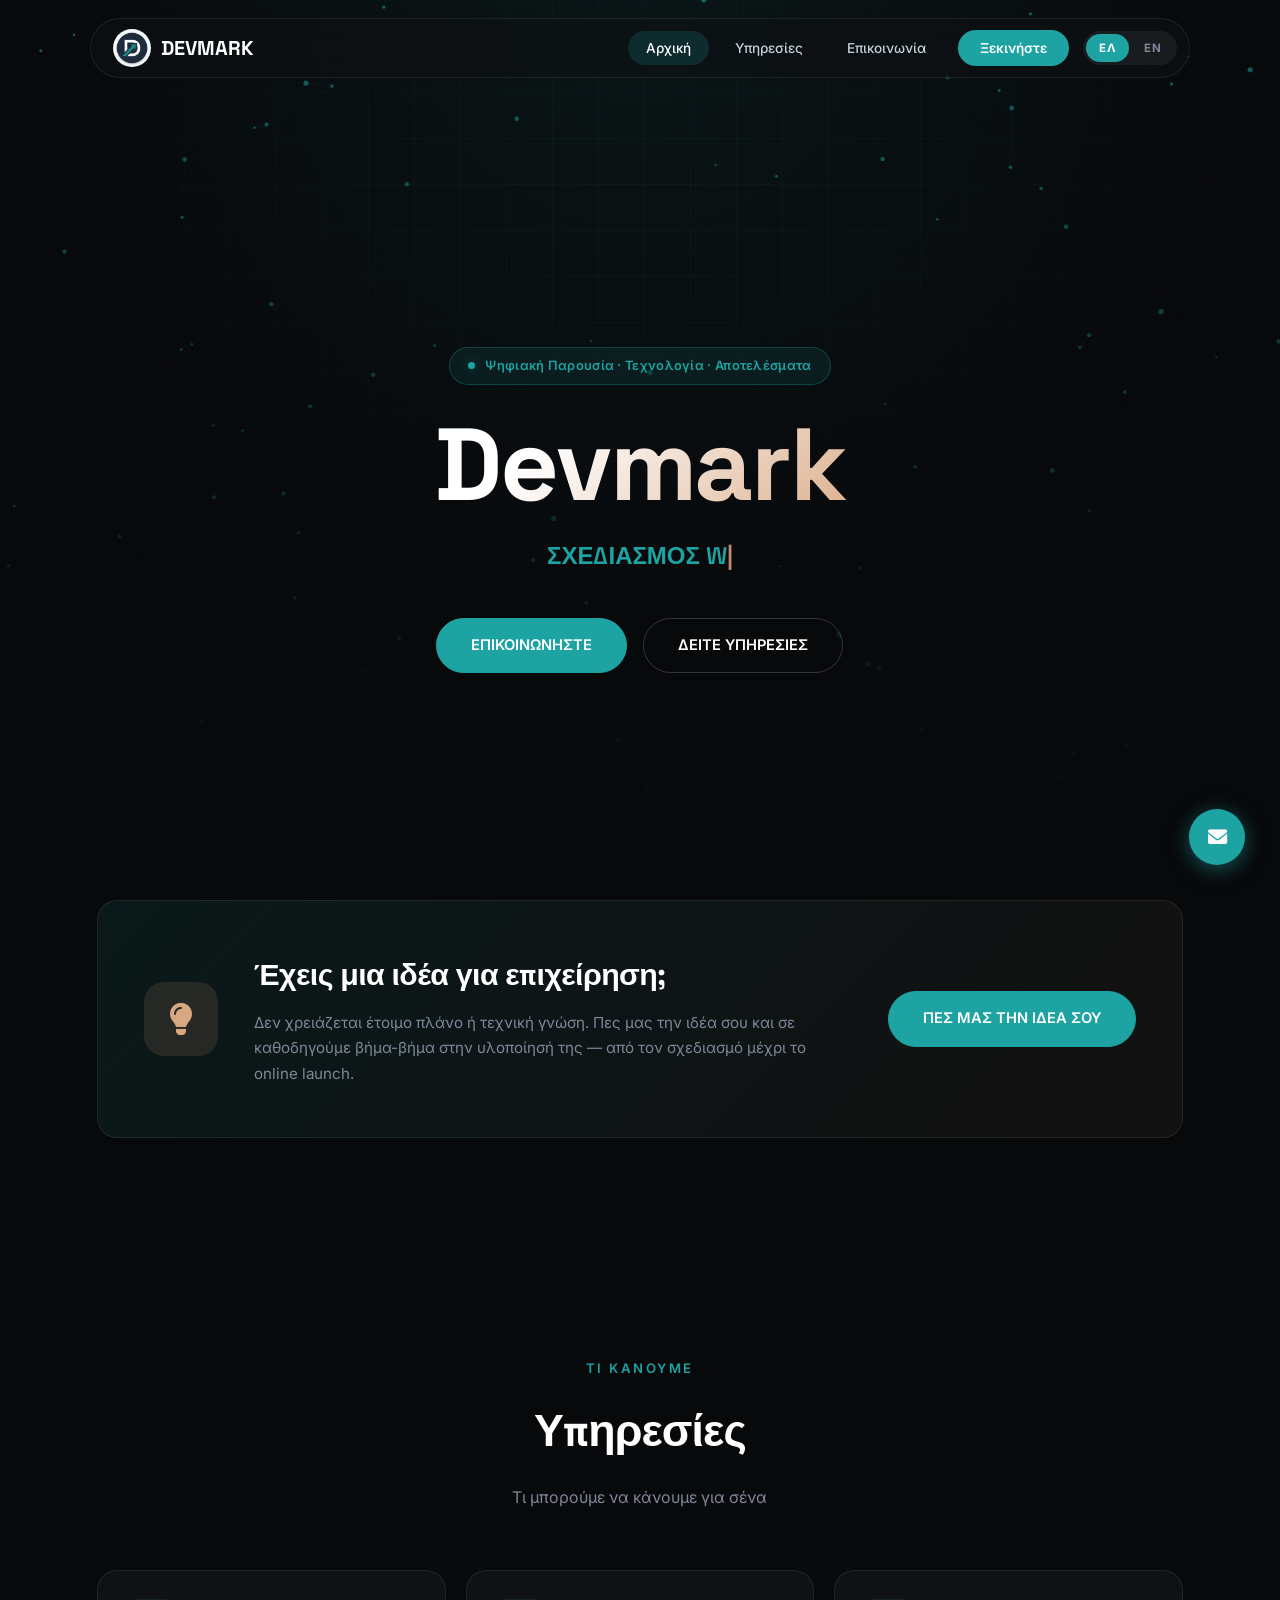
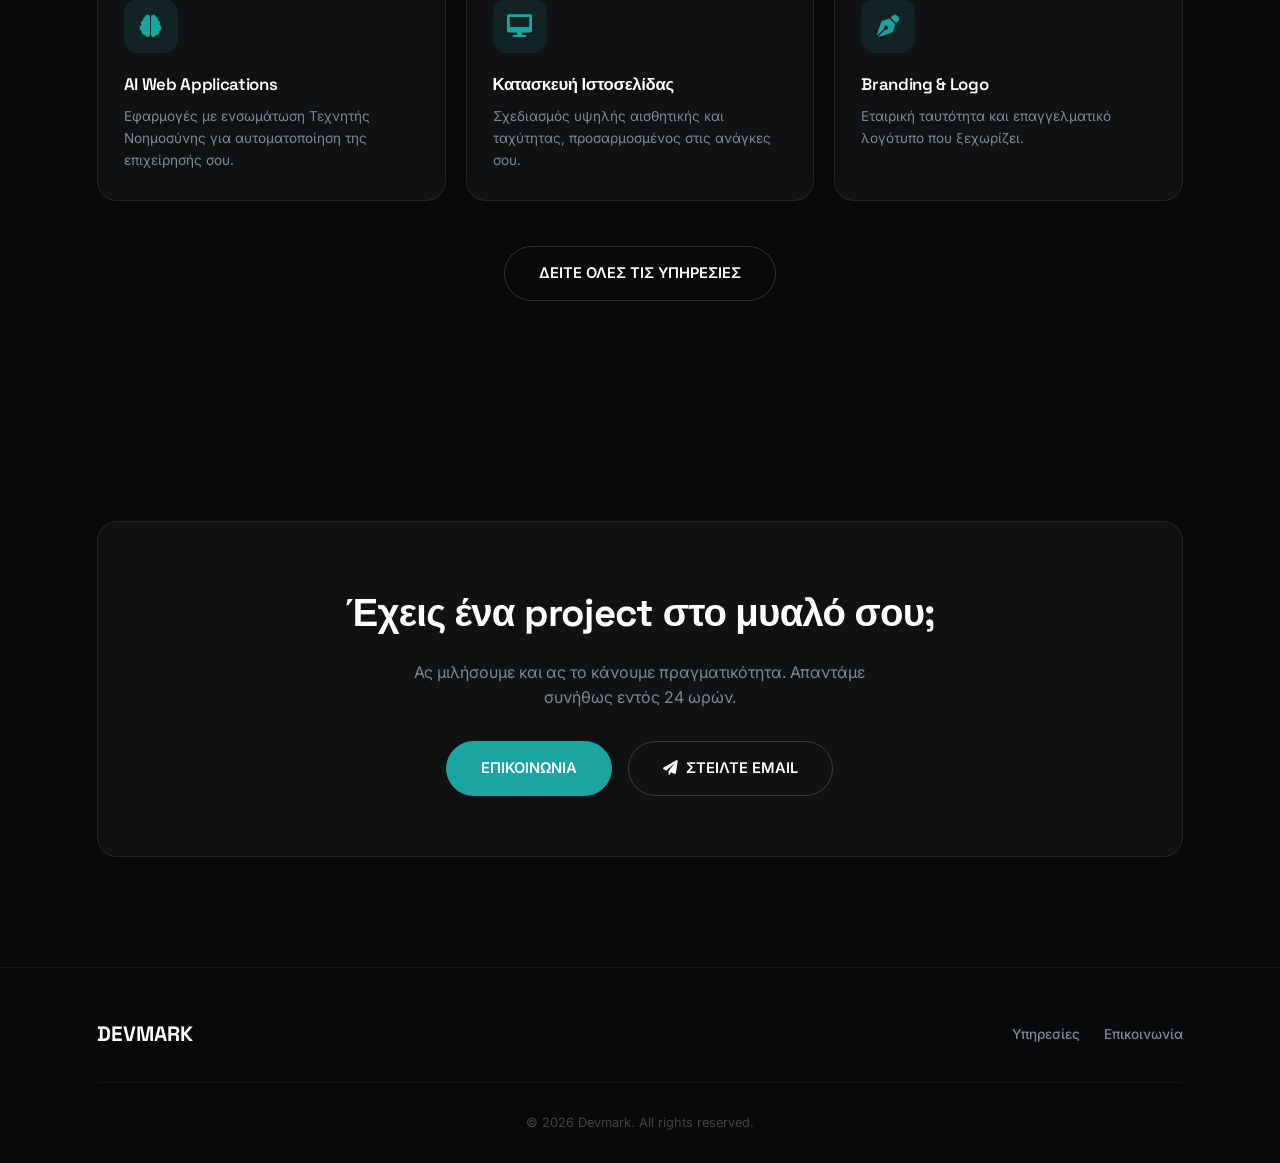
==== commit e618fc45: "Add files via upload redesign" ====
--- a/index.html
+++ b/index.html
@@ -5,6 +5,35 @@
     <meta name="viewport" content="width=device-width, initial-scale=1.0">
     <title>Devmark - AI Web Apps & Custom Design</title>
     <meta name="description" content="Ψηφιακή παρουσία, AI εφαρμογές, κατασκευή ιστοσελίδων & branding. Devmark — τεχνολογία που φέρνει αποτελέσματα.">
+    <link rel="canonical" href="https://devmark.gr/">
+    <link rel="icon" type="image/png" href="devmarklogo.png">
+    <meta property="og:type" content="website">
+    <meta property="og:locale" content="el_GR">
+    <meta property="og:site_name" content="Devmark">
+    <meta property="og:title" content="Devmark - AI Web Apps & Custom Design">
+    <meta property="og:description" content="Ψηφιακή παρουσία, AI εφαρμογές, κατασκευή ιστοσελίδων & branding. Devmark — τεχνολογία που φέρνει αποτελέσματα.">
+    <meta property="og:url" content="https://devmark.gr/">
+    <meta property="og:image" content="https://devmark.gr/devmarklogo.png">
+    <meta name="twitter:card" content="summary_large_image">
+    <meta name="twitter:title" content="Devmark - AI Web Apps & Custom Design">
+    <meta name="twitter:description" content="Ψηφιακή παρουσία, AI εφαρμογές, κατασκευή ιστοσελίδων & branding. Devmark — τεχνολογία που φέρνει αποτελέσματα.">
+    <meta name="twitter:image" content="https://devmark.gr/devmarklogo.png">
+    <script type="application/ld+json">
+    {
+        "@context": "https://schema.org",
+        "@type": "ProfessionalService",
+        "name": "Devmark",
+        "image": "https://devmark.gr/devmarklogo.png",
+        "url": "https://devmark.gr/",
+        "email": "info@devmark.gr",
+        "description": "Ψηφιακή παρουσία, AI εφαρμογές, κατασκευή ιστοσελίδων & branding.",
+        "areaServed": [
+            { "@type": "Country", "name": "Greece" },
+            { "@type": "Place", "name": "Europe" }
+        ],
+        "address": { "@type": "PostalAddress", "addressCountry": "GR" }
+    }
+    </script>
     <link rel="preconnect" href="https://fonts.googleapis.com">
     <link rel="stylesheet" href="https://fonts.googleapis.com/css2?family=Space+Grotesk:wght@500;600;700&family=Inter:wght@400;500;600;700;800&display=swap">
     <link rel="stylesheet" href="https://cdnjs.cloudflare.com/ajax/libs/font-awesome/6.0.0/css/all.min.css">
@@ -40,7 +69,7 @@
                     <li><a href="index.html" class="nav-link" data-el="Αρχική" data-en="Home">Αρχική</a></li>
                     <li><a href="services.html" class="nav-link" data-el="Υπηρεσίες" data-en="Services">Υπηρεσίες</a></li>
                     <li><a href="contact.html" class="nav-link" data-el="Επικοινωνία" data-en="Contact">Επικοινωνία</a></li>
-                    <li><a href="https://mail.google.com/mail/?view=cm&fs=1&to=webdevmarkozanis@gmail.com" target="_blank" class="nav-cta" data-el="Ξεκινήστε" data-en="Get Started">Ξεκινήστε</a></li>
+                    <li><a href="https://mail.google.com/mail/?view=cm&fs=1&to=info@devmark.gr" target="_blank" class="nav-cta" data-el="Ξεκινήστε" data-en="Get Started">Ξεκινήστε</a></li>
                     <li>
                         <div class="lang-switch">
                             <button class="lang-btn" data-lang="el">ΕΛ</button>
@@ -66,6 +95,20 @@
             <div class="hero-actions fade-in-up delay-3">
                 <a href="contact.html" class="btn" data-el="ΕΠΙΚΟΙΝΩΝΗΣΤΕ" data-en="CONTACT US">ΕΠΙΚΟΙΝΩΝΗΣΤΕ</a>
                 <a href="services.html" class="btn btn-outline" data-el="ΔΕΙΤΕ ΥΠΗΡΕΣΙΕΣ" data-en="VIEW SERVICES">ΔΕΙΤΕ ΥΠΗΡΕΣΙΕΣ</a>
+            </div>
+        </div>
+    </section>
+
+    <!-- IDEA CTA -->
+    <section id="idea-cta">
+        <div class="container">
+            <div class="idea-panel fade-in-up">
+                <div class="idea-icon"><i class="fas fa-lightbulb"></i></div>
+                <div class="idea-content">
+                    <h2 data-el="Έχεις μια ιδέα για επιχείρηση;" data-en="Have a business idea?">Έχεις μια ιδέα για επιχείρηση;</h2>
+                    <p data-el="Δεν χρειάζεται έτοιμο πλάνο ή τεχνική γνώση. Πες μας την ιδέα σου και σε καθοδηγούμε βήμα-βήμα στην υλοποίησή της — από τον σχεδιασμό μέχρι το online launch." data-en="You don't need a ready plan or technical knowledge. Tell us your idea and we'll guide you step by step to bring it to life — from design to online launch.">Δεν χρειάζεται έτοιμο πλάνο ή τεχνική γνώση. Πες μας την ιδέα σου και σε καθοδηγούμε βήμα-βήμα στην υλοποίησή της — από τον σχεδιασμό μέχρι το online launch.</p>
+                </div>
+                <a href="contact.html" class="btn" data-el="ΠΕΣ ΜΑΣ ΤΗΝ ΙΔΕΑ ΣΟΥ" data-en="TELL US YOUR IDEA">ΠΕΣ ΜΑΣ ΤΗΝ ΙΔΕΑ ΣΟΥ</a>
             </div>
         </div>
     </section>
@@ -107,7 +150,7 @@
                 <p data-el="Ας μιλήσουμε και ας το κάνουμε πραγματικότητα. Απαντάμε συνήθως εντός 24 ωρών." data-en="Let's talk and make it happen. We usually respond within 24 hours.">Ας μιλήσουμε και ας το κάνουμε πραγματικότητα. Απαντάμε συνήθως εντός 24 ωρών.</p>
                 <div class="cta-actions">
                     <a href="contact.html" class="btn" data-el="ΕΠΙΚΟΙΝΩΝΙΑ" data-en="CONTACT">ΕΠΙΚΟΙΝΩΝΙΑ</a>
-                    <a href="https://mail.google.com/mail/?view=cm&fs=1&to=webdevmarkozanis@gmail.com" target="_blank" class="btn btn-outline">
+                    <a href="https://mail.google.com/mail/?view=cm&fs=1&to=info@devmark.gr" target="_blank" class="btn btn-outline">
                         <i class="fas fa-paper-plane"></i><span data-el="ΣΤΕΙΛΤΕ EMAIL" data-en="SEND EMAIL">ΣΤΕΙΛΤΕ EMAIL</span>
                     </a>
                 </div>
@@ -134,7 +177,7 @@
     </footer>
 
     <!-- FLOATING EMAIL BUTTON -->
-    <a href="https://mail.google.com/mail/?view=cm&fs=1&to=webdevmarkozanis@gmail.com" target="_blank" class="fab-btn" title="Επικοινωνήστε μαζί μας">
+    <a href="https://mail.google.com/mail/?view=cm&fs=1&to=info@devmark.gr" target="_blank" class="fab-btn" title="Επικοινωνήστε μαζί μας">
         <i class="fas fa-envelope"></i>
     </a>
 
--- a/styles.css
+++ b/styles.css
@@ -442,6 +442,33 @@
 .preview-card p { font-size: 0.85rem; color: var(--muted); margin: 0; }
 .preview-cta { text-align: center; }
 
+/* IDEA CTA (home page) */
+#idea-cta { padding: 0 0 110px; position: relative; }
+.idea-panel {
+    display: flex;
+    align-items: center;
+    gap: 36px;
+    background: linear-gradient(135deg, rgba(30,163,163,0.1), rgba(196,140,106,0.06));
+    border: 1px solid var(--card-border);
+    border-radius: var(--radius);
+    padding: 50px 46px;
+}
+.idea-icon {
+    width: 74px; height: 74px;
+    border-radius: 20px;
+    background: rgba(196,140,106,0.15);
+    color: var(--copper-light);
+    display: flex;
+    align-items: center;
+    justify-content: center;
+    font-size: 2rem;
+    flex-shrink: 0;
+}
+.idea-content { flex: 1; }
+.idea-content h2 { font-size: clamp(1.4rem, 3vw, 1.9rem); margin-bottom: 10px; }
+.idea-content p { color: var(--muted); margin: 0; font-size: 0.95rem; line-height: 1.7; }
+.idea-panel .btn { flex-shrink: 0; white-space: nowrap; }
+
 /* CTA BANNER (home page) */
 .cta-panel {
     background: var(--card-bg);
@@ -720,6 +747,10 @@
     .page-hero { padding: 130px 0 30px; }
 
     #services, #contact, #services-preview, #cta-banner { padding: 70px 0; }
+    #idea-cta { padding: 0 0 70px; }
+
+    .idea-panel { flex-direction: column; text-align: center; padding: 36px 26px; }
+    .idea-panel .btn { width: 100%; justify-content: center; }
 
     .cta-panel { padding: 36px 22px; }
     .cta-actions { flex-direction: column; align-items: stretch; }
